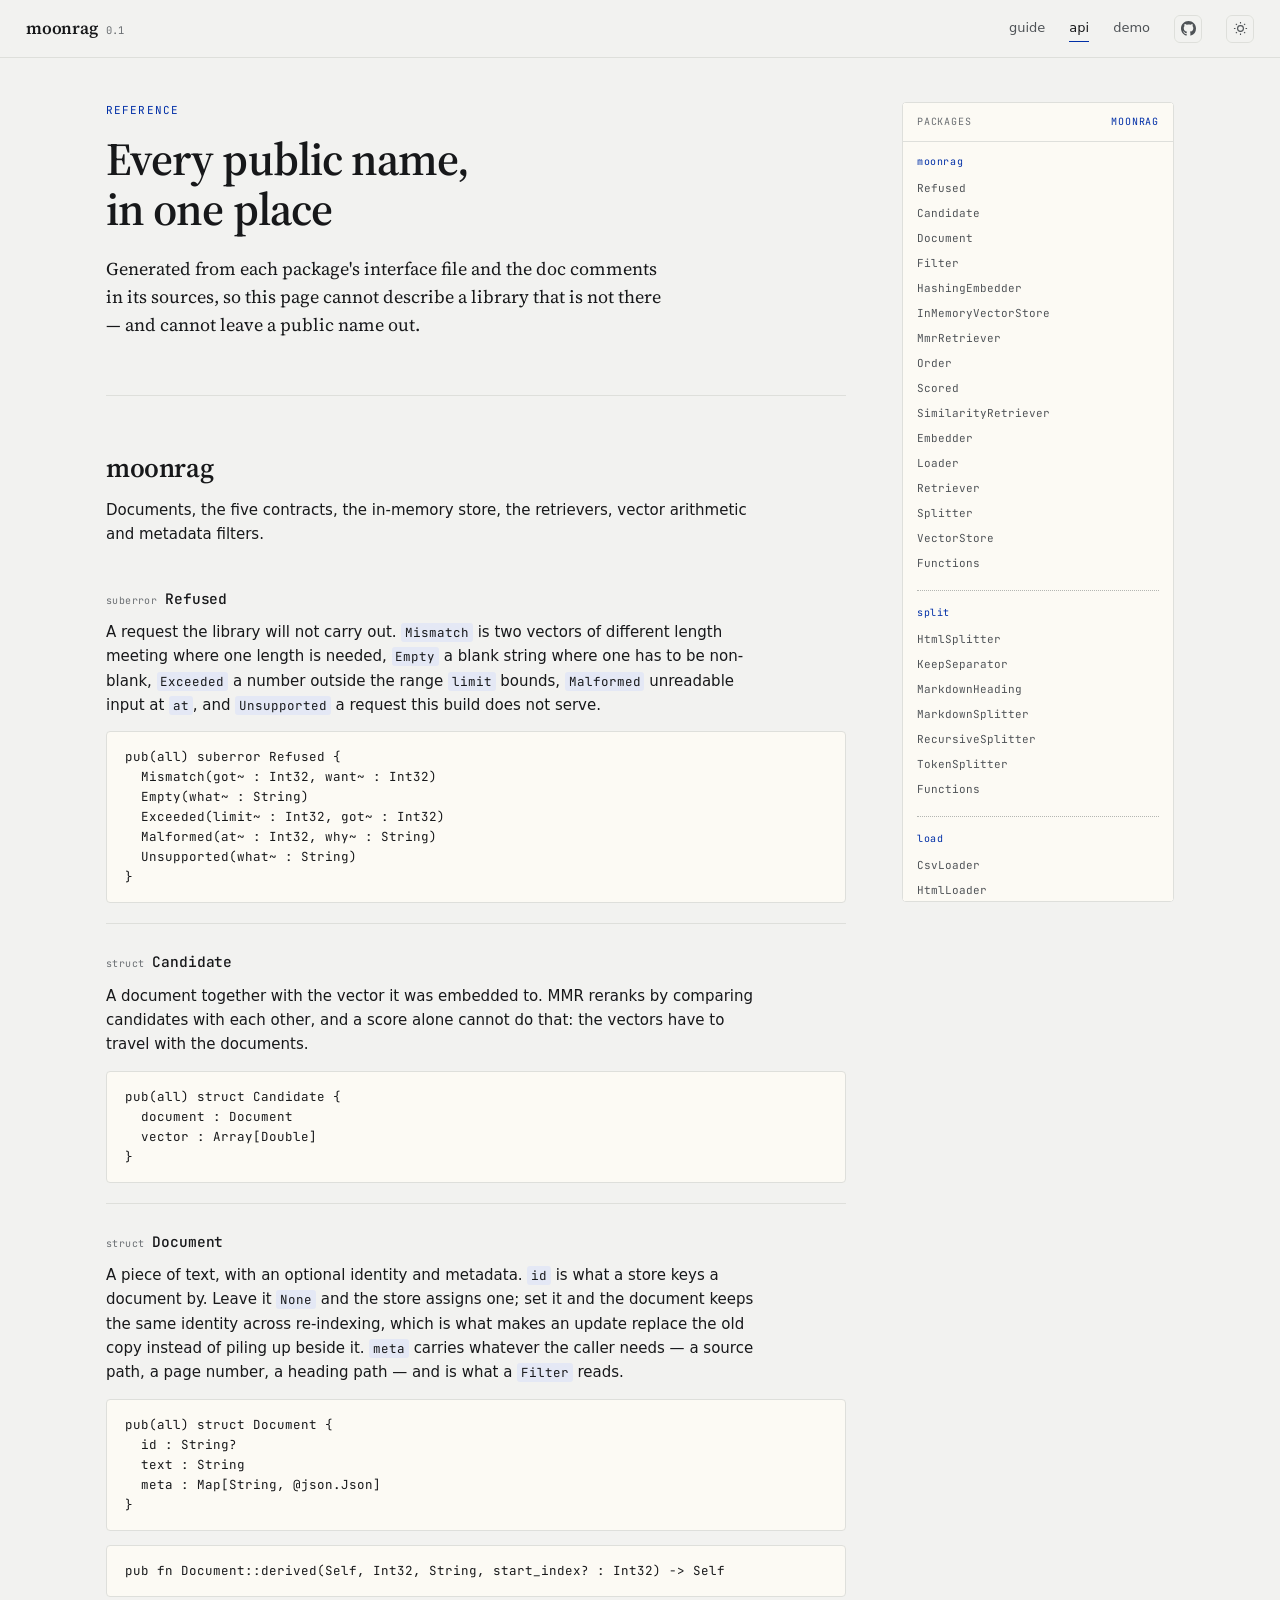
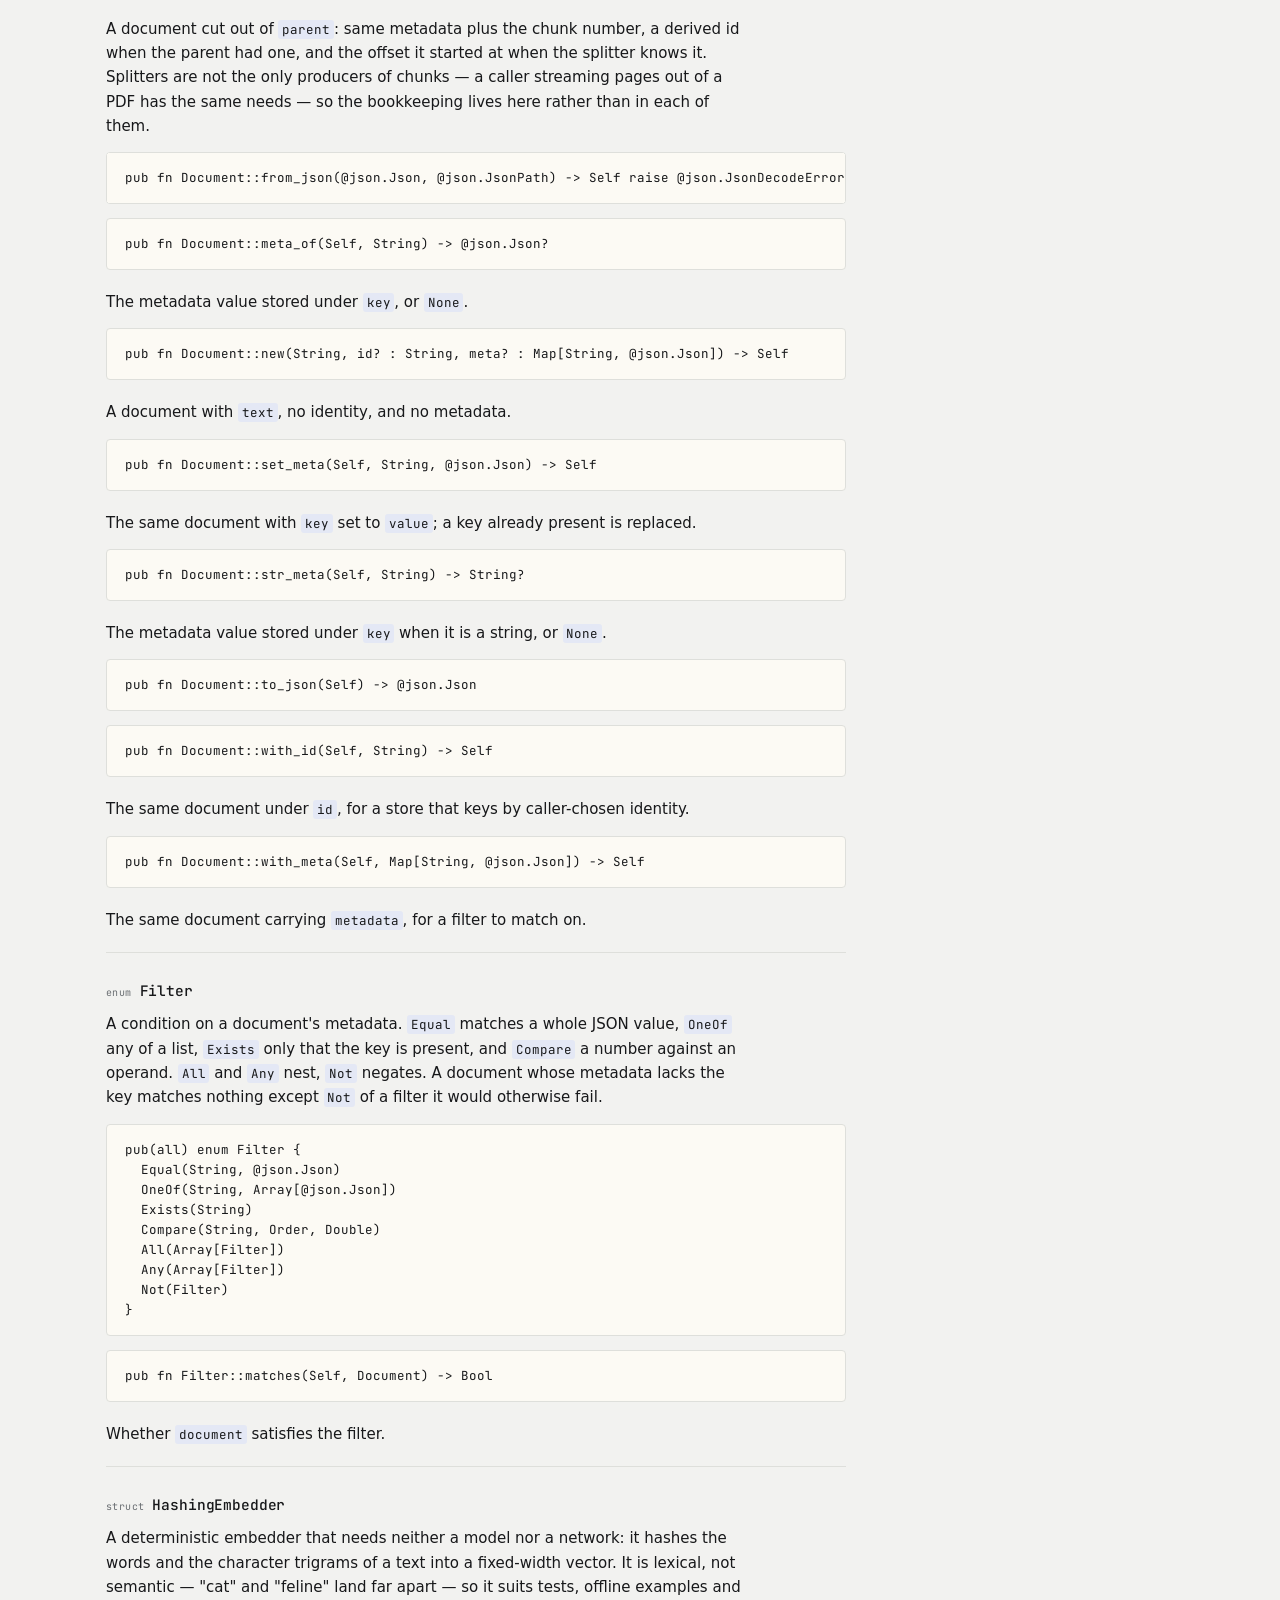
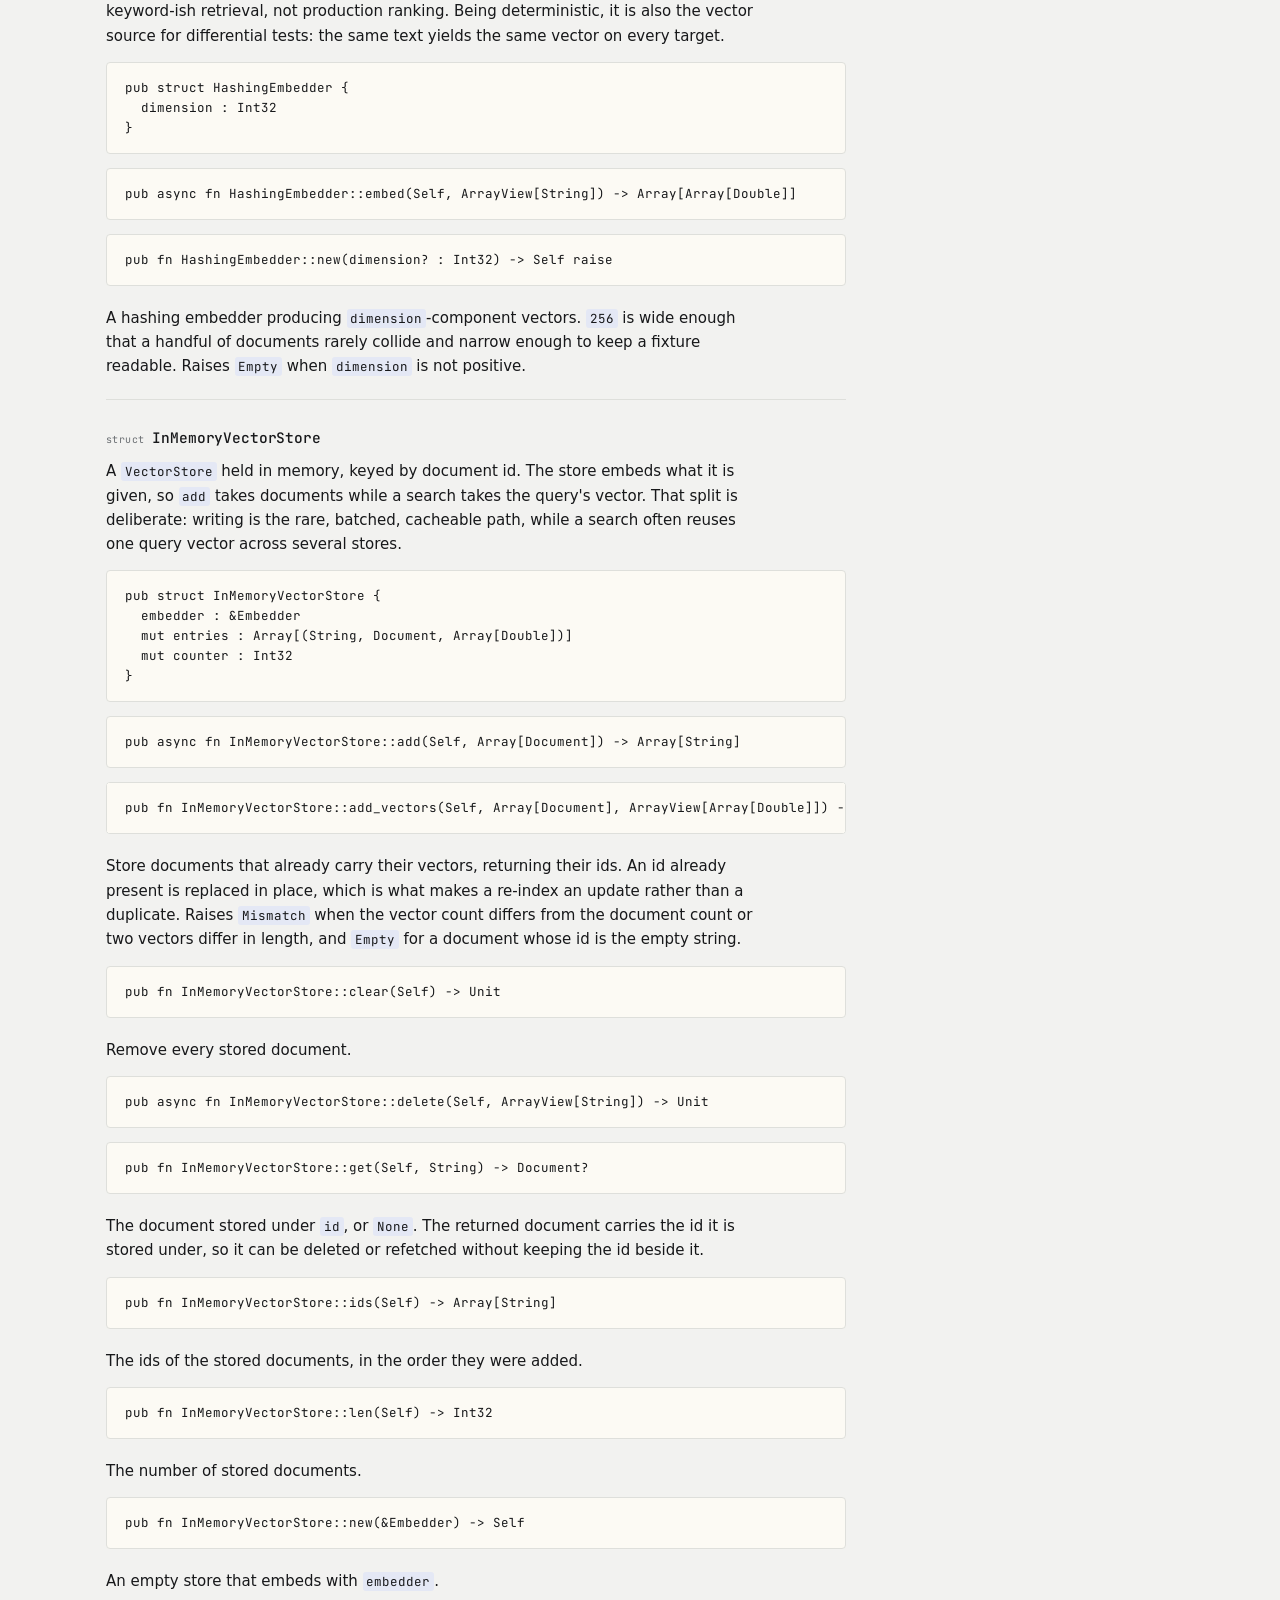
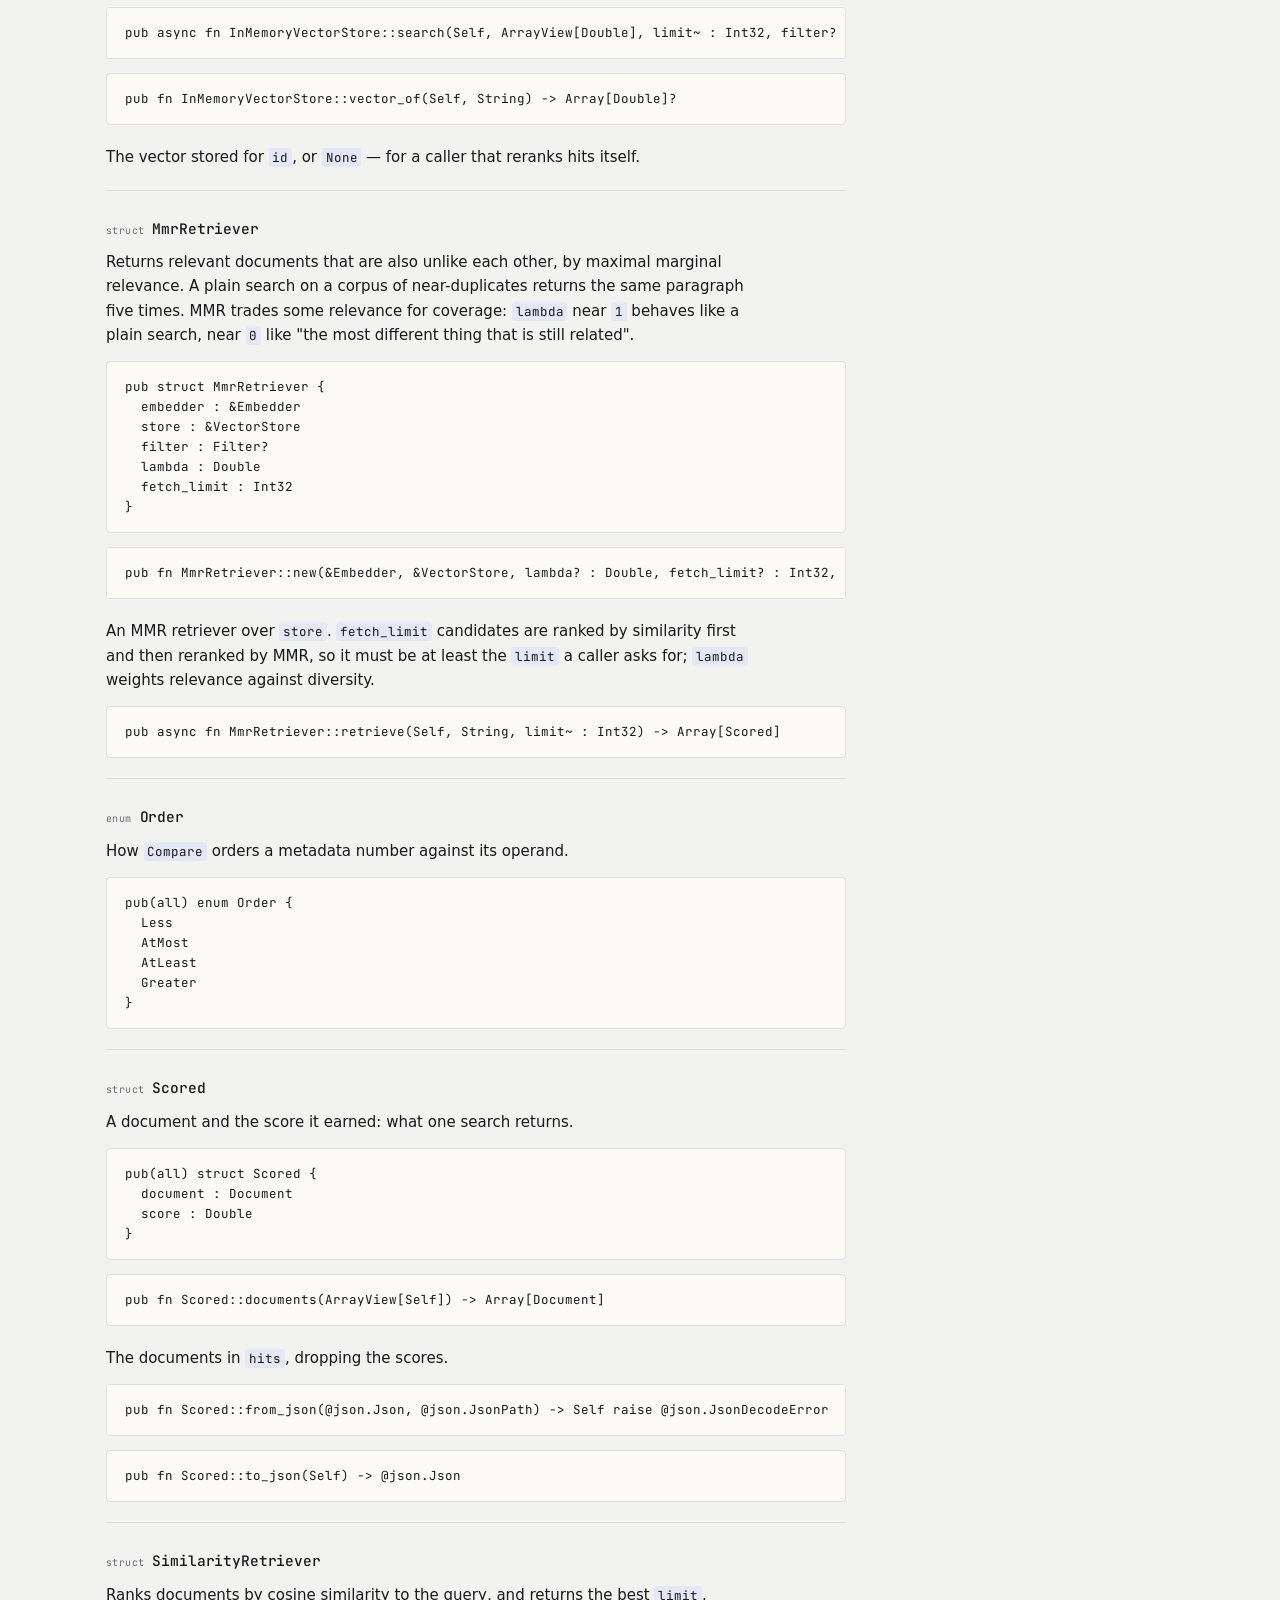
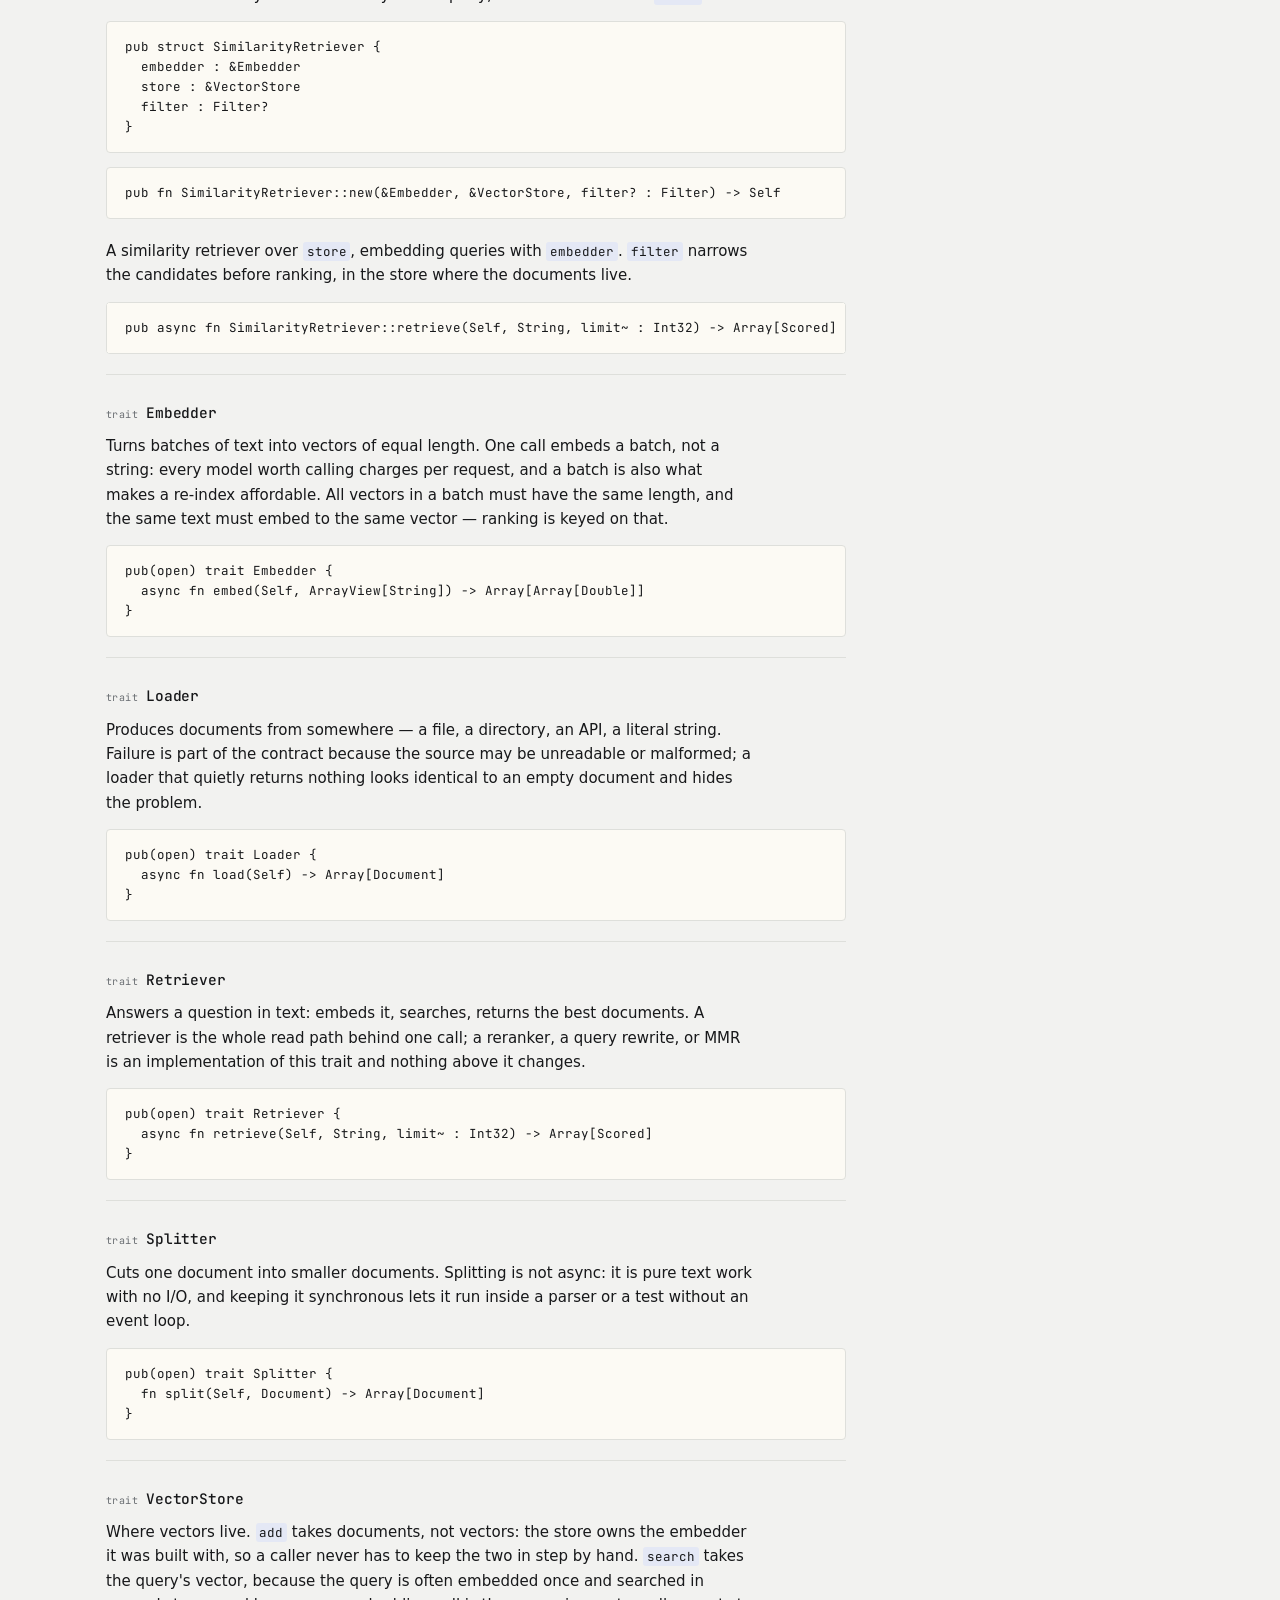
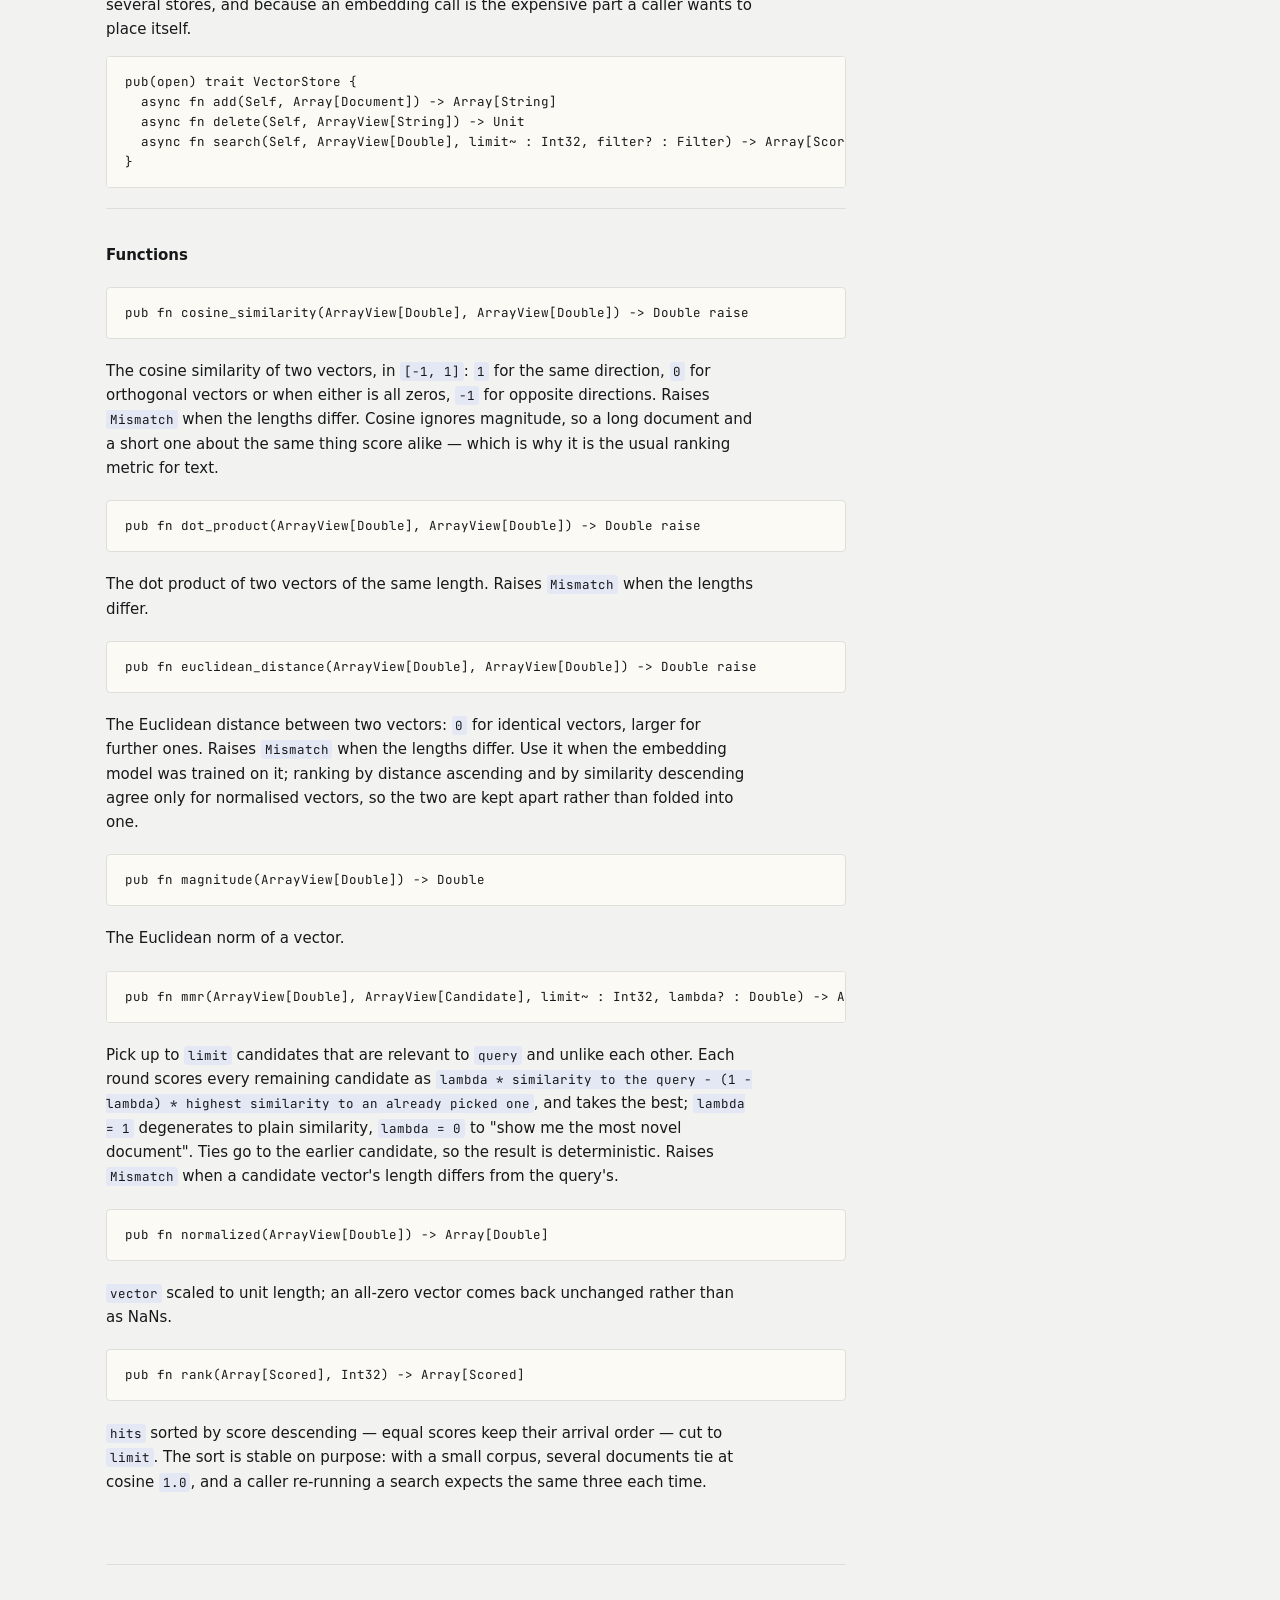
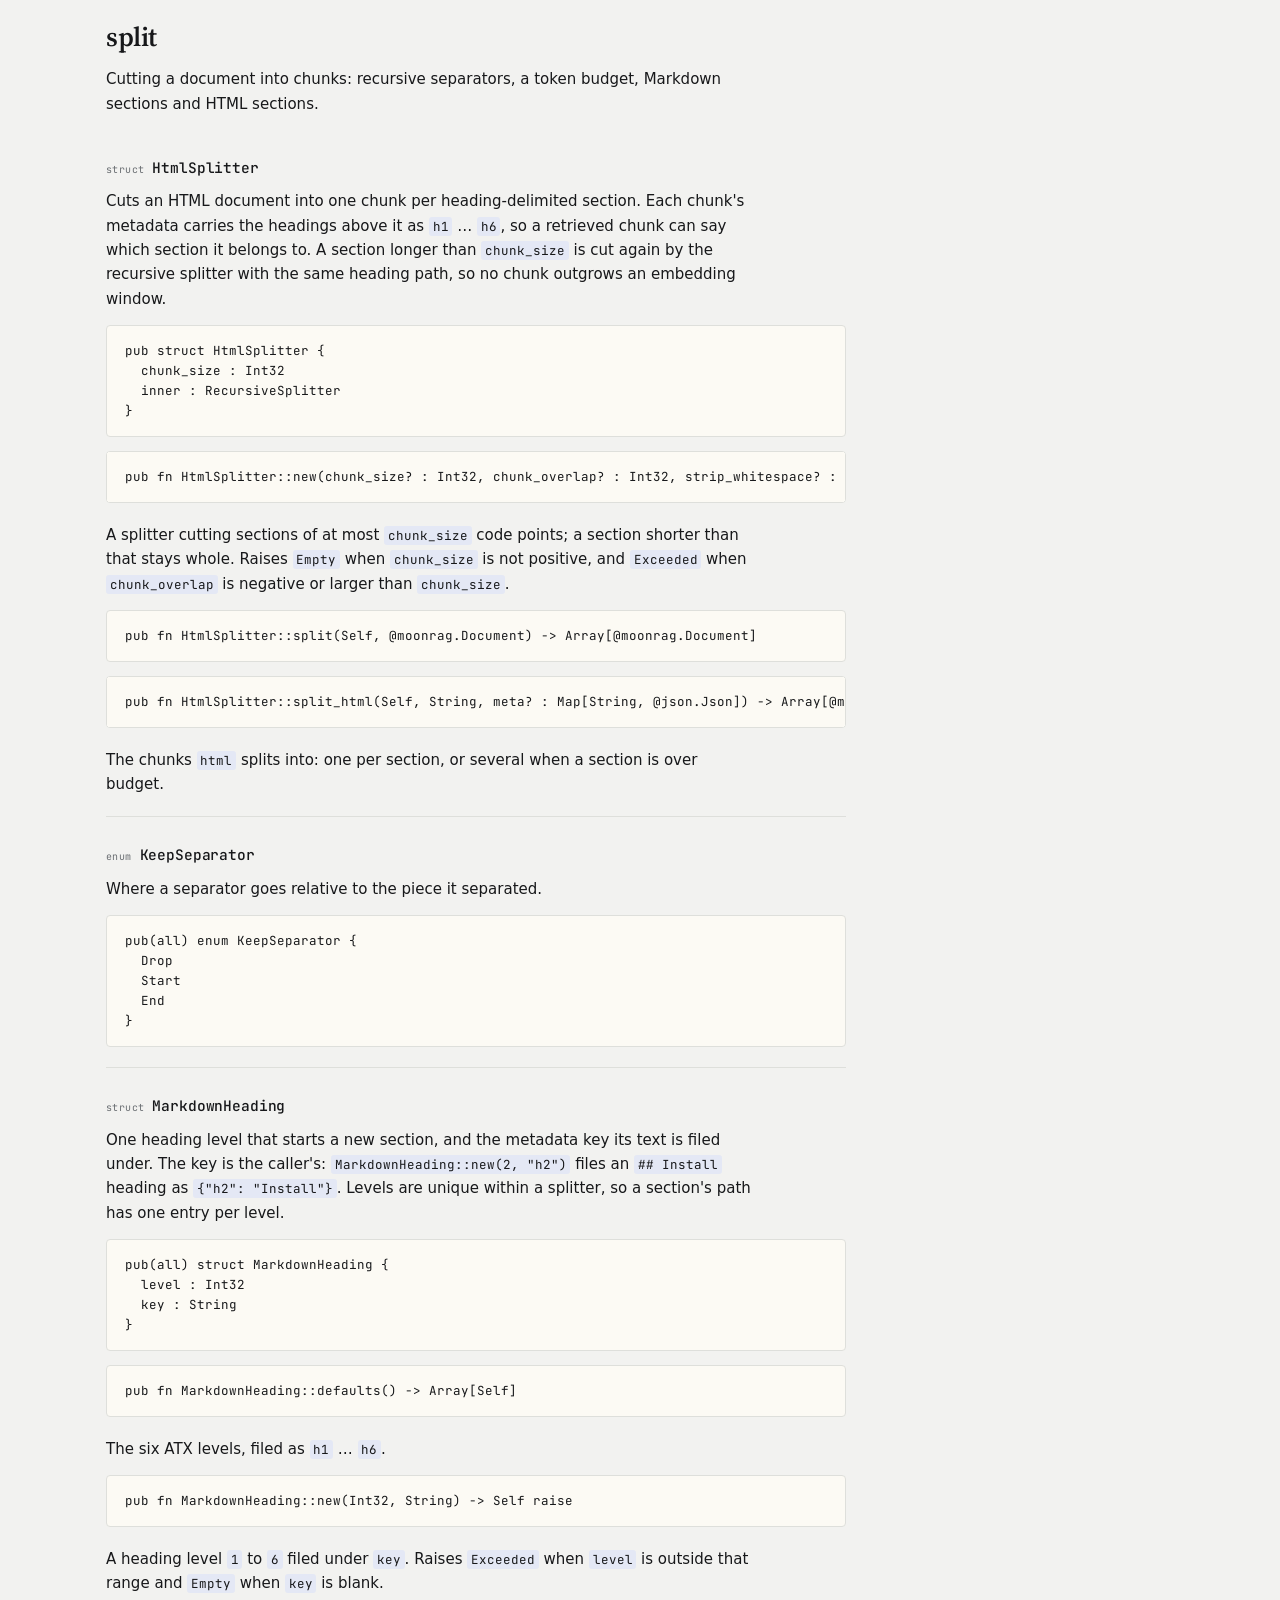
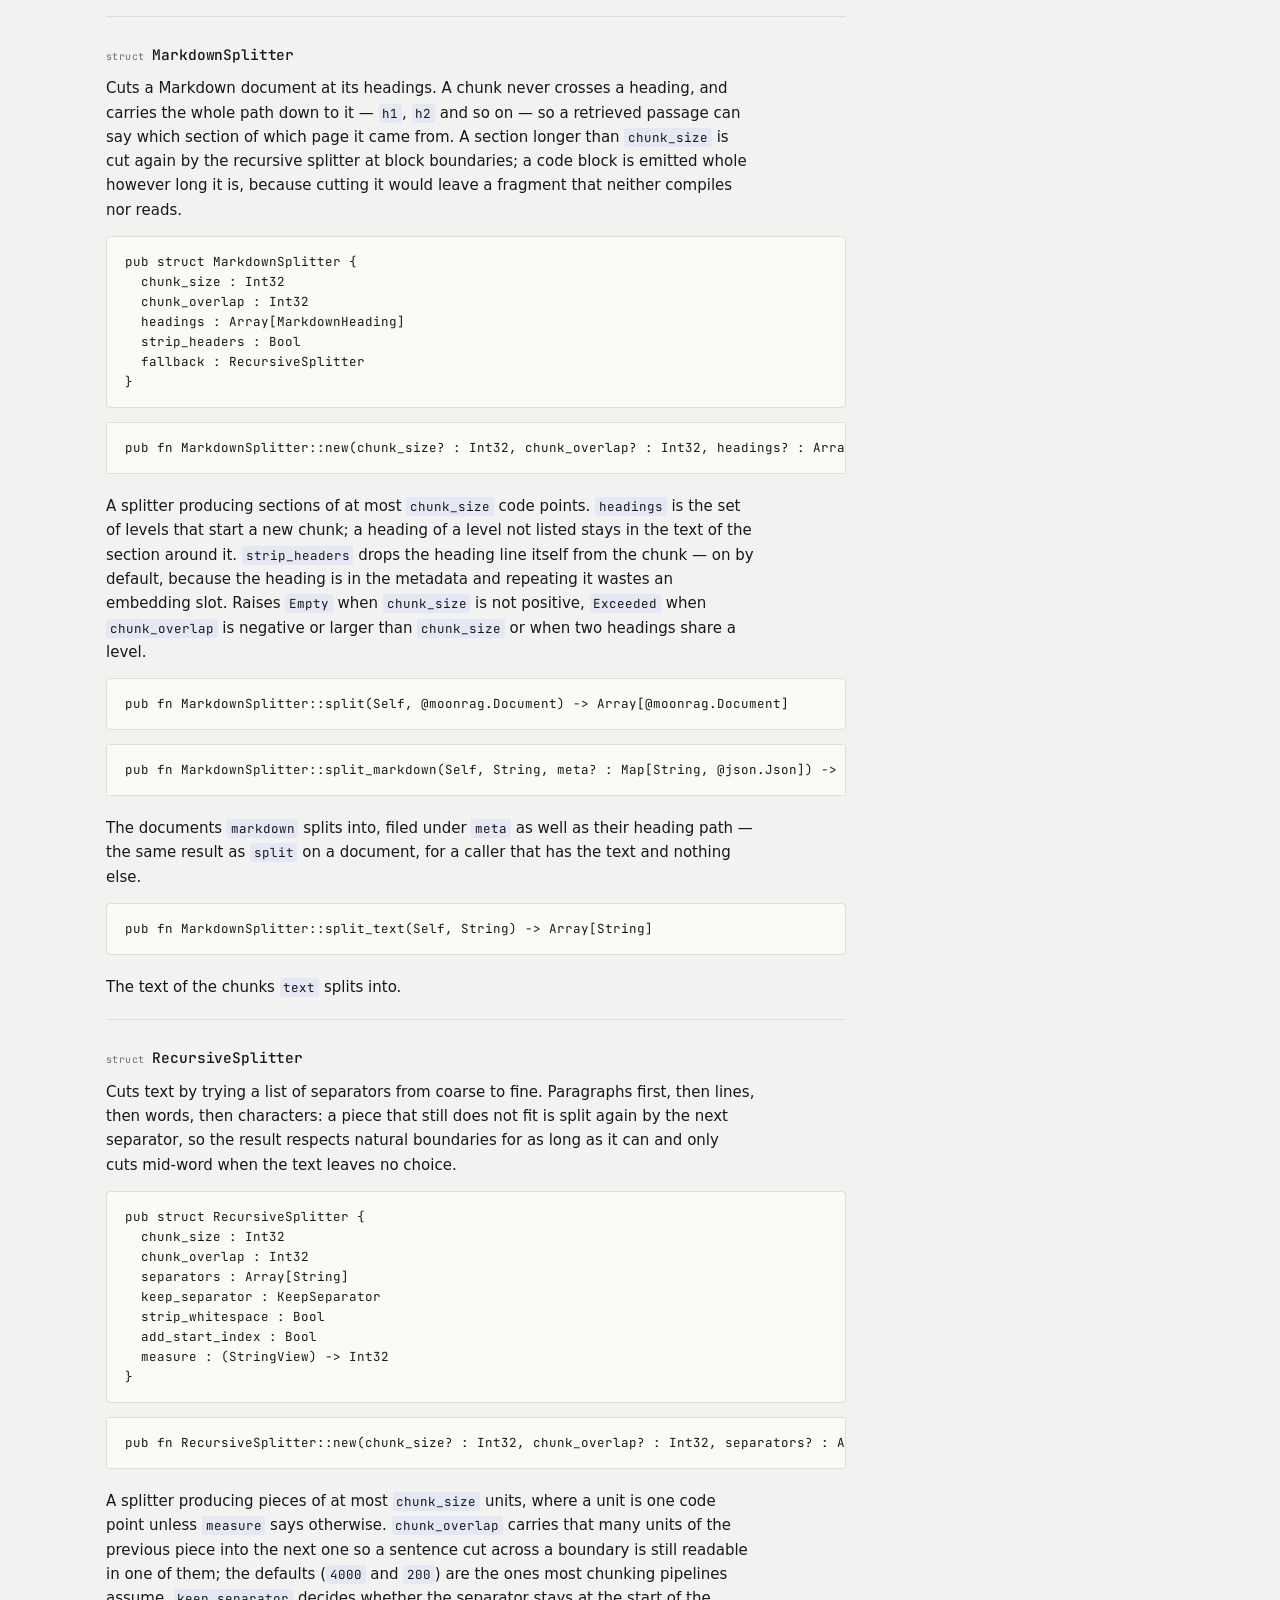
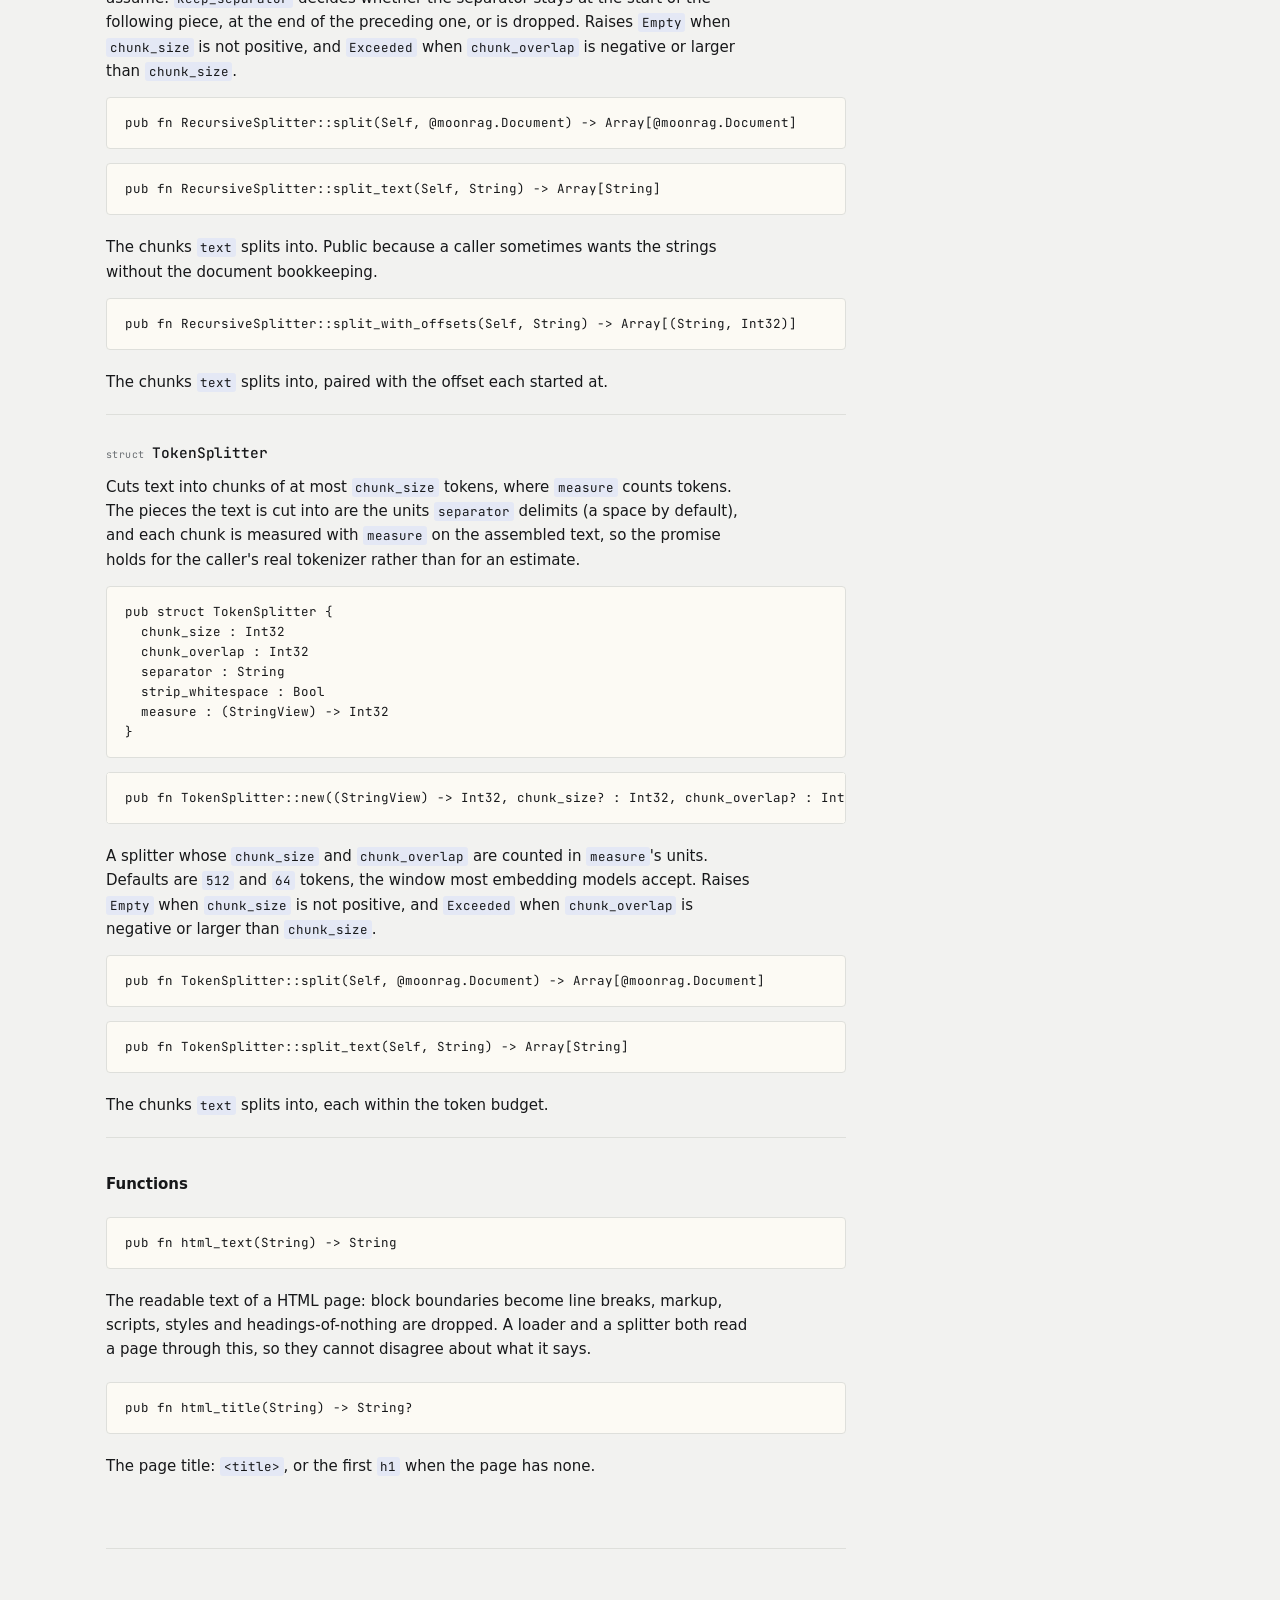
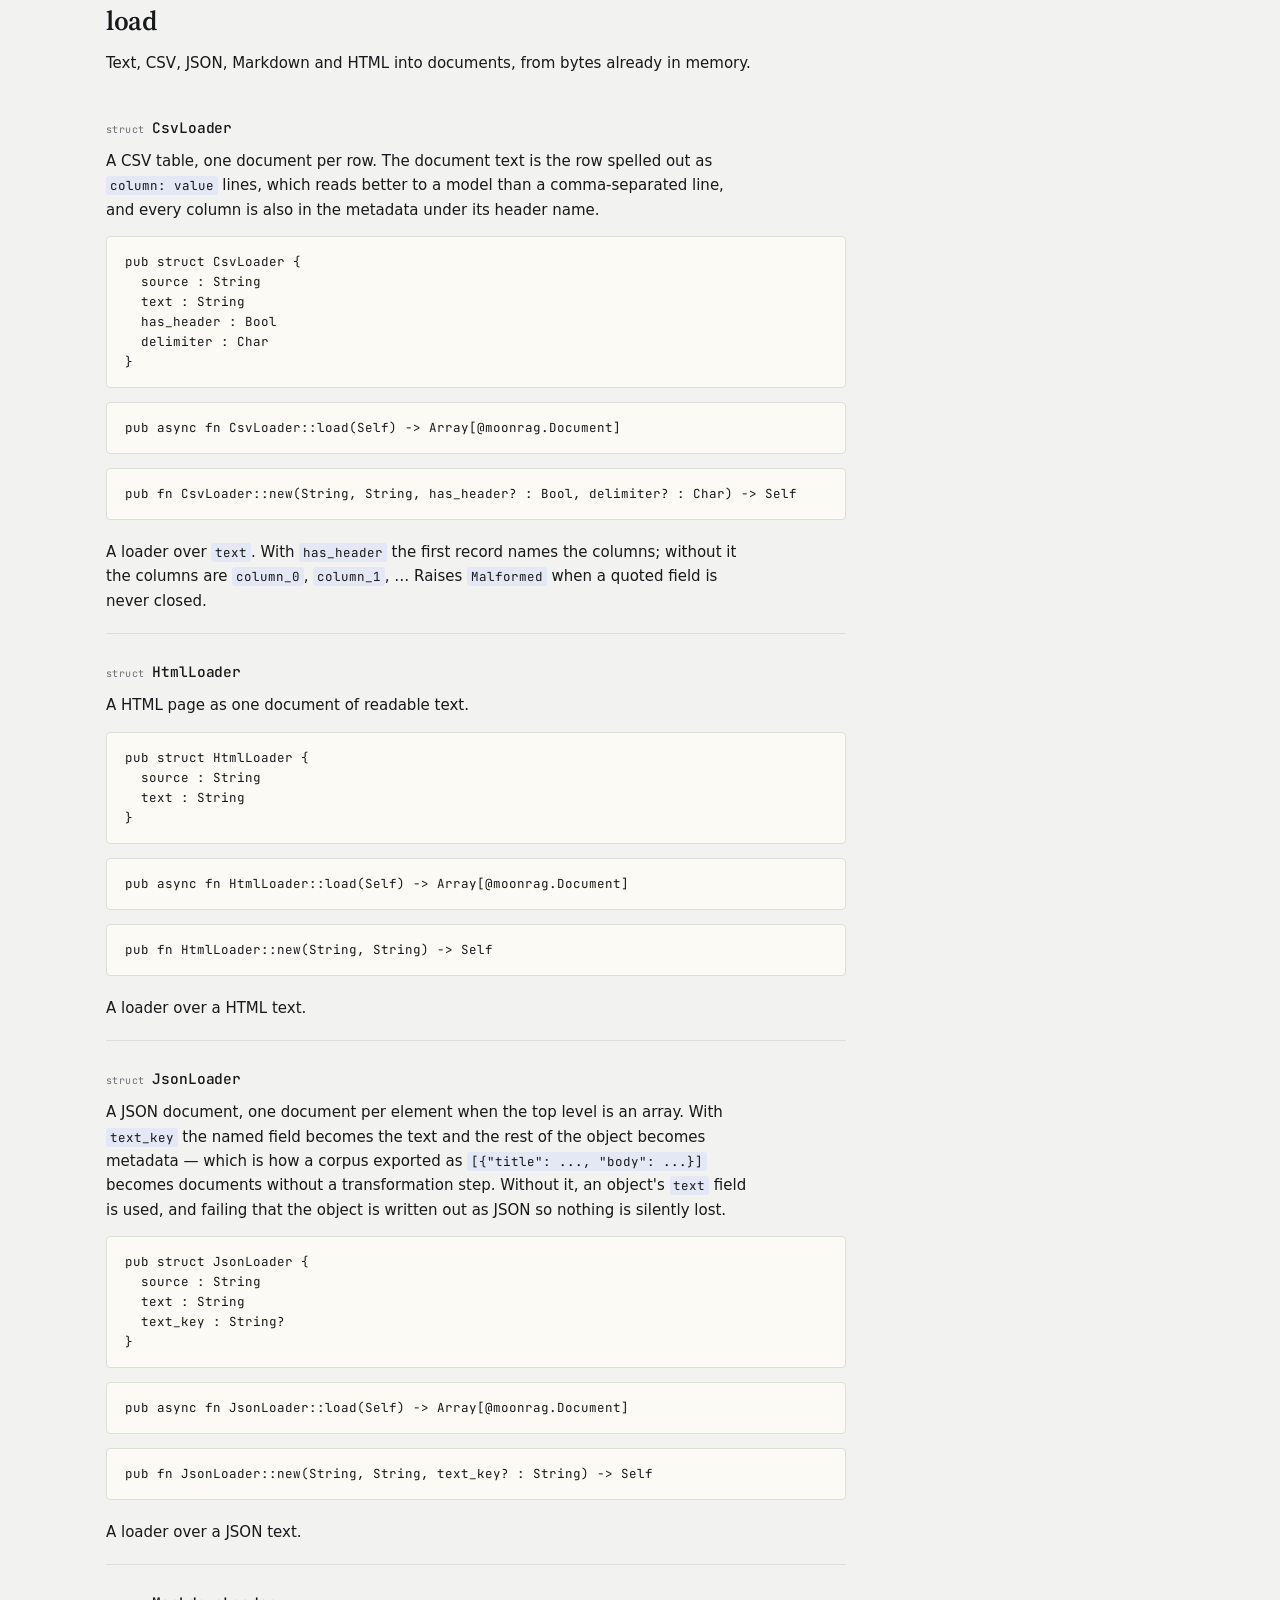
==== docs/api.html @ 172d5de1 "leo(chroma): add the Chroma vector store, its standard cases and CI. Signed-off-by: Leo Cheng (heke1" ====
<!doctype html>
<html lang="en" data-theme="light">
  <head>
    <meta charset="utf-8" />
    <meta name="viewport" content="width=device-width, initial-scale=1" />
    <title>moonrag — API reference</title>
    <meta
      name="description"
      content="Every public type, function, method and value of moonbitstack/moonrag, generated from the package interfaces and the doc comments in the sources."
    />
    <meta property="og:type" content="website" />
    <meta property="og:title" content="moonrag — API reference" />
    <meta property="og:description" content="Every public type, function, method and value of moonbitstack/moonrag, generated from the package interfaces and the doc comments in the sources." />
    <meta property="og:url" content="https://moonbitstack.github.io/moonrag/api.html" />
    <meta name="theme-color" content="#f2f2f0" media="(prefers-color-scheme: light)" />
    <meta name="theme-color" content="#0b1733" media="(prefers-color-scheme: dark)" />
    <link rel="icon" href="favicon.svg" type="image/svg+xml" />
    <link rel="canonical" href="https://moonbitstack.github.io/moonrag/api.html" />
    <link rel="preconnect" href="https://fonts.googleapis.com" />
    <link rel="preconnect" href="https://fonts.gstatic.com" crossorigin />
    <link
      href="https://fonts.googleapis.com/css2?family=Source+Serif+4:opsz,wght@8..60,400;8..60,600&family=JetBrains+Mono:wght@400;500&display=swap"
      rel="stylesheet"
    />
    <link rel="stylesheet" href="site.css" />
  </head>
  <body>
    <header>
      <a class="wordmark" href="./">moonrag <span>0.1</span></a>
      <nav>
        <a href="./guide.html">guide</a>
        <a href="./api.html" aria-current="page">api</a>
        <a href="./demo.html">demo</a>
        <a class="icon" href="https://github.com/moonbitstack/moonrag" aria-label="Source on GitHub">
          <svg viewBox="0 0 16 16" aria-hidden="true" fill="currentColor">
            <path
              d="M8 0C3.58 0 0 3.58 0 8c0 3.54 2.29 6.53 5.47 7.59.4.07.55-.17.55-.38 0-.19-.01-.82-.01-1.49-2.01.37-2.53-.49-2.69-.94-.09-.23-.48-.94-.82-1.13-.28-.15-.68-.52-.01-.53.63-.01 1.08.58 1.23.82.72 1.21 1.87.87 2.33.66.07-.52.28-.87.51-1.07-1.78-.2-3.64-.89-3.64-3.95 0-.87.31-1.59.82-2.15-.08-.2-.36-1.02.08-2.12 0 0 .67-.21 2.2.82a7.4 7.4 0 0 1 2-.27c.68 0 1.36.09 2 .27 1.53-1.04 2.2-.82 2.2-.82.44 1.1.16 1.92.08 2.12.51.56.82 1.27.82 2.15 0 3.07-1.87 3.75-3.65 3.95.29.25.54.73.54 1.48 0 1.07-.01 1.93-.01 2.2 0 .21.15.46.55.38A8.01 8.01 0 0 0 16 8c0-4.42-3.58-8-8-8Z"
            />
          </svg>
        </a>
        <button class="icon" data-theme-toggle aria-label="Switch theme" type="button">
          <svg class="sun" viewBox="0 0 16 16" aria-hidden="true" fill="none" stroke="currentColor" stroke-width="1.2">
            <circle cx="8" cy="8" r="3.1" />
            <path d="M8 1v1.6M8 13.4V15M1 8h1.6M13.4 8H15M3.05 3.05l1.13 1.13M11.82 11.82l1.13 1.13M12.95 3.05l-1.13 1.13M4.18 11.82l-1.13 1.13" />
          </svg>
          <svg class="moon" viewBox="0 0 16 16" aria-hidden="true" fill="none" stroke="currentColor" stroke-width="1.2">
            <path d="M13.5 9.6A6 6 0 0 1 6.4 2.5a6 6 0 1 0 7.1 7.1Z" />
          </svg>
        </button>
      </nav>
    </header>

    <div class="shell">
      <main>
        <div class="content">
          <section>
            <p class="eyebrow">reference</p>
            <h1>Every public name, in one place</h1>
            <p class="lead">
              Generated from each package's interface file and the doc comments in its sources, so
              this page cannot describe a library that is not there — and cannot leave a public name
              out.
            </p>
          </section>
          <section id="moonrag-top"><h2>moonrag</h2><p>Documents, the five contracts, the in-memory store, the retrievers, vector arithmetic and metadata filters.</p>
<article class="api" id="moonrag-refused"><h3><span class="kind">suberror</span>Refused</h3>
<p>A request the library will not carry out.  <code>Mismatch</code> is two vectors of different length meeting where one length is needed, <code>Empty</code> a blank string where one has to be non-blank, <code>Exceeded</code> a number outside the range <code>limit</code> bounds, <code>Malformed</code> unreadable input at <code>at</code>, and <code>Unsupported</code> a request this build does not serve.</p>
<pre class="sig scroll"><code>pub(all) suberror Refused {
  Mismatch(got~ : Int32, want~ : Int32)
  Empty(what~ : String)
  Exceeded(limit~ : Int32, got~ : Int32)
  Malformed(at~ : Int32, why~ : String)
  Unsupported(what~ : String)
}</code></pre>
</article>
<article class="api" id="moonrag-candidate"><h3><span class="kind">struct</span>Candidate</h3>
<p>A document together with the vector it was embedded to.  MMR reranks by comparing candidates with each other, and a score alone cannot do that: the vectors have to travel with the documents.</p>
<pre class="sig scroll"><code>pub(all) struct Candidate {
  document : Document
  vector : Array[Double]
}</code></pre>
</article>
<article class="api" id="moonrag-document"><h3><span class="kind">struct</span>Document</h3>
<p>A piece of text, with an optional identity and metadata.  <code>id</code> is what a store keys a document by. Leave it <code>None</code> and the store assigns one; set it and the document keeps the same identity across re-indexing, which is what makes an update replace the old copy instead of piling up beside it. <code>meta</code> carries whatever the caller needs — a source path, a page number, a heading path — and is what a <code>Filter</code> reads.</p>
<pre class="sig scroll"><code>pub(all) struct Document {
  id : String?
  text : String
  meta : Map[String, @json.Json]
}</code></pre>
<div class="member" id="moonrag-document-derived"><pre class="sig scroll"><code>pub fn Document::derived(Self, Int32, String, start_index? : Int32) -&gt; Self</code></pre><p>A document cut out of <code>parent</code>: same metadata plus the chunk number, a derived id when the parent had one, and the offset it started at when the splitter knows it.  Splitters are not the only producers of chunks — a caller streaming pages out of a PDF has the same needs — so the bookkeeping lives here rather than in each of them.</p></div>
<div class="member" id="moonrag-document-from_json"><pre class="sig scroll"><code>pub fn Document::from_json(@json.Json, @json.JsonPath) -&gt; Self raise @json.JsonDecodeError</code></pre></div>
<div class="member" id="moonrag-document-meta_of"><pre class="sig scroll"><code>pub fn Document::meta_of(Self, String) -&gt; @json.Json?</code></pre><p>The metadata value stored under <code>key</code>, or <code>None</code>.</p></div>
<div class="member" id="moonrag-document-new"><pre class="sig scroll"><code>pub fn Document::new(String, id? : String, meta? : Map[String, @json.Json]) -&gt; Self</code></pre><p>A document with <code>text</code>, no identity, and no metadata.</p></div>
<div class="member" id="moonrag-document-set_meta"><pre class="sig scroll"><code>pub fn Document::set_meta(Self, String, @json.Json) -&gt; Self</code></pre><p>The same document with <code>key</code> set to <code>value</code>; a key already present is replaced.</p></div>
<div class="member" id="moonrag-document-str_meta"><pre class="sig scroll"><code>pub fn Document::str_meta(Self, String) -&gt; String?</code></pre><p>The metadata value stored under <code>key</code> when it is a string, or <code>None</code>.</p></div>
<div class="member" id="moonrag-document-to_json"><pre class="sig scroll"><code>pub fn Document::to_json(Self) -&gt; @json.Json</code></pre></div>
<div class="member" id="moonrag-document-with_id"><pre class="sig scroll"><code>pub fn Document::with_id(Self, String) -&gt; Self</code></pre><p>The same document under <code>id</code>, for a store that keys by caller-chosen identity.</p></div>
<div class="member" id="moonrag-document-with_meta"><pre class="sig scroll"><code>pub fn Document::with_meta(Self, Map[String, @json.Json]) -&gt; Self</code></pre><p>The same document carrying <code>metadata</code>, for a filter to match on.</p></div>
</article>
<article class="api" id="moonrag-filter"><h3><span class="kind">enum</span>Filter</h3>
<p>A condition on a document&#x27;s metadata.  <code>Equal</code> matches a whole JSON value, <code>OneOf</code> any of a list, <code>Exists</code> only that the key is present, and <code>Compare</code> a number against an operand. <code>All</code> and <code>Any</code> nest, <code>Not</code> negates. A document whose metadata lacks the key matches nothing except <code>Not</code> of a filter it would otherwise fail.</p>
<pre class="sig scroll"><code>pub(all) enum Filter {
  Equal(String, @json.Json)
  OneOf(String, Array[@json.Json])
  Exists(String)
  Compare(String, Order, Double)
  All(Array[Filter])
  Any(Array[Filter])
  Not(Filter)
}</code></pre>
<div class="member" id="moonrag-filter-matches"><pre class="sig scroll"><code>pub fn Filter::matches(Self, Document) -&gt; Bool</code></pre><p>Whether <code>document</code> satisfies the filter.</p></div>
</article>
<article class="api" id="moonrag-hashingembedder"><h3><span class="kind">struct</span>HashingEmbedder</h3>
<p>A deterministic embedder that needs neither a model nor a network: it hashes the words and the character trigrams of a text into a fixed-width vector.  It is lexical, not semantic — &quot;cat&quot; and &quot;feline&quot; land far apart — so it suits tests, offline examples and keyword-ish retrieval, not production ranking. Being deterministic, it is also the vector source for differential tests: the same text yields the same vector on every target.</p>
<pre class="sig scroll"><code>pub struct HashingEmbedder {
  dimension : Int32
}</code></pre>
<div class="member" id="moonrag-hashingembedder-embed"><pre class="sig scroll"><code>pub async fn HashingEmbedder::embed(Self, ArrayView[String]) -&gt; Array[Array[Double]]</code></pre></div>
<div class="member" id="moonrag-hashingembedder-new"><pre class="sig scroll"><code>pub fn HashingEmbedder::new(dimension? : Int32) -&gt; Self raise</code></pre><p>A hashing embedder producing <code>dimension</code>-component vectors. <code>256</code> is wide enough that a handful of documents rarely collide and narrow enough to keep a fixture readable.  Raises <code>Empty</code> when <code>dimension</code> is not positive.</p></div>
</article>
<article class="api" id="moonrag-inmemoryvectorstore"><h3><span class="kind">struct</span>InMemoryVectorStore</h3>
<p>A <code>VectorStore</code> held in memory, keyed by document id.  The store embeds what it is given, so <code>add</code> takes documents while a search takes the query&#x27;s vector. That split is deliberate: writing is the rare, batched, cacheable path, while a search often reuses one query vector across several stores.</p>
<pre class="sig scroll"><code>pub struct InMemoryVectorStore {
  embedder : &amp;Embedder
  mut entries : Array[(String, Document, Array[Double])]
  mut counter : Int32
}</code></pre>
<div class="member" id="moonrag-inmemoryvectorstore-add"><pre class="sig scroll"><code>pub async fn InMemoryVectorStore::add(Self, Array[Document]) -&gt; Array[String]</code></pre></div>
<div class="member" id="moonrag-inmemoryvectorstore-add_vectors"><pre class="sig scroll"><code>pub fn InMemoryVectorStore::add_vectors(Self, Array[Document], ArrayView[Array[Double]]) -&gt; Array[String] raise</code></pre><p>Store documents that already carry their vectors, returning their ids. An id already present is replaced in place, which is what makes a re-index an update rather than a duplicate.  Raises <code>Mismatch</code> when the vector count differs from the document count or two vectors differ in length, and <code>Empty</code> for a document whose id is the empty string.</p></div>
<div class="member" id="moonrag-inmemoryvectorstore-clear"><pre class="sig scroll"><code>pub fn InMemoryVectorStore::clear(Self) -&gt; Unit</code></pre><p>Remove every stored document.</p></div>
<div class="member" id="moonrag-inmemoryvectorstore-delete"><pre class="sig scroll"><code>pub async fn InMemoryVectorStore::delete(Self, ArrayView[String]) -&gt; Unit</code></pre></div>
<div class="member" id="moonrag-inmemoryvectorstore-get"><pre class="sig scroll"><code>pub fn InMemoryVectorStore::get(Self, String) -&gt; Document?</code></pre><p>The document stored under <code>id</code>, or <code>None</code>. The returned document carries the id it is stored under, so it can be deleted or refetched without keeping the id beside it.</p></div>
<div class="member" id="moonrag-inmemoryvectorstore-ids"><pre class="sig scroll"><code>pub fn InMemoryVectorStore::ids(Self) -&gt; Array[String]</code></pre><p>The ids of the stored documents, in the order they were added.</p></div>
<div class="member" id="moonrag-inmemoryvectorstore-len"><pre class="sig scroll"><code>pub fn InMemoryVectorStore::len(Self) -&gt; Int32</code></pre><p>The number of stored documents.</p></div>
<div class="member" id="moonrag-inmemoryvectorstore-new"><pre class="sig scroll"><code>pub fn InMemoryVectorStore::new(&amp;Embedder) -&gt; Self</code></pre><p>An empty store that embeds with <code>embedder</code>.</p></div>
<div class="member" id="moonrag-inmemoryvectorstore-search"><pre class="sig scroll"><code>pub async fn InMemoryVectorStore::search(Self, ArrayView[Double], limit~ : Int32, filter? : Filter) -&gt; Array[Scored]</code></pre></div>
<div class="member" id="moonrag-inmemoryvectorstore-vector_of"><pre class="sig scroll"><code>pub fn InMemoryVectorStore::vector_of(Self, String) -&gt; Array[Double]?</code></pre><p>The vector stored for <code>id</code>, or <code>None</code> — for a caller that reranks hits itself.</p></div>
</article>
<article class="api" id="moonrag-mmrretriever"><h3><span class="kind">struct</span>MmrRetriever</h3>
<p>Returns relevant documents that are also unlike each other, by maximal marginal relevance.  A plain search on a corpus of near-duplicates returns the same paragraph five times. MMR trades some relevance for coverage: <code>lambda</code> near <code>1</code> behaves like a plain search, near <code>0</code> like &quot;the most different thing that is still related&quot;.</p>
<pre class="sig scroll"><code>pub struct MmrRetriever {
  embedder : &amp;Embedder
  store : &amp;VectorStore
  filter : Filter?
  lambda : Double
  fetch_limit : Int32
}</code></pre>
<div class="member" id="moonrag-mmrretriever-new"><pre class="sig scroll"><code>pub fn MmrRetriever::new(&amp;Embedder, &amp;VectorStore, lambda? : Double, fetch_limit? : Int32, filter? : Filter) -&gt; Self</code></pre><p>An MMR retriever over <code>store</code>. <code>fetch_limit</code> candidates are ranked by similarity first and then reranked by MMR, so it must be at least the <code>limit</code> a caller asks for; <code>lambda</code> weights relevance against diversity.</p></div>
<div class="member" id="moonrag-mmrretriever-retrieve"><pre class="sig scroll"><code>pub async fn MmrRetriever::retrieve(Self, String, limit~ : Int32) -&gt; Array[Scored]</code></pre></div>
</article>
<article class="api" id="moonrag-order"><h3><span class="kind">enum</span>Order</h3>
<p>How <code>Compare</code> orders a metadata number against its operand.</p>
<pre class="sig scroll"><code>pub(all) enum Order {
  Less
  AtMost
  AtLeast
  Greater
}</code></pre>
</article>
<article class="api" id="moonrag-scored"><h3><span class="kind">struct</span>Scored</h3>
<p>A document and the score it earned: what one search returns.</p>
<pre class="sig scroll"><code>pub(all) struct Scored {
  document : Document
  score : Double
}</code></pre>
<div class="member" id="moonrag-scored-documents"><pre class="sig scroll"><code>pub fn Scored::documents(ArrayView[Self]) -&gt; Array[Document]</code></pre><p>The documents in <code>hits</code>, dropping the scores.</p></div>
<div class="member" id="moonrag-scored-from_json"><pre class="sig scroll"><code>pub fn Scored::from_json(@json.Json, @json.JsonPath) -&gt; Self raise @json.JsonDecodeError</code></pre></div>
<div class="member" id="moonrag-scored-to_json"><pre class="sig scroll"><code>pub fn Scored::to_json(Self) -&gt; @json.Json</code></pre></div>
</article>
<article class="api" id="moonrag-similarityretriever"><h3><span class="kind">struct</span>SimilarityRetriever</h3>
<p>Ranks documents by cosine similarity to the query, and returns the best <code>limit</code>.</p>
<pre class="sig scroll"><code>pub struct SimilarityRetriever {
  embedder : &amp;Embedder
  store : &amp;VectorStore
  filter : Filter?
}</code></pre>
<div class="member" id="moonrag-similarityretriever-new"><pre class="sig scroll"><code>pub fn SimilarityRetriever::new(&amp;Embedder, &amp;VectorStore, filter? : Filter) -&gt; Self</code></pre><p>A similarity retriever over <code>store</code>, embedding queries with <code>embedder</code>. <code>filter</code> narrows the candidates before ranking, in the store where the documents live.</p></div>
<div class="member" id="moonrag-similarityretriever-retrieve"><pre class="sig scroll"><code>pub async fn SimilarityRetriever::retrieve(Self, String, limit~ : Int32) -&gt; Array[Scored]</code></pre></div>
</article>
<article class="api" id="moonrag-embedder"><h3><span class="kind">trait</span>Embedder</h3>
<p>Turns batches of text into vectors of equal length.  One call embeds a batch, not a string: every model worth calling charges per request, and a batch is also what makes a re-index affordable. All vectors in a batch must have the same length, and the same text must embed to the same vector — ranking is keyed on that.</p>
<pre class="sig scroll"><code>pub(open) trait Embedder {
  async fn embed(Self, ArrayView[String]) -&gt; Array[Array[Double]]
}</code></pre>
</article>
<article class="api" id="moonrag-loader"><h3><span class="kind">trait</span>Loader</h3>
<p>Produces documents from somewhere — a file, a directory, an API, a literal string.  Failure is part of the contract because the source may be unreadable or malformed; a loader that quietly returns nothing looks identical to an empty document and hides the problem.</p>
<pre class="sig scroll"><code>pub(open) trait Loader {
  async fn load(Self) -&gt; Array[Document]
}</code></pre>
</article>
<article class="api" id="moonrag-retriever"><h3><span class="kind">trait</span>Retriever</h3>
<p>Answers a question in text: embeds it, searches, returns the best documents.  A retriever is the whole read path behind one call; a reranker, a query rewrite, or MMR is an implementation of this trait and nothing above it changes.</p>
<pre class="sig scroll"><code>pub(open) trait Retriever {
  async fn retrieve(Self, String, limit~ : Int32) -&gt; Array[Scored]
}</code></pre>
</article>
<article class="api" id="moonrag-splitter"><h3><span class="kind">trait</span>Splitter</h3>
<p>Cuts one document into smaller documents.  Splitting is not async: it is pure text work with no I/O, and keeping it synchronous lets it run inside a parser or a test without an event loop.</p>
<pre class="sig scroll"><code>pub(open) trait Splitter {
  fn split(Self, Document) -&gt; Array[Document]
}</code></pre>
</article>
<article class="api" id="moonrag-vectorstore"><h3><span class="kind">trait</span>VectorStore</h3>
<p>Where vectors live.  <code>add</code> takes documents, not vectors: the store owns the embedder it was built with, so a caller never has to keep the two in step by hand. <code>search</code> takes the query&#x27;s vector, because the query is often embedded once and searched in several stores, and because an embedding call is the expensive part a caller wants to place itself.</p>
<pre class="sig scroll"><code>pub(open) trait VectorStore {
  async fn add(Self, Array[Document]) -&gt; Array[String]
  async fn delete(Self, ArrayView[String]) -&gt; Unit
  async fn search(Self, ArrayView[Double], limit~ : Int32, filter? : Filter) -&gt; Array[Scored]
}</code></pre>
</article>
<h3 id="moonrag-fns">Functions</h3>
<div class="member" id="moonrag-cosine_similarity"><pre class="sig scroll"><code>pub fn cosine_similarity(ArrayView[Double], ArrayView[Double]) -&gt; Double raise</code></pre><p>The cosine similarity of two vectors, in <code>[-1, 1]</code>: <code>1</code> for the same direction, <code>0</code> for orthogonal vectors or when either is all zeros, <code>-1</code> for opposite directions.  Raises <code>Mismatch</code> when the lengths differ. Cosine ignores magnitude, so a long document and a short one about the same thing score alike — which is why it is the usual ranking metric for text.</p></div>
<div class="member" id="moonrag-dot_product"><pre class="sig scroll"><code>pub fn dot_product(ArrayView[Double], ArrayView[Double]) -&gt; Double raise</code></pre><p>The dot product of two vectors of the same length.  Raises <code>Mismatch</code> when the lengths differ.</p></div>
<div class="member" id="moonrag-euclidean_distance"><pre class="sig scroll"><code>pub fn euclidean_distance(ArrayView[Double], ArrayView[Double]) -&gt; Double raise</code></pre><p>The Euclidean distance between two vectors: <code>0</code> for identical vectors, larger for further ones.  Raises <code>Mismatch</code> when the lengths differ. Use it when the embedding model was trained on it; ranking by distance ascending and by similarity descending agree only for normalised vectors, so the two are kept apart rather than folded into one.</p></div>
<div class="member" id="moonrag-magnitude"><pre class="sig scroll"><code>pub fn magnitude(ArrayView[Double]) -&gt; Double</code></pre><p>The Euclidean norm of a vector.</p></div>
<div class="member" id="moonrag-mmr"><pre class="sig scroll"><code>pub fn mmr(ArrayView[Double], ArrayView[Candidate], limit~ : Int32, lambda? : Double) -&gt; Array[Scored] raise</code></pre><p>Pick up to <code>limit</code> candidates that are relevant to <code>query</code> and unlike each other.  Each round scores every remaining candidate as <code>lambda * similarity to the query - (1 - lambda) * highest similarity to an already picked one</code>, and takes the best; <code>lambda = 1</code> degenerates to plain similarity, <code>lambda = 0</code> to &quot;show me the most novel document&quot;. Ties go to the earlier candidate, so the result is deterministic.  Raises <code>Mismatch</code> when a candidate vector&#x27;s length differs from the query&#x27;s.</p></div>
<div class="member" id="moonrag-normalized"><pre class="sig scroll"><code>pub fn normalized(ArrayView[Double]) -&gt; Array[Double]</code></pre><p><code>vector</code> scaled to unit length; an all-zero vector comes back unchanged rather than as NaNs.</p></div>
<div class="member" id="moonrag-rank"><pre class="sig scroll"><code>pub fn rank(Array[Scored], Int32) -&gt; Array[Scored]</code></pre><p><code>hits</code> sorted by score descending — equal scores keep their arrival order — cut to <code>limit</code>.  The sort is stable on purpose: with a small corpus, several documents tie at cosine <code>1.0</code>, and a caller re-running a search expects the same three each time.</p></div>
</section>
<section id="split-top"><h2>split</h2><p>Cutting a document into chunks: recursive separators, a token budget, Markdown sections and HTML sections.</p>
<article class="api" id="split-htmlsplitter"><h3><span class="kind">struct</span>HtmlSplitter</h3>
<p>Cuts an HTML document into one chunk per heading-delimited section.  Each chunk&#x27;s metadata carries the headings above it as <code>h1</code> … <code>h6</code>, so a retrieved chunk can say which section it belongs to. A section longer than <code>chunk_size</code> is cut again by the recursive splitter with the same heading path, so no chunk outgrows an embedding window.</p>
<pre class="sig scroll"><code>pub struct HtmlSplitter {
  chunk_size : Int32
  inner : RecursiveSplitter
}</code></pre>
<div class="member" id="split-htmlsplitter-new"><pre class="sig scroll"><code>pub fn HtmlSplitter::new(chunk_size? : Int32, chunk_overlap? : Int32, strip_whitespace? : Bool) -&gt; Self raise</code></pre><p>A splitter cutting sections of at most <code>chunk_size</code> code points; a section shorter than that stays whole. Raises <code>Empty</code> when <code>chunk_size</code> is not positive, and <code>Exceeded</code> when <code>chunk_overlap</code> is negative or larger than <code>chunk_size</code>.</p></div>
<div class="member" id="split-htmlsplitter-split"><pre class="sig scroll"><code>pub fn HtmlSplitter::split(Self, @moonrag.Document) -&gt; Array[@moonrag.Document]</code></pre></div>
<div class="member" id="split-htmlsplitter-split_html"><pre class="sig scroll"><code>pub fn HtmlSplitter::split_html(Self, String, meta? : Map[String, @json.Json]) -&gt; Array[@moonrag.Document]</code></pre><p>The chunks <code>html</code> splits into: one per section, or several when a section is over budget.</p></div>
</article>
<article class="api" id="split-keepseparator"><h3><span class="kind">enum</span>KeepSeparator</h3>
<p>Where a separator goes relative to the piece it separated.</p>
<pre class="sig scroll"><code>pub(all) enum KeepSeparator {
  Drop
  Start
  End
}</code></pre>
</article>
<article class="api" id="split-markdownheading"><h3><span class="kind">struct</span>MarkdownHeading</h3>
<p>One heading level that starts a new section, and the metadata key its text is filed under.  The key is the caller&#x27;s: <code>MarkdownHeading::new(2, &quot;h2&quot;)</code> files an <code>## Install</code> heading as <code>{&quot;h2&quot;: &quot;Install&quot;}</code>. Levels are unique within a splitter, so a section&#x27;s path has one entry per level.</p>
<pre class="sig scroll"><code>pub(all) struct MarkdownHeading {
  level : Int32
  key : String
}</code></pre>
<div class="member" id="split-markdownheading-defaults"><pre class="sig scroll"><code>pub fn MarkdownHeading::defaults() -&gt; Array[Self]</code></pre><p>The six ATX levels, filed as <code>h1</code> … <code>h6</code>.</p></div>
<div class="member" id="split-markdownheading-new"><pre class="sig scroll"><code>pub fn MarkdownHeading::new(Int32, String) -&gt; Self raise</code></pre><p>A heading level <code>1</code> to <code>6</code> filed under <code>key</code>.  Raises <code>Exceeded</code> when <code>level</code> is outside that range and <code>Empty</code> when <code>key</code> is blank.</p></div>
</article>
<article class="api" id="split-markdownsplitter"><h3><span class="kind">struct</span>MarkdownSplitter</h3>
<p>Cuts a Markdown document at its headings.  A chunk never crosses a heading, and carries the whole path down to it — <code>h1</code>, <code>h2</code> and so on — so a retrieved passage can say which section of which page it came from. A section longer than <code>chunk_size</code> is cut again by the recursive splitter at block boundaries; a code block is emitted whole however long it is, because cutting it would leave a fragment that neither compiles nor reads.</p>
<pre class="sig scroll"><code>pub struct MarkdownSplitter {
  chunk_size : Int32
  chunk_overlap : Int32
  headings : Array[MarkdownHeading]
  strip_headers : Bool
  fallback : RecursiveSplitter
}</code></pre>
<div class="member" id="split-markdownsplitter-new"><pre class="sig scroll"><code>pub fn MarkdownSplitter::new(chunk_size? : Int32, chunk_overlap? : Int32, headings? : Array[MarkdownHeading], strip_headers? : Bool) -&gt; Self raise</code></pre><p>A splitter producing sections of at most <code>chunk_size</code> code points.  <code>headings</code> is the set of levels that start a new chunk; a heading of a level not listed stays in the text of the section around it. <code>strip_headers</code> drops the heading line itself from the chunk — on by default, because the heading is in the metadata and repeating it wastes an embedding slot.  Raises <code>Empty</code> when <code>chunk_size</code> is not positive, <code>Exceeded</code> when <code>chunk_overlap</code> is negative or larger than <code>chunk_size</code> or when two headings share a level.</p></div>
<div class="member" id="split-markdownsplitter-split"><pre class="sig scroll"><code>pub fn MarkdownSplitter::split(Self, @moonrag.Document) -&gt; Array[@moonrag.Document]</code></pre></div>
<div class="member" id="split-markdownsplitter-split_markdown"><pre class="sig scroll"><code>pub fn MarkdownSplitter::split_markdown(Self, String, meta? : Map[String, @json.Json]) -&gt; Array[@moonrag.Document]</code></pre><p>The documents <code>markdown</code> splits into, filed under <code>meta</code> as well as their heading path — the same result as <code>split</code> on a document, for a caller that has the text and nothing else.</p></div>
<div class="member" id="split-markdownsplitter-split_text"><pre class="sig scroll"><code>pub fn MarkdownSplitter::split_text(Self, String) -&gt; Array[String]</code></pre><p>The text of the chunks <code>text</code> splits into.</p></div>
</article>
<article class="api" id="split-recursivesplitter"><h3><span class="kind">struct</span>RecursiveSplitter</h3>
<p>Cuts text by trying a list of separators from coarse to fine.  Paragraphs first, then lines, then words, then characters: a piece that still does not fit is split again by the next separator, so the result respects natural boundaries for as long as it can and only cuts mid-word when the text leaves no choice.</p>
<pre class="sig scroll"><code>pub struct RecursiveSplitter {
  chunk_size : Int32
  chunk_overlap : Int32
  separators : Array[String]
  keep_separator : KeepSeparator
  strip_whitespace : Bool
  add_start_index : Bool
  measure : (StringView) -&gt; Int32
}</code></pre>
<div class="member" id="split-recursivesplitter-new"><pre class="sig scroll"><code>pub fn RecursiveSplitter::new(chunk_size? : Int32, chunk_overlap? : Int32, separators? : Array[String], keep_separator? : KeepSeparator, strip_whitespace? : Bool, add_start_index? : Bool, measure? : (StringView) -&gt; Int32) -&gt; Self raise</code></pre><p>A splitter producing pieces of at most <code>chunk_size</code> units, where a unit is one code point unless <code>measure</code> says otherwise.  <code>chunk_overlap</code> carries that many units of the previous piece into the next one so a sentence cut across a boundary is still readable in one of them; the defaults (<code>4000</code> and <code>200</code>) are the ones most chunking pipelines assume. <code>keep_separator</code> decides whether the separator stays at the start of the following piece, at the end of the preceding one, or is dropped.  Raises <code>Empty</code> when <code>chunk_size</code> is not positive, and <code>Exceeded</code> when <code>chunk_overlap</code> is negative or larger than <code>chunk_size</code>.</p></div>
<div class="member" id="split-recursivesplitter-split"><pre class="sig scroll"><code>pub fn RecursiveSplitter::split(Self, @moonrag.Document) -&gt; Array[@moonrag.Document]</code></pre></div>
<div class="member" id="split-recursivesplitter-split_text"><pre class="sig scroll"><code>pub fn RecursiveSplitter::split_text(Self, String) -&gt; Array[String]</code></pre><p>The chunks <code>text</code> splits into. Public because a caller sometimes wants the strings without the document bookkeeping.</p></div>
<div class="member" id="split-recursivesplitter-split_with_offsets"><pre class="sig scroll"><code>pub fn RecursiveSplitter::split_with_offsets(Self, String) -&gt; Array[(String, Int32)]</code></pre><p>The chunks <code>text</code> splits into, paired with the offset each started at.</p></div>
</article>
<article class="api" id="split-tokensplitter"><h3><span class="kind">struct</span>TokenSplitter</h3>
<p>Cuts text into chunks of at most <code>chunk_size</code> tokens, where <code>measure</code> counts tokens.  The pieces the text is cut into are the units <code>separator</code> delimits (a space by default), and each chunk is measured with <code>measure</code> on the assembled text, so the promise holds for the caller&#x27;s real tokenizer rather than for an estimate.</p>
<pre class="sig scroll"><code>pub struct TokenSplitter {
  chunk_size : Int32
  chunk_overlap : Int32
  separator : String
  strip_whitespace : Bool
  measure : (StringView) -&gt; Int32
}</code></pre>
<div class="member" id="split-tokensplitter-new"><pre class="sig scroll"><code>pub fn TokenSplitter::new((StringView) -&gt; Int32, chunk_size? : Int32, chunk_overlap? : Int32, separator? : String, strip_whitespace? : Bool) -&gt; Self raise</code></pre><p>A splitter whose <code>chunk_size</code> and <code>chunk_overlap</code> are counted in <code>measure</code>&#x27;s units.  Defaults are <code>512</code> and <code>64</code> tokens, the window most embedding models accept. Raises <code>Empty</code> when <code>chunk_size</code> is not positive, and <code>Exceeded</code> when <code>chunk_overlap</code> is negative or larger than <code>chunk_size</code>.</p></div>
<div class="member" id="split-tokensplitter-split"><pre class="sig scroll"><code>pub fn TokenSplitter::split(Self, @moonrag.Document) -&gt; Array[@moonrag.Document]</code></pre></div>
<div class="member" id="split-tokensplitter-split_text"><pre class="sig scroll"><code>pub fn TokenSplitter::split_text(Self, String) -&gt; Array[String]</code></pre><p>The chunks <code>text</code> splits into, each within the token budget.</p></div>
</article>
<h3 id="split-fns">Functions</h3>
<div class="member" id="split-html_text"><pre class="sig scroll"><code>pub fn html_text(String) -&gt; String</code></pre><p>The readable text of a HTML page: block boundaries become line breaks, markup, scripts, styles and headings-of-nothing are dropped. A loader and a splitter both read a page through this, so they cannot disagree about what it says.</p></div>
<div class="member" id="split-html_title"><pre class="sig scroll"><code>pub fn html_title(String) -&gt; String?</code></pre><p>The page title: <code>&lt;title&gt;</code>, or the first <code>h1</code> when the page has none.</p></div>
</section>
<section id="load-top"><h2>load</h2><p>Text, CSV, JSON, Markdown and HTML into documents, from bytes already in memory.</p>
<article class="api" id="load-csvloader"><h3><span class="kind">struct</span>CsvLoader</h3>
<p>A CSV table, one document per row.  The document text is the row spelled out as <code>column: value</code> lines, which reads better to a model than a comma-separated line, and every column is also in the metadata under its header name.</p>
<pre class="sig scroll"><code>pub struct CsvLoader {
  source : String
  text : String
  has_header : Bool
  delimiter : Char
}</code></pre>
<div class="member" id="load-csvloader-load"><pre class="sig scroll"><code>pub async fn CsvLoader::load(Self) -&gt; Array[@moonrag.Document]</code></pre></div>
<div class="member" id="load-csvloader-new"><pre class="sig scroll"><code>pub fn CsvLoader::new(String, String, has_header? : Bool, delimiter? : Char) -&gt; Self</code></pre><p>A loader over <code>text</code>. With <code>has_header</code> the first record names the columns; without it the columns are <code>column_0</code>, <code>column_1</code>, … Raises <code>Malformed</code> when a quoted field is never closed.</p></div>
</article>
<article class="api" id="load-htmlloader"><h3><span class="kind">struct</span>HtmlLoader</h3>
<p>A HTML page as one document of readable text.</p>
<pre class="sig scroll"><code>pub struct HtmlLoader {
  source : String
  text : String
}</code></pre>
<div class="member" id="load-htmlloader-load"><pre class="sig scroll"><code>pub async fn HtmlLoader::load(Self) -&gt; Array[@moonrag.Document]</code></pre></div>
<div class="member" id="load-htmlloader-new"><pre class="sig scroll"><code>pub fn HtmlLoader::new(String, String) -&gt; Self</code></pre><p>A loader over a HTML text.</p></div>
</article>
<article class="api" id="load-jsonloader"><h3><span class="kind">struct</span>JsonLoader</h3>
<p>A JSON document, one document per element when the top level is an array.  With <code>text_key</code> the named field becomes the text and the rest of the object becomes metadata — which is how a corpus exported as <code>[{&quot;title&quot;: ..., &quot;body&quot;: ...}]</code> becomes documents without a transformation step. Without it, an object&#x27;s <code>text</code> field is used, and failing that the object is written out as JSON so nothing is silently lost.</p>
<pre class="sig scroll"><code>pub struct JsonLoader {
  source : String
  text : String
  text_key : String?
}</code></pre>
<div class="member" id="load-jsonloader-load"><pre class="sig scroll"><code>pub async fn JsonLoader::load(Self) -&gt; Array[@moonrag.Document]</code></pre></div>
<div class="member" id="load-jsonloader-new"><pre class="sig scroll"><code>pub fn JsonLoader::new(String, String, text_key? : String) -&gt; Self</code></pre><p>A loader over a JSON text.</p></div>
</article>
<article class="api" id="load-markdownloader"><h3><span class="kind">struct</span>MarkdownLoader</h3>
<p>A Markdown file as one document, with its first heading as the <code>title</code> metadata.</p>
<pre class="sig scroll"><code>pub struct MarkdownLoader {
  source : String
  text : String
}</code></pre>
<div class="member" id="load-markdownloader-load"><pre class="sig scroll"><code>pub async fn MarkdownLoader::load(Self) -&gt; Array[@moonrag.Document]</code></pre></div>
<div class="member" id="load-markdownloader-new"><pre class="sig scroll"><code>pub fn MarkdownLoader::new(String, String) -&gt; Self</code></pre><p>A loader over a Markdown text.</p></div>
</article>
<article class="api" id="load-textloader"><h3><span class="kind">struct</span>TextLoader</h3>
<p>A whole text as a single document, with <code>source</code> recorded in its metadata.  Use it for a note, a log line, a field already read from somewhere else: anything whose text is the document rather than a container for documents.</p>
<pre class="sig scroll"><code>pub struct TextLoader {
  source : String
  text : String
}</code></pre>
<div class="member" id="load-textloader-load"><pre class="sig scroll"><code>pub async fn TextLoader::load(Self) -&gt; Array[@moonrag.Document]</code></pre></div>
<div class="member" id="load-textloader-new"><pre class="sig scroll"><code>pub fn TextLoader::new(String, String) -&gt; Self</code></pre><p>A loader over <code>text</code>, labelling the document with <code>source</code>.</p></div>
</article>
</section>
<section id="file-top"><h2>load/file</h2><p>The same loaders reading from disk. Native only: a filesystem is not something every target has.</p>
<h3 id="file-fns">Functions</h3>
<div class="member" id="file-csv"><pre class="sig scroll"><code>pub async fn csv(String, has_header? : Bool) -&gt; Array[@moonrag.Document]</code></pre><p>The CSV file at <code>path</code>, one document per row.</p></div>
<div class="member" id="file-html"><pre class="sig scroll"><code>pub async fn html(String) -&gt; Array[@moonrag.Document]</code></pre><p>The HTML file at <code>path</code>, as readable text.</p></div>
<div class="member" id="file-json"><pre class="sig scroll"><code>pub async fn json(String, text_key? : String) -&gt; Array[@moonrag.Document]</code></pre><p>The JSON file at <code>path</code>, one document per element when it holds an array.</p></div>
<div class="member" id="file-markdown"><pre class="sig scroll"><code>pub async fn markdown(String) -&gt; Array[@moonrag.Document]</code></pre><p>The Markdown file at <code>path</code>, titled by its first heading.</p></div>
<div class="member" id="file-read"><pre class="sig scroll"><code>pub async fn read(String) -&gt; String</code></pre><p>The whole file at <code>path</code> as text.  Raises whatever the filesystem raises for a missing or unreadable file, and refuses text that is not valid UTF-8 rather than substituting replacement characters — a corpus with a silently mangled encoding is worse than one that fails to load.</p></div>
<div class="member" id="file-text"><pre class="sig scroll"><code>pub async fn text(String) -&gt; Array[@moonrag.Document]</code></pre><p>The file at <code>path</code> as one document.</p></div>
</section>
<section id="index-top"><h2>index</h2><p>Incremental indexing: a content hash per id, so a second run over an unchanged corpus embeds nothing.</p>
<article class="api" id="index-cleanup"><h3><span class="kind">enum</span>Cleanup</h3>
<p>What to do about documents that were indexed before and are absent from this run.</p>
<pre class="sig scroll"><code>pub(all) enum Cleanup {
  Incremental
  Full
  None
}</code></pre>
<dl class="fields"><dt><code>Incremental</code></dt><dd><p>Delete the ones whose source appears in this run and whose id does not — the file was rewritten.</p></dd><dt><code>Full</code></dt><dd><p>Delete every one whose id does not appear, whoever its source.</p></dd><dt><code>None</code></dt><dd><p>Delete nothing: the run only adds and updates.</p></dd></dl>
</article>
<article class="api" id="index-indexer"><h3><span class="kind">struct</span>Indexer</h3>
<p>Keeps a store and a record of what it holds in step.  <code>index</code> is the only operation: hand it the documents a source produces now, and it adds the new ones, replaces the changed ones, leaves the unchanged ones alone, and — depending on <code>cleanup</code> — removes the ones that disappeared.</p>
<pre class="sig scroll"><code>pub struct Indexer {
  store : &amp;@moonrag.VectorStore
  source_key : String
  mut records : Array[(String, Bytes, String?)]
}</code></pre>
<div class="member" id="index-indexer-ids"><pre class="sig scroll"><code>pub fn Indexer::ids(Self) -&gt; Array[String]</code></pre><p>The ids the indexer holds, in the order they were first indexed.</p></div>
<div class="member" id="index-indexer-index"><pre class="sig scroll"><code>pub async fn Indexer::index(Self, Array[@moonrag.Document], cleanup? : Cleanup) -&gt; Stats</code></pre><p>Bring the store in line with <code>documents</code>, returning what changed.  A document whose id is already indexed with the same content is skipped, so the expensive part — embedding — does not happen twice. A document with the same id and different content replaces the stored one; there is never a second copy of one id.</p></div>
<div class="member" id="index-indexer-len"><pre class="sig scroll"><code>pub fn Indexer::len(Self) -&gt; Int32</code></pre><p>The number of documents this indexer has recorded.</p></div>
<div class="member" id="index-indexer-new"><pre class="sig scroll"><code>pub fn Indexer::new(&amp;@moonrag.VectorStore, source_key? : String) -&gt; Self</code></pre><p>An indexer over <code>store</code>. <code>source_key</code> names the metadata key that identifies where a document came from; the default is <code>source</code>, the key every loader writes.</p></div>
</article>
<article class="api" id="index-stats"><h3><span class="kind">struct</span>Stats</h3>
<p>What one <code>index</code> call did.</p>
<pre class="sig scroll"><code>pub(all) struct Stats {
  mut added : Int32
  mut updated : Int32
  mut skipped : Int32
  mut deleted : Int32
}</code></pre>
</article>
</section>
<section id="sql-top"><h2>sql</h2><p>The same store over a table, for any driver implementing moondb&#x27;s AsyncDriver. PostgreSQL with pgvector ranks in the statement; SQLite ranks in this process.</p>
<article class="api" id="sql-blockingdriver"><h3><span class="kind">struct</span>BlockingDriver</h3>
<p>An <code>AsyncDriver</code> over a driver that blocks.  SQLite reads a local file: there is nothing to wait for, so wrapping it in an async contract costs one trait implementation and no threads. A network backend should implement <code>AsyncDriver</code> itself, where the wait is real.</p>
<pre class="sig scroll"><code>pub struct BlockingDriver[T] {
  inner : T
}</code></pre>
<div class="member" id="sql-blockingdriver-begin"><pre class="sig scroll"><code>pub async fn[T : @moondb.Driver] BlockingDriver::begin(Self[T]) -&gt; Unit raise @moondb.DbError</code></pre></div>
<div class="member" id="sql-blockingdriver-capabilities"><pre class="sig scroll"><code>pub fn[T : @moondb.Driver] BlockingDriver::capabilities(Self[T]) -&gt; @moondb.Capabilities</code></pre></div>
<div class="member" id="sql-blockingdriver-close"><pre class="sig scroll"><code>pub async fn[T : @moondb.Driver] BlockingDriver::close(Self[T]) -&gt; Unit</code></pre></div>
<div class="member" id="sql-blockingdriver-commit"><pre class="sig scroll"><code>pub async fn[T : @moondb.Driver] BlockingDriver::commit(Self[T]) -&gt; Unit raise @moondb.DbError</code></pre></div>
<div class="member" id="sql-blockingdriver-dialect"><pre class="sig scroll"><code>pub fn[T : @moondb.Driver] BlockingDriver::dialect(Self[T]) -&gt; @moondb.Dialect</code></pre></div>
<div class="member" id="sql-blockingdriver-execute"><pre class="sig scroll"><code>pub async fn[T : @moondb.Driver] BlockingDriver::execute(Self[T], String, Array[@moondb.Value]) -&gt; @moondb.ExecResult raise @moondb.DbError</code></pre></div>
<div class="member" id="sql-blockingdriver-inner"><pre class="sig scroll"><code>pub fn[T] BlockingDriver::inner(Self[T]) -&gt; T</code></pre><p>The driver this adapter wraps.</p></div>
<div class="member" id="sql-blockingdriver-new"><pre class="sig scroll"><code>pub fn[T] BlockingDriver::new(T) -&gt; Self[T]</code></pre><p><code>driver</code>, presented as an asynchronous driver.</p></div>
<div class="member" id="sql-blockingdriver-ping"><pre class="sig scroll"><code>pub async fn[T : @moondb.Driver] BlockingDriver::ping(Self[T]) -&gt; Bool</code></pre></div>
<div class="member" id="sql-blockingdriver-prepare"><pre class="sig scroll"><code>pub async fn[T : @moondb.Driver] BlockingDriver::prepare(Self[T], String) -&gt; &amp;@moondb.AsyncStmt raise @moondb.DbError</code></pre></div>
<div class="member" id="sql-blockingdriver-query"><pre class="sig scroll"><code>pub async fn[T : @moondb.Driver] BlockingDriver::query(Self[T], String, Array[@moondb.Value]) -&gt; Array[@moondb.Row] raise @moondb.DbError</code></pre></div>
<div class="member" id="sql-blockingdriver-query_stream"><pre class="sig scroll"><code>pub async fn[T : @moondb.Driver] BlockingDriver::query_stream(Self[T], String, Array[@moondb.Value]) -&gt; &amp;@moondb.AsyncCursor raise @moondb.DbError</code></pre></div>
<div class="member" id="sql-blockingdriver-rollback"><pre class="sig scroll"><code>pub async fn[T : @moondb.Driver] BlockingDriver::rollback(Self[T]) -&gt; Unit raise @moondb.DbError</code></pre></div>
</article>
<article class="api" id="sql-sqlvectorstore"><h3><span class="kind">struct</span>SqlVectorStore</h3>
<p>A <code>VectorStore</code> held in a SQL table, over any driver implementing <code>moondb</code>&#x27;s <code>AsyncDriver</code>.  <code>dimension</code> is the width of the vectors this store holds, fixed when it is constructed because the column has to be declared with it. <code>table</code> is the name to keep rows in; it must be a plain identifier, since it is written into the statement rather than bound as a value.  Raises <code>Empty</code> when <code>dimension</code> is not positive and <code>Malformed</code> when <code>table</code> is not an identifier.</p>
<pre class="sig scroll"><code>pub struct SqlVectorStore[T] {
  driver : T
  embedder : &amp;@moonrag.Embedder
  dimension : Int32
  table : String
  mut counter : Int32
}</code></pre>
<div class="member" id="sql-sqlvectorstore-add"><pre class="sig scroll"><code>pub async fn[T : @moondb.AsyncDriver] SqlVectorStore::add(Self[T], Array[@moonrag.Document]) -&gt; Array[String]</code></pre></div>
<div class="member" id="sql-sqlvectorstore-clear"><pre class="sig scroll"><code>pub async fn[T : @moondb.AsyncDriver] SqlVectorStore::clear(Self[T]) -&gt; Unit</code></pre><p>Remove every stored document, keeping the table.</p></div>
<div class="member" id="sql-sqlvectorstore-create"><pre class="sig scroll"><code>pub async fn[T : @moondb.AsyncDriver] SqlVectorStore::create(Self[T]) -&gt; Unit</code></pre><p>Create the table this store needs, and on PostgreSQL the extension and the index. Safe to call on every start: every statement is <code>IF NOT EXISTS</code>.  MySQL 9 ships the <code>VECTOR</code> type with the server, so there is no extension to install and no vector index to build; its Community build has no <code>DISTANCE</code>, so the cosine score is computed here from the stored vectors rather than asked of the server. Its identifiers are written with backticks (see <code>quote_ident</code>), so no session <code>sql_mode</code> change is needed.</p></div>
<div class="member" id="sql-sqlvectorstore-delete"><pre class="sig scroll"><code>pub async fn[T : @moondb.AsyncDriver] SqlVectorStore::delete(Self[T], ArrayView[String]) -&gt; Unit</code></pre></div>
<div class="member" id="sql-sqlvectorstore-get"><pre class="sig scroll"><code>pub async fn[T : @moondb.AsyncDriver] SqlVectorStore::get(Self[T], String) -&gt; @moonrag.Document?</code></pre><p>The document stored under <code>id</code>, or <code>None</code>.</p></div>
<div class="member" id="sql-sqlvectorstore-len"><pre class="sig scroll"><code>pub async fn[T : @moondb.AsyncDriver] SqlVectorStore::len(Self[T]) -&gt; Int64</code></pre><p>The number of stored documents.</p></div>
<div class="member" id="sql-sqlvectorstore-new"><pre class="sig scroll"><code>pub fn[T] SqlVectorStore::new(T, &amp;@moonrag.Embedder, dimension~ : Int32, table? : String) -&gt; Self[T] raise</code></pre></div>
<div class="member" id="sql-sqlvectorstore-search"><pre class="sig scroll"><code>pub async fn[T : @moondb.AsyncDriver] SqlVectorStore::search(Self[T], ArrayView[Double], limit~ : Int32, filter? : @moonrag.Filter) -&gt; Array[@moonrag.Scored]</code></pre></div>
</article>
</section>
<section id="qdrant-top"><h2>qdrant</h2><p>A VectorStore held in a Qdrant collection over its REST API. Native only: it opens sockets.</p>
<article class="api" id="qdrant-qdrantstore"><h3><span class="kind">struct</span>QdrantStore</h3>

<pre class="sig scroll"><code>pub struct QdrantStore {
  base : String
  collection : String
  embedder : &amp;@moonrag.Embedder
  dimension : Int32
  mut counter : Int32
}</code></pre>
<div class="member" id="qdrant-qdrantstore-add"><pre class="sig scroll"><code>pub async fn QdrantStore::add(Self, Array[@moonrag.Document]) -&gt; Array[String]</code></pre></div>
<div class="member" id="qdrant-qdrantstore-clear"><pre class="sig scroll"><code>pub async fn QdrantStore::clear(Self) -&gt; Unit</code></pre><p>Remove every stored point by recreating the collection empty.</p></div>
<div class="member" id="qdrant-qdrantstore-create"><pre class="sig scroll"><code>pub async fn QdrantStore::create(Self) -&gt; Unit</code></pre><p>Create the collection this store needs. Safe to call on every start: an existing collection of the same shape is left as it is.</p></div>
<div class="member" id="qdrant-qdrantstore-delete"><pre class="sig scroll"><code>pub async fn QdrantStore::delete(Self, ArrayView[String]) -&gt; Unit</code></pre></div>
<div class="member" id="qdrant-qdrantstore-len"><pre class="sig scroll"><code>pub async fn QdrantStore::len(Self) -&gt; Int64</code></pre><p>The number of stored points.</p></div>
<div class="member" id="qdrant-qdrantstore-new"><pre class="sig scroll"><code>pub fn QdrantStore::new(String, &amp;@moonrag.Embedder, dimension~ : Int32, collection? : String) -&gt; Self raise</code></pre><p>A store over the Qdrant server at <code>base</code> (for example <code>http://127.0.0.1:6333</code>).</p></div>
<div class="member" id="qdrant-qdrantstore-search"><pre class="sig scroll"><code>pub async fn QdrantStore::search(Self, ArrayView[Double], limit~ : Int32, filter? : @moonrag.Filter) -&gt; Array[@moonrag.Scored]</code></pre></div>
</article>
</section>
<section id="chroma-top"><h2>chroma</h2><p>A VectorStore held in a Chroma collection over its v2 REST API. Native only: it opens sockets.</p>
<article class="api" id="chroma-chromastore"><h3><span class="kind">struct</span>ChromaStore</h3>

<pre class="sig scroll"><code>pub struct ChromaStore {
  base : String
  tenant : String
  database : String
  collection : String
  embedder : &amp;@moonrag.Embedder
  dimension : Int32
  mut id : String
  mut counter : Int32
}</code></pre>
<div class="member" id="chroma-chromastore-add"><pre class="sig scroll"><code>pub async fn ChromaStore::add(Self, Array[@moonrag.Document]) -&gt; Array[String]</code></pre></div>
<div class="member" id="chroma-chromastore-clear"><pre class="sig scroll"><code>pub async fn ChromaStore::clear(Self) -&gt; Unit</code></pre><p>Remove every stored document, leaving the collection.</p></div>
<div class="member" id="chroma-chromastore-create"><pre class="sig scroll"><code>pub async fn ChromaStore::create(Self) -&gt; Unit</code></pre><p>Create the collection (or reuse one of the same name) and remember the id Chroma assigns it.</p></div>
<div class="member" id="chroma-chromastore-delete"><pre class="sig scroll"><code>pub async fn ChromaStore::delete(Self, ArrayView[String]) -&gt; Unit</code></pre></div>
<div class="member" id="chroma-chromastore-len"><pre class="sig scroll"><code>pub async fn ChromaStore::len(Self) -&gt; Int64</code></pre><p>The number of stored documents.</p></div>
<div class="member" id="chroma-chromastore-new"><pre class="sig scroll"><code>pub fn ChromaStore::new(String, &amp;@moonrag.Embedder, dimension~ : Int32, collection? : String, tenant? : String, database? : String) -&gt; Self raise</code></pre><p>A store over the Chroma server at <code>base</code> (for example <code>http://127.0.0.1:8000</code>), in the default tenant and database unless named.</p></div>
<div class="member" id="chroma-chromastore-search"><pre class="sig scroll"><code>pub async fn ChromaStore::search(Self, ArrayView[Double], limit~ : Int32, filter? : @moonrag.Filter) -&gt; Array[@moonrag.Scored]</code></pre></div>
</article>
</section>
        </div>

        <aside class="rail scroll" aria-label="Packages">
          <div class="rail-head">
            <span>packages</span>
            <b data-rail-section>reference</b>
          </div>
          <div class="rail-body">
            <div class="toc">
              <div class="group"><b>moonrag</b>
<a href="#moonrag-refused">Refused</a>
<a href="#moonrag-candidate">Candidate</a>
<a href="#moonrag-document">Document</a>
<a href="#moonrag-filter">Filter</a>
<a href="#moonrag-hashingembedder">HashingEmbedder</a>
<a href="#moonrag-inmemoryvectorstore">InMemoryVectorStore</a>
<a href="#moonrag-mmrretriever">MmrRetriever</a>
<a href="#moonrag-order">Order</a>
<a href="#moonrag-scored">Scored</a>
<a href="#moonrag-similarityretriever">SimilarityRetriever</a>
<a href="#moonrag-embedder">Embedder</a>
<a href="#moonrag-loader">Loader</a>
<a href="#moonrag-retriever">Retriever</a>
<a href="#moonrag-splitter">Splitter</a>
<a href="#moonrag-vectorstore">VectorStore</a>
<a href="#moonrag-fns">Functions</a>
</div>
<div class="group"><b>split</b>
<a href="#split-htmlsplitter">HtmlSplitter</a>
<a href="#split-keepseparator">KeepSeparator</a>
<a href="#split-markdownheading">MarkdownHeading</a>
<a href="#split-markdownsplitter">MarkdownSplitter</a>
<a href="#split-recursivesplitter">RecursiveSplitter</a>
<a href="#split-tokensplitter">TokenSplitter</a>
<a href="#split-fns">Functions</a>
</div>
<div class="group"><b>load</b>
<a href="#load-csvloader">CsvLoader</a>
<a href="#load-htmlloader">HtmlLoader</a>
<a href="#load-jsonloader">JsonLoader</a>
<a href="#load-markdownloader">MarkdownLoader</a>
<a href="#load-textloader">TextLoader</a>
</div>
<div class="group"><b>load/file</b>
<a href="#file-fns">Functions</a>
</div>
<div class="group"><b>index</b>
<a href="#index-cleanup">Cleanup</a>
<a href="#index-indexer">Indexer</a>
<a href="#index-stats">Stats</a>
</div>
<div class="group"><b>sql</b>
<a href="#sql-blockingdriver">BlockingDriver</a>
<a href="#sql-sqlvectorstore">SqlVectorStore</a>
</div>
<div class="group"><b>qdrant</b>
<a href="#qdrant-qdrantstore">QdrantStore</a>
</div>
<div class="group"><b>chroma</b>
<a href="#chroma-chromastore">ChromaStore</a>
</div>
            </div>
            <p class="rail-note">
              Signatures are the compiler's own. A method listed inside a type is reached through that
              type; a function listed under a package is reached through the package.
            </p>
          </div>
        </aside>
      </main>

      <footer>
        <span>Apache-2.0</span>
        <a href="https://github.com/moonbitstack/moonrag">source</a>
        <a href="https://mooncakes.io/docs/moonbitstack/moonrag">mooncakes</a>
        <span class="spacer">generated by scripts/gen_api.py</span>
      </footer>
    </div>

    <script type="module" src="site.js"></script>
  </body>
</html>
---- docs/site.css ----
/* moonrag — a proof sheet cut from metal and pigment. By day: white gold, platinum and silver, with
   International Klein Blue for the marks an editor would make in the margin. By night: lapis lazuli
   and indigo, the same ultramarine lit from the other side. Hairlines instead of cards, tabular
   numerals instead of badges, crop marks instead of shadows. Nothing here is derived from a
   gradient. */

:root {
  /* Three metals, three jobs: platinum is the sheet, white gold the plate laid on it, silver the
     well a control is recessed into. The ink is graphite, so the blue is the only pigment. */
  --paper: #f2f2f0;
  --surface: #fcfaf4;
  --well: #e9e9e7;
  --ink: #17181a;
  --muted: #4f5357;
  --faint: #6a6e72;
  --rule: #dedfdb;
  --rule-strong: #b4b6b2;
  --accent: #002fa7;
  --accent-soft: #e4e8f5;
  --on-accent: #fcfaf4;
  --serif: "Source Serif 4", Georgia, "Times New Roman", serif;
  --mono: "JetBrains Mono", ui-monospace, "SFMono-Regular", Menlo, monospace;
  --sans: system-ui, -apple-system, "Segoe UI", Roboto, sans-serif;
  --rail: 272px;
  --gap: 56px;
  /* one step, used everywhere: 6 · 10 · 14 · 20 · 26 · 34 · 44 · 56 */
  --s1: 6px;
  --s2: 10px;
  --s3: 14px;
  --s4: 20px;
  --s5: 26px;
  --s6: 34px;
  --s7: 44px;
  --s8: 56px;
  color-scheme: light;
}

[data-theme="dark"] {
  /* Lapis is the ground and indigo the plate lifted off it; the accent is the same ultramarine as
     the day's, lit rather than laid on paper, so the blue survives the change of light. */
  --paper: #0b1733;
  --surface: #191d44;
  --well: #08122a;
  --ink: #e8ebf5;
  --muted: #a2a9c4;
  --faint: #828bad;
  --rule: #232a52;
  --rule-strong: #333b6b;
  --accent: #9fb8f0;
  --accent-soft: #1b2350;
  --on-accent: #0a1128;
  color-scheme: dark;
}

*,
*::before,
*::after {
  box-sizing: border-box;
}

html {
  scroll-behavior: smooth;
}

html,
button,
input,
textarea,
select {
  font-variant-ligatures: no-contextual;
}

body {
  margin: 0;
  background: var(--paper);
  color: var(--ink);
  font-family: var(--sans);
  font-size: 15px;
  line-height: 1.62;
  -webkit-font-smoothing: antialiased;
}

a {
  color: inherit;
  text-decoration: none;
  border-bottom: 1px solid var(--rule-strong);
}

a:hover {
  border-bottom-color: var(--accent);
  color: var(--accent);
}

code,
pre,
kbd {
  font-family: var(--mono);
  font-size: 12.5px;
}

p code,
li code,
td code,
dd code {
  background: var(--accent-soft);
  padding: 0.08em 0.3em;
  border-radius: 3px;
  overflow-wrap: anywhere;
}

/* ---------- scrollbars, site and in-page ------------------------------------------------ */

@supports selector(::-webkit-scrollbar) {
  html::-webkit-scrollbar {
    width: 10px;
    height: 10px;
  }
  html::-webkit-scrollbar-track {
    background: transparent;
  }
  html::-webkit-scrollbar-thumb {
    border-radius: 99px;
    border: 3px solid transparent;
    background-clip: content-box;
    background-color: color-mix(in srgb, var(--ink) 24%, transparent);
  }
  html.at-top::-webkit-scrollbar-thumb {
    background: transparent;
  }
  .scroll::-webkit-scrollbar,
  pre::-webkit-scrollbar,
  textarea::-webkit-scrollbar,
  table.grid::-webkit-scrollbar,
  .shell-cmd::-webkit-scrollbar {
    width: 8px;
    height: 8px;
  }
  .scroll::-webkit-scrollbar-track,
  pre::-webkit-scrollbar-track,
  textarea::-webkit-scrollbar-track,
  table.grid::-webkit-scrollbar-track,
  .shell-cmd::-webkit-scrollbar-track {
    background: transparent;
  }
  .scroll::-webkit-scrollbar-thumb,
  pre::-webkit-scrollbar-thumb,
  textarea::-webkit-scrollbar-thumb,
  table.grid::-webkit-scrollbar-thumb,
  .shell-cmd::-webkit-scrollbar-thumb {
    border-radius: 99px;
    border: 2px solid transparent;
    background-clip: content-box;
    background-color: color-mix(in srgb, var(--ink) 12%, transparent);
  }
  .scroll:hover::-webkit-scrollbar-thumb,
  pre:hover::-webkit-scrollbar-thumb,
  textarea:hover::-webkit-scrollbar-thumb,
  table.grid:hover::-webkit-scrollbar-thumb,
  .shell-cmd:hover::-webkit-scrollbar-thumb {
    background-color: color-mix(in srgb, var(--ink) 26%, transparent);
  }
}

@supports not selector(::-webkit-scrollbar) {
  html {
    scrollbar-width: thin;
    scrollbar-color: color-mix(in srgb, var(--ink) 26%, transparent) transparent;
  }
  html.at-top {
    scrollbar-color: transparent transparent;
  }
  .scroll,
  pre,
  textarea,
  table.grid,
  .shell-cmd {
    scrollbar-width: thin;
    scrollbar-color: color-mix(in srgb, var(--ink) 14%, transparent) transparent;
  }
  .scroll:hover,
  pre:hover,
  textarea:hover,
  table.grid:hover,
  .shell-cmd:hover {
    scrollbar-color: color-mix(in srgb, var(--ink) 30%, transparent) transparent;
  }
}

/* ---------- header --------------------------------------------------------------------- */

header {
  position: sticky;
  top: 0;
  z-index: 20;
  display: flex;
  align-items: center;
  gap: 26px;
  height: 58px;
  padding: 0 26px;
  background: color-mix(in srgb, var(--paper) 92%, transparent);
  backdrop-filter: saturate(140%) blur(6px);
  border-bottom: 1px solid var(--rule);
}

.wordmark {
  display: flex;
  align-items: baseline;
  gap: 8px;
  font-family: var(--serif);
  font-size: 17px;
  font-weight: 600;
  border: 0;
  letter-spacing: -0.01em;
}

.wordmark span {
  font-family: var(--mono);
  font-size: 10.5px;
  font-weight: 400;
  color: var(--faint);
  letter-spacing: 0;
}

header nav {
  display: flex;
  align-items: center;
  gap: 24px;
  margin-left: auto;
  font-size: 13px;
  color: var(--muted);
}

header nav a {
  border: 0;
  padding: 2px 0;
  border-bottom: 1px solid transparent;
}

header nav a[aria-current="page"] {
  color: var(--ink);
  border-bottom-color: var(--accent);
}

.icon {
  display: inline-flex;
  align-items: center;
  justify-content: center;
  width: 28px;
  height: 28px;
  border: 1px solid var(--rule);
  border-radius: 6px;
  color: var(--muted);
  background: transparent;
  padding: 0;
  cursor: pointer;
  line-height: 0;
}

.icon:hover {
  color: var(--accent);
  border-color: var(--accent);
}

.icon svg {
  width: 15px;
  height: 15px;
  display: block;
}

[data-theme="light"] .moon,
[data-theme="dark"] .sun {
  display: none;
}

/* ---------- shell --------------------------------------------------------------------- */

.shell {
  max-width: 1120px;
  margin: 0 auto;
  padding: 0 26px;
}

main {
  display: grid;
  grid-template-columns: minmax(0, 1fr) var(--rail);
  gap: var(--gap);
  padding: var(--s7) 0 88px;
  align-items: start;
}

main.wide {
  grid-template-columns: minmax(0, 1fr);
  max-width: 900px;
  /* One column, so the grid gap would land between sections and double their seam. */
  gap: 0;
}

section {
  padding: var(--s8) 0 var(--s8);
  border-top: 1px solid var(--rule);
  scroll-margin-top: 78px;
}

section:first-child {
  border-top: 0;
  padding-top: 0;
}

section:last-child {
  padding-bottom: 0;
}

/* The seam between two sections is the rule and the padding on either side of it, so no child is
   allowed to add a margin of its own at the top or the bottom. */
section > :first-child {
  margin-top: 0;
}

section > :last-child {
  margin-bottom: 0;
}

/* ---------- typography ---------------------------------------------------------------- */

.eyebrow {
  font-family: var(--mono);
  font-size: 11px;
  letter-spacing: 0.1em;
  color: var(--accent);
  text-transform: uppercase;
  margin: 0 0 var(--s3);
}

h1 {
  font-family: var(--serif);
  font-weight: 600;
  font-size: clamp(32px, 4.4vw, 46px);
  line-height: 1.1;
  letter-spacing: -0.02em;
  margin: 0 0 var(--s4);
  max-width: 16ch;
}

h2 {
  font-family: var(--serif);
  font-weight: 600;
  font-size: 27px;
  line-height: 1.2;
  letter-spacing: -0.015em;
  margin: 0 0 var(--s3);
}

h3 {
  font-family: var(--sans);
  font-weight: 600;
  font-size: 15px;
  margin: var(--s6) 0 var(--s3);
}

.section-label {
  display: flex;
  align-items: baseline;
  gap: 12px;
  font-family: var(--mono);
  font-size: 11px;
  color: var(--faint);
  margin-bottom: var(--s3);
}

.section-label b {
  color: var(--accent);
  font-weight: 400;
}

.lead {
  font-family: var(--serif);
  font-size: 18px;
  line-height: 1.55;
  color: var(--ink);
  margin: 0 0 var(--s5);
  max-width: 62ch;
}

p,
ul,
ol {
  max-width: 68ch;
}

p {
  margin: 0 0 var(--s3);
  color: var(--ink);
}

.muted {
  color: var(--muted);
}

small {
  font-size: 12.5px;
  color: var(--muted);
}

ul {
  margin: 0 0 16px;
  padding-left: 18px;
}

li {
  margin-bottom: var(--s1);
}

li::marker {
  color: var(--faint);
}

.actions {
  display: flex;
  flex-wrap: wrap;
  gap: var(--s2);
  margin: var(--s5) 0 0;
}

.button {
  display: inline-flex;
  align-items: center;
  gap: 8px;
  padding: 10px 18px;
  border: 1px solid var(--rule-strong);
  border-radius: 6px;
  font-size: 13.5px;
  color: var(--ink);
  background: var(--surface);
}

.button:hover {
  border-color: var(--accent);
  color: var(--accent);
}

.button.primary {
  background: var(--accent);
  border-color: var(--accent);
  color: var(--on-accent);
}

.button.primary:hover {
  background: color-mix(in srgb, var(--accent) 88%, var(--ink));
  border-color: color-mix(in srgb, var(--accent) 88%, var(--ink));
  color: var(--on-accent);
}

[data-theme="dark"] .button.primary:hover {
  background: color-mix(in srgb, var(--accent) 88%, #ffffff);
  border-color: color-mix(in srgb, var(--accent) 88%, #ffffff);
}

/* ---------- figures ------------------------------------------------------------------- */

.figure {
  position: relative;
  margin: var(--s5) 0 0;
  border: 1px solid var(--rule);
  background: var(--surface);
  border-radius: 4px;
}

.figure::before,
.figure::after {
  content: "";
  position: absolute;
  width: 9px;
  height: 9px;
  border-color: var(--accent);
  border-style: solid;
  pointer-events: none;
}

.figure::before {
  top: -1px;
  left: -1px;
  border-width: 1px 0 0 1px;
}

.figure::after {
  bottom: -1px;
  right: -1px;
  border-width: 0 1px 1px 0;
}

.figure-head {
  display: flex;
  flex-wrap: wrap;
  align-items: center;
  gap: var(--s3);
  padding: var(--s2) 16px;
  border-bottom: 1px solid var(--rule);
  font-family: var(--mono);
  font-size: 10.5px;
  color: var(--faint);
}

.figure-head .spacer {
  margin-left: auto;
}

.figure-body {
  padding: 18px 16px 16px;
}

.caption {
  font-family: var(--mono);
  font-size: 11px;
  line-height: 1.6;
  color: var(--faint);
  margin: var(--s2) 0 0;
  max-width: 68ch;
}

/* A code block, a table, a list of fields and a row of buttons carry no bottom margin: the gap is
   the follower's. A caption is the exception — it belongs to what it sits under. */
pre + *,
table.grid + *,
dl.fields + *,
.shell-cmd + *,
.actions + * {
  margin-top: var(--s4);
}

pre + .caption,
table.grid + .caption,
.figure + .caption {
  margin-top: var(--s2);
}

/* ---------- controls ------------------------------------------------------------------ */

.segmented {
  display: inline-flex;
  border: 1px solid var(--rule);
  border-radius: 5px;
  overflow: hidden;
}

.segmented button {
  appearance: none;
  border: 0;
  border-right: 1px solid var(--rule);
  background: transparent;
  color: var(--muted);
  font-family: var(--mono);
  font-size: 11px;
  padding: 5px 10px 6px;
  cursor: pointer;
}

.segmented button:last-child {
  border-right: 0;
}

.segmented button[aria-pressed="true"] {
  background: color-mix(in srgb, var(--accent) 15%, transparent);
  color: var(--accent);
}

.figure-body > .segmented {
  margin: 0 0 var(--s3);
}

.control {
  display: grid;
  grid-template-columns: 84px minmax(0, 1fr) 56px;
  align-items: center;
  gap: var(--s3);
  font-family: var(--mono);
  font-size: 11px;
  color: var(--muted);
  margin: 0 0 var(--s2);
}

.control:last-of-type {
  margin-bottom: var(--s3);
}

.control output {
  text-align: right;
  color: var(--ink);
  font-variant-numeric: tabular-nums;
}

/* A range is a rule with a needle on it: a two-pixel track in the rule colour, a three-pixel
   accent bar for the handle. No pill, no shadow — the same language as the crop marks. */
input[type="range"] {
  width: 100%;
  height: 18px;
  margin: 0;
  appearance: none;
  -webkit-appearance: none;
  background: transparent;
  cursor: ew-resize;
}

input[type="range"]::-webkit-slider-runnable-track {
  height: 2px;
  background: var(--rule-strong);
  border-radius: 0;
}

input[type="range"]::-webkit-slider-thumb {
  -webkit-appearance: none;
  width: 3px;
  height: 14px;
  margin-top: -6px;
  border: 0;
  border-radius: 0;
  background: var(--accent);
}

input[type="range"]::-moz-range-track {
  height: 2px;
  background: var(--rule-strong);
  border-radius: 0;
}

input[type="range"]::-moz-range-thumb {
  width: 3px;
  height: 14px;
  border: 0;
  border-radius: 0;
  background: var(--accent);
}

input[type="range"]:hover::-webkit-slider-thumb {
  background: color-mix(in srgb, var(--accent) 82%, var(--ink));
}

textarea {
  display: block;
  width: 100%;
  min-height: 150px;
  margin: 0 0 var(--s3);
  resize: none;
  padding: 12px 14px;
  border: 1px solid var(--rule);
  border-radius: 4px;
  background: var(--well);
  color: var(--ink);
  font-family: var(--mono);
  font-size: 12px;
  line-height: 1.6;
}

textarea:focus,
input:focus-visible,
button:focus-visible,
a:focus-visible {
  outline: 1px solid var(--accent);
  outline-offset: 2px;
}

/* ---------- chunk strip --------------------------------------------------------------- */

.strip {
  margin-top: var(--s3);
}

.chunk {
  position: relative;
  display: grid;
  grid-template-columns: 26px minmax(0, 1fr);
  gap: var(--s2);
  padding: 9px 10px 9px 0;
  border-top: 1px dashed var(--rule-strong);
}

.chunk:first-child {
  border-top: 0;
}

.chunk-no {
  font-family: var(--mono);
  font-size: 10px;
  color: var(--accent);
  text-align: right;
  padding-top: 2px;
  font-variant-numeric: tabular-nums;
}

.chunk-text {
  font-family: var(--mono);
  font-size: 11.5px;
  line-height: 1.55;
  color: var(--ink);
  white-space: pre-wrap;
  overflow-wrap: anywhere;
  margin: 0;
}

.chunk-path {
  display: inline-block;
  font-family: var(--mono);
  font-size: 10px;
  color: var(--faint);
  margin-top: 5px;
}

.chunk-tag {
  font-family: var(--mono);
  font-size: 9.5px;
  letter-spacing: 0.04em;
  color: var(--accent);
  border: 1px solid var(--accent);
  border-radius: 3px;
  padding: 0 4px;
  margin-left: 6px;
  vertical-align: 1px;
}

/* ---------- hits ---------------------------------------------------------------------- */

.hits {
  width: 100%;
  border-collapse: collapse;
  font-size: 12.5px;
}

.hits th {
  font-family: var(--mono);
  font-size: 10px;
  font-weight: 400;
  color: var(--faint);
  text-align: left;
  padding: 0 0 var(--s2);
  border-bottom: 1px solid var(--rule);
}

.hits td {
  padding: 9px 0;
  border-bottom: 1px solid var(--rule);
  vertical-align: baseline;
}

.hits tr:last-child td {
  border-bottom: 0;
}

.hits .score {
  font-family: var(--mono);
  font-size: 11.5px;
  text-align: right;
  font-variant-numeric: tabular-nums;
  color: var(--muted);
  width: 52px;
}

.hits .rank-no {
  font-family: var(--mono);
  font-size: 10px;
  color: var(--faint);
  width: 18px;
  font-variant-numeric: tabular-nums;
}

.hits .source {
  display: block;
  font-family: var(--mono);
  font-size: 10px;
  color: var(--faint);
  margin-top: 3px;
}

.hits tr.top .score {
  color: var(--accent);
}

.hits tr.top .rank-no {
  color: var(--accent);
}

/* ---------- metrics ------------------------------------------------------------------- */

.metrics {
  display: grid;
  grid-template-columns: repeat(4, minmax(0, 1fr));
  gap: 1px;
  margin: var(--s6) 0 0;
  border: 1px solid var(--rule);
  background: var(--rule);
}

.metric {
  background: var(--paper);
  padding: 16px 18px 18px;
}

.metric b {
  display: block;
  font-family: var(--mono);
  font-size: 25px;
  font-weight: 400;
  letter-spacing: -0.02em;
  font-variant-numeric: tabular-nums;
  color: var(--ink);
  line-height: 1.2;
}

.metric span {
  display: block;
  font-size: 11.5px;
  color: var(--muted);
  margin-top: 3px;
  line-height: 1.45;
}

/* ---------- tables -------------------------------------------------------------------- */

table.grid {
  width: 100%;
  border-collapse: collapse;
  font-size: 13px;
  margin: var(--s4) 0 0;
}

table.grid th,
table.grid td {
  text-align: left;
  padding: 11px 18px 12px 0;
  border-bottom: 1px solid var(--rule);
  vertical-align: top;
  line-height: 1.5;
}

table.grid th {
  font-family: var(--mono);
  font-size: 10px;
  font-weight: 400;
  color: var(--faint);
  letter-spacing: 0.06em;
  padding-bottom: var(--s2);
  border-bottom-color: var(--rule-strong);
}

table.grid td,
table.grid th,
.hits td {
  overflow-wrap: anywhere;
}

table.grid td:first-child {
  font-family: var(--mono);
  font-size: 11.5px;
  color: var(--accent);
  white-space: nowrap;
}

/* ---------- code ---------------------------------------------------------------------- */

pre {
  margin: var(--s4) 0 0;
  padding: 15px 18px;
  background: var(--surface);
  border: 1px solid var(--rule);
  border-radius: 4px;
  overflow: auto;
  line-height: 1.6;
  color: var(--ink);
}

pre code {
  white-space: pre;
  overflow-wrap: normal;
}

.shell-cmd {
  display: flex;
  align-items: center;
  gap: var(--s2);
  margin: var(--s4) 0 0;
  padding: 12px 16px;
  border: 1px solid var(--rule);
  border-radius: 4px;
  background: var(--surface);
  font-family: var(--mono);
  font-size: 12px;
  overflow-x: auto;
}

.shell-cmd::before {
  content: "$";
  color: var(--accent);
}

/* ---------- rail ---------------------------------------------------------------------- */

.rail {
  position: sticky;
  top: 76px;
  border: 1px solid var(--rule);
  background: var(--surface);
  border-radius: 4px;
  max-height: calc(100vh - 100px);
  overflow: auto;
}

.rail-head {
  display: flex;
  align-items: center;
  justify-content: space-between;
  gap: var(--s2);
  padding: 11px 14px;
  border-bottom: 1px solid var(--rule);
  font-family: var(--mono);
  font-size: 10px;
  letter-spacing: 0.08em;
  color: var(--faint);
  text-transform: uppercase;
}

.rail-head b {
  color: var(--accent);
  font-weight: 400;
}

.rail-body {
  padding: 12px 14px 16px;
}

.rail-block {
  font-family: var(--mono);
  font-size: 10px;
  color: var(--faint);
  margin: 16px 0 var(--s1);
  letter-spacing: 0.04em;
}

.rail-block:first-child {
  margin-top: 2px;
}

.rail-row {
  display: grid;
  grid-template-columns: 16px minmax(0, 1fr) 42px;
  gap: var(--s1);
  align-items: baseline;
  padding: 5px 0;
  border-bottom: 1px dotted var(--rule);
  font-family: var(--mono);
  font-size: 10.5px;
}

.rail-row:last-child {
  border-bottom: 0;
}

.rail-row .n {
  color: var(--accent);
  font-variant-numeric: tabular-nums;
}

.rail-row .t {
  color: var(--muted);
  overflow: hidden;
  text-overflow: ellipsis;
  white-space: nowrap;
}

.rail-row .v {
  text-align: right;
  color: var(--ink);
  font-variant-numeric: tabular-nums;
}

.rail-note {
  margin: 16px 0 0;
  font-size: 10.5px;
  line-height: 1.55;
  color: var(--faint);
}

/* ---------- guide + api --------------------------------------------------------------- */

.toc {
  font-family: var(--mono);
  font-size: 11px;
  line-height: 1.55;
}

.toc a {
  display: block;
  border: 0;
  color: var(--muted);
  padding: 4px 0;
}

.toc a:hover {
  color: var(--accent);
}

.toc a[aria-current] {
  color: var(--accent);
}

.toc .group + .group {
  margin-top: var(--s3);
  padding-top: var(--s3);
  border-top: 1px dotted var(--rule-strong);
}

.toc .group b {
  display: block;
  font-family: var(--mono);
  font-size: 10px;
  font-weight: 400;
  letter-spacing: 0.06em;
  color: var(--accent);
  margin-bottom: var(--s1);
}

.step {
  display: flex;
  gap: var(--s3);
  align-items: baseline;
  margin: 0 0 var(--s3);
}

.step b {
  font-family: var(--mono);
  font-size: 11px;
  font-weight: 400;
  color: var(--accent);
}

.step h2 {
  margin: 0;
  font-family: var(--serif);
  font-size: 19px;
  font-weight: 600;
  line-height: 1.55;
  letter-spacing: -0.01em;
}

.note {
  border-left: 2px solid var(--accent);
  border-radius: 0 4px 4px 0;
  background: var(--accent-soft);
  padding: 12px 16px;
  margin: var(--s4) 0;
  font-size: 13.5px;
}

.note p:last-child {
  margin-bottom: 0;
}

article.api {
  padding: var(--s5) 0 6px;
  border-bottom: 1px solid var(--rule);
  scroll-margin-top: 78px;
}

article.api:last-child {
  border-bottom: 0;
}

article.api h3 {
  margin: 0 0 var(--s2);
  font-family: var(--mono);
  font-size: 14.5px;
  font-weight: 500;
  letter-spacing: -0.01em;
}

article.api h3 .kind {
  font-size: 10px;
  color: var(--faint);
  font-weight: 400;
  margin-right: 8px;
  letter-spacing: 0.04em;
}

article.api pre {
  margin: var(--s3) 0;
  font-size: 11.5px;
}

.member {
  margin: var(--s3) 0 0;
}

dl.fields {
  margin: var(--s4) 0 0;
  font-size: 13px;
}

dl.fields dt {
  font-family: var(--mono);
  font-size: 11.5px;
  color: var(--accent);
  margin-top: var(--s3);
  letter-spacing: 0.02em;
}

/* Each key and its description are one row, and a dotted seam separates the rows — the same seam
   the chunk list uses. */
dl.fields dd {
  margin: 3px 0 0 0;
  padding-bottom: var(--s3);
  border-bottom: 1px dotted var(--rule);
  color: var(--muted);
}

dl.fields dd:last-of-type {
  padding-bottom: 0;
  border-bottom: 0;
}

/* ---------- back to the top ------------------------------------------------------------- */

.totop {
  position: fixed;
  right: 24px;
  bottom: 24px;
  z-index: 25;
  display: inline-flex;
  align-items: center;
  gap: 5px;
  padding: 7px 13px;
  border: 1px solid var(--rule-strong);
  border-radius: 4px;
  background: color-mix(in srgb, var(--surface) 92%, transparent);
  backdrop-filter: saturate(140%) blur(6px);
  font-family: var(--mono);
  font-size: 11px;
  letter-spacing: 0.06em;
  line-height: 1.2;
  color: var(--muted);
  cursor: pointer;
  opacity: 0;
  visibility: hidden;
  transform: translateY(6px);
  transition:
    opacity 160ms ease,
    transform 160ms ease,
    color 120ms ease,
    border-color 120ms ease;
}

.totop span {
  color: var(--accent);
  font-size: 12px;
  line-height: 1;
}

.totop.is-visible {
  opacity: 1;
  visibility: visible;
  transform: none;
}

.totop:hover {
  color: var(--accent);
  border-color: var(--accent);
}

footer {
  border-top: 1px solid var(--rule);
  padding: 30px 0 48px;
  font-family: var(--mono);
  font-size: 11px;
  color: var(--faint);
  display: flex;
  flex-wrap: wrap;
  gap: var(--s2) 22px;
}

footer .spacer {
  margin-left: auto;
}

/* ---------- narrow -------------------------------------------------------------------- */

@media (width <= 900px) {
  main {
    grid-template-columns: minmax(0, 1fr);
    padding-top: var(--s6);
  }
  section {
    padding: var(--s7) 0;
  }
  section:first-child {
    padding-top: 0;
  }
  .rail {
    position: static;
    order: 2;
    max-height: none;
  }
  h1 {
    max-width: none;
  }
  .metrics {
    grid-template-columns: repeat(2, minmax(0, 1fr));
  }
}

@media (width <= 620px) {
  header {
    gap: var(--s3);
    padding: 0 18px;
  }
  header nav {
    gap: 14px;
    font-size: 12px;
  }
  header nav a.hide-sm {
    display: none;
  }
  .wordmark span {
    display: none;
  }
  .shell {
    padding: 0 18px;
  }
  .control {
    grid-template-columns: 64px minmax(0, 1fr) 48px;
    gap: 8px;
  }
  .lead {
    font-size: 17px;
  }
  .figure-body {
    padding: 16px 14px 14px;
  }
  .totop {
    right: 14px;
    bottom: 14px;
  }
  .metrics {
    grid-template-columns: repeat(2, minmax(0, 1fr));
  }
  table.grid {
    display: block;
    overflow-x: auto;
    white-space: nowrap;
  }
  pre {
    font-size: 11.5px;
  }
}

@media (prefers-reduced-motion: reduce) {
  html {
    scroll-behavior: auto;
  }
  * {
    transition: none !important;
  }
}
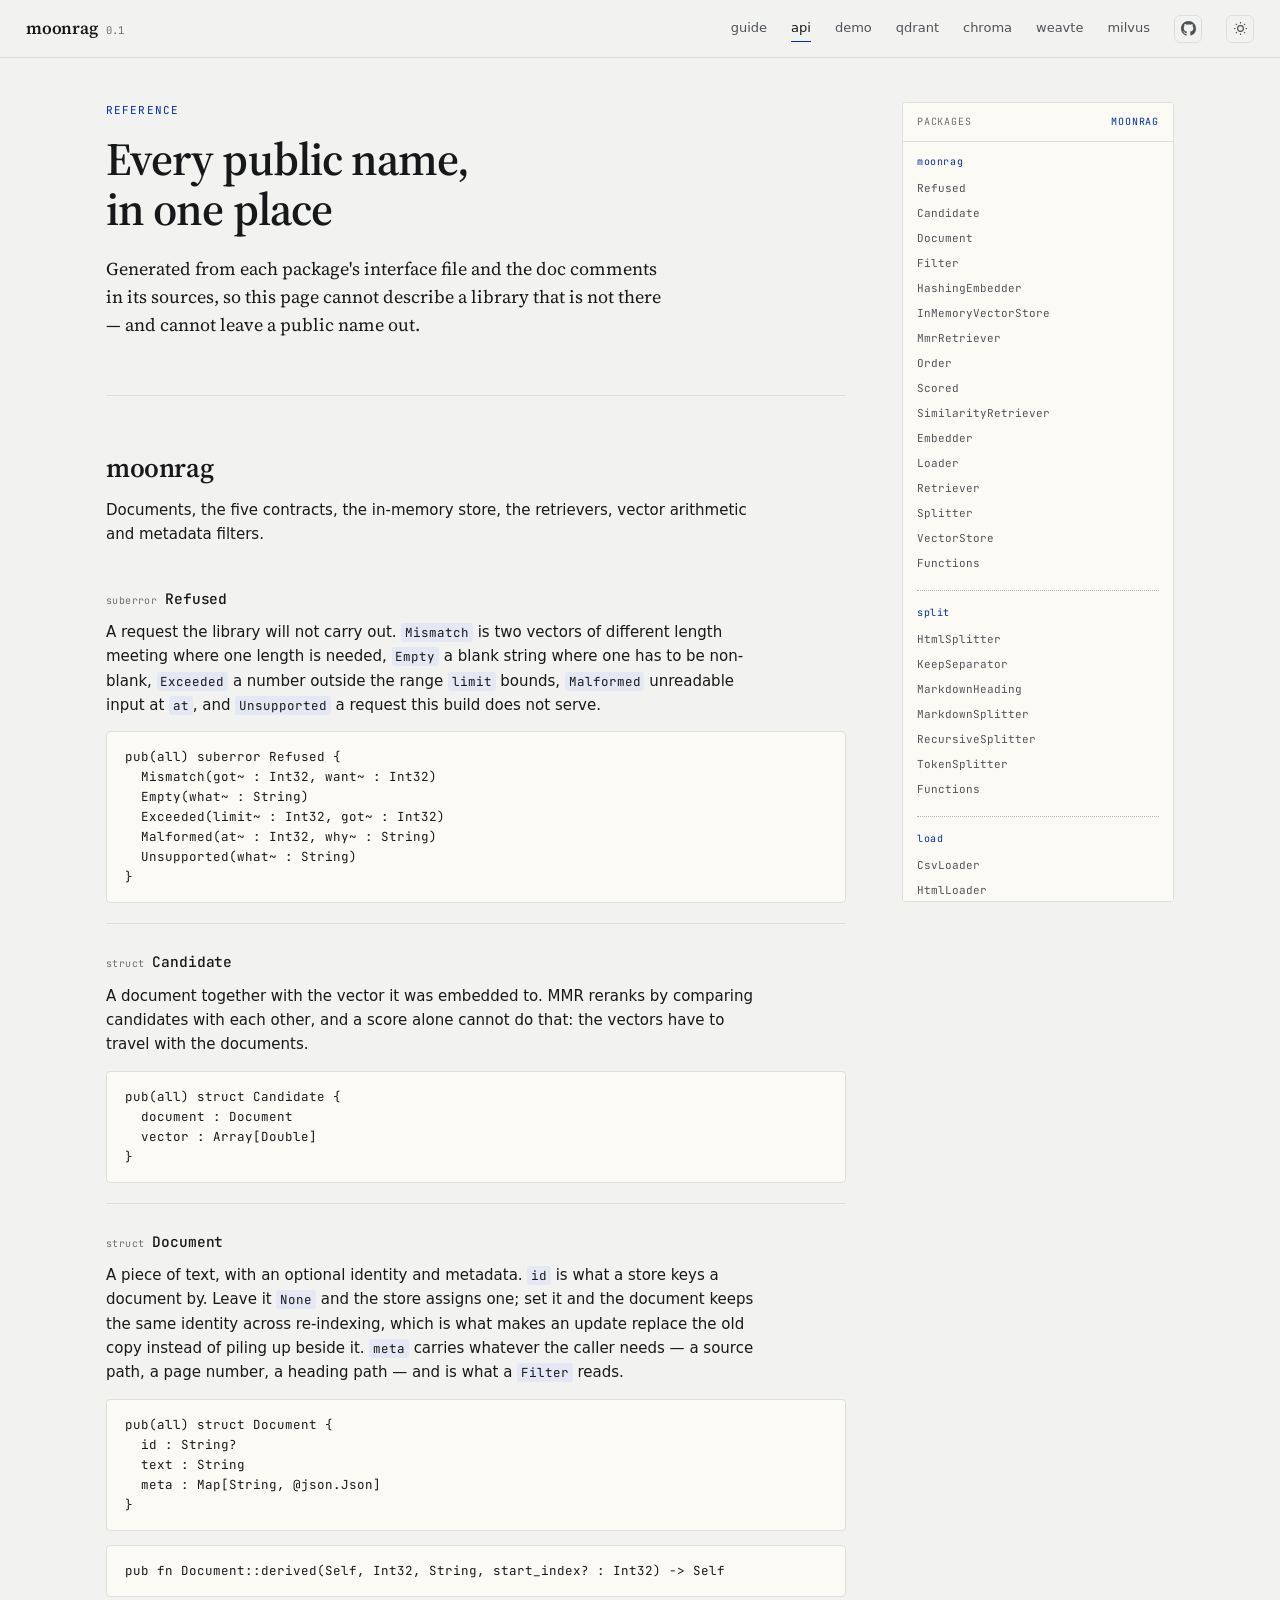
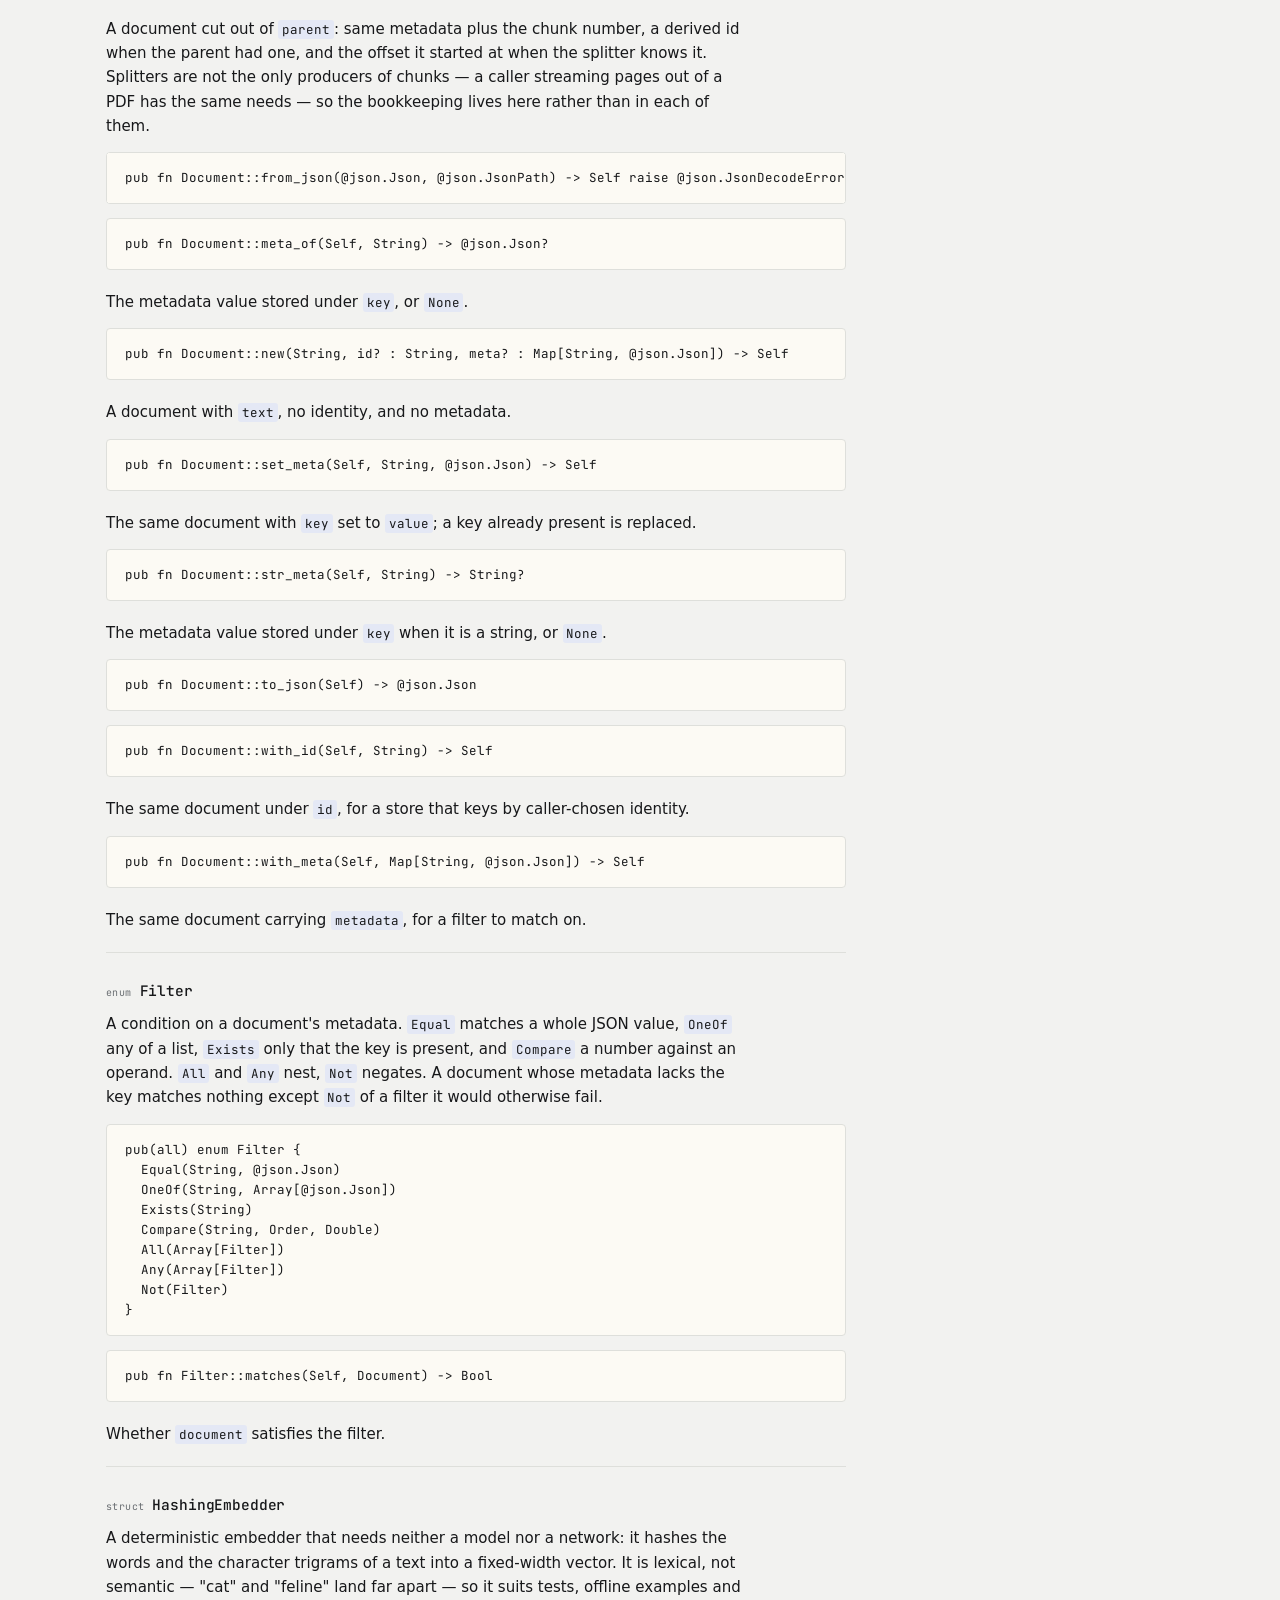
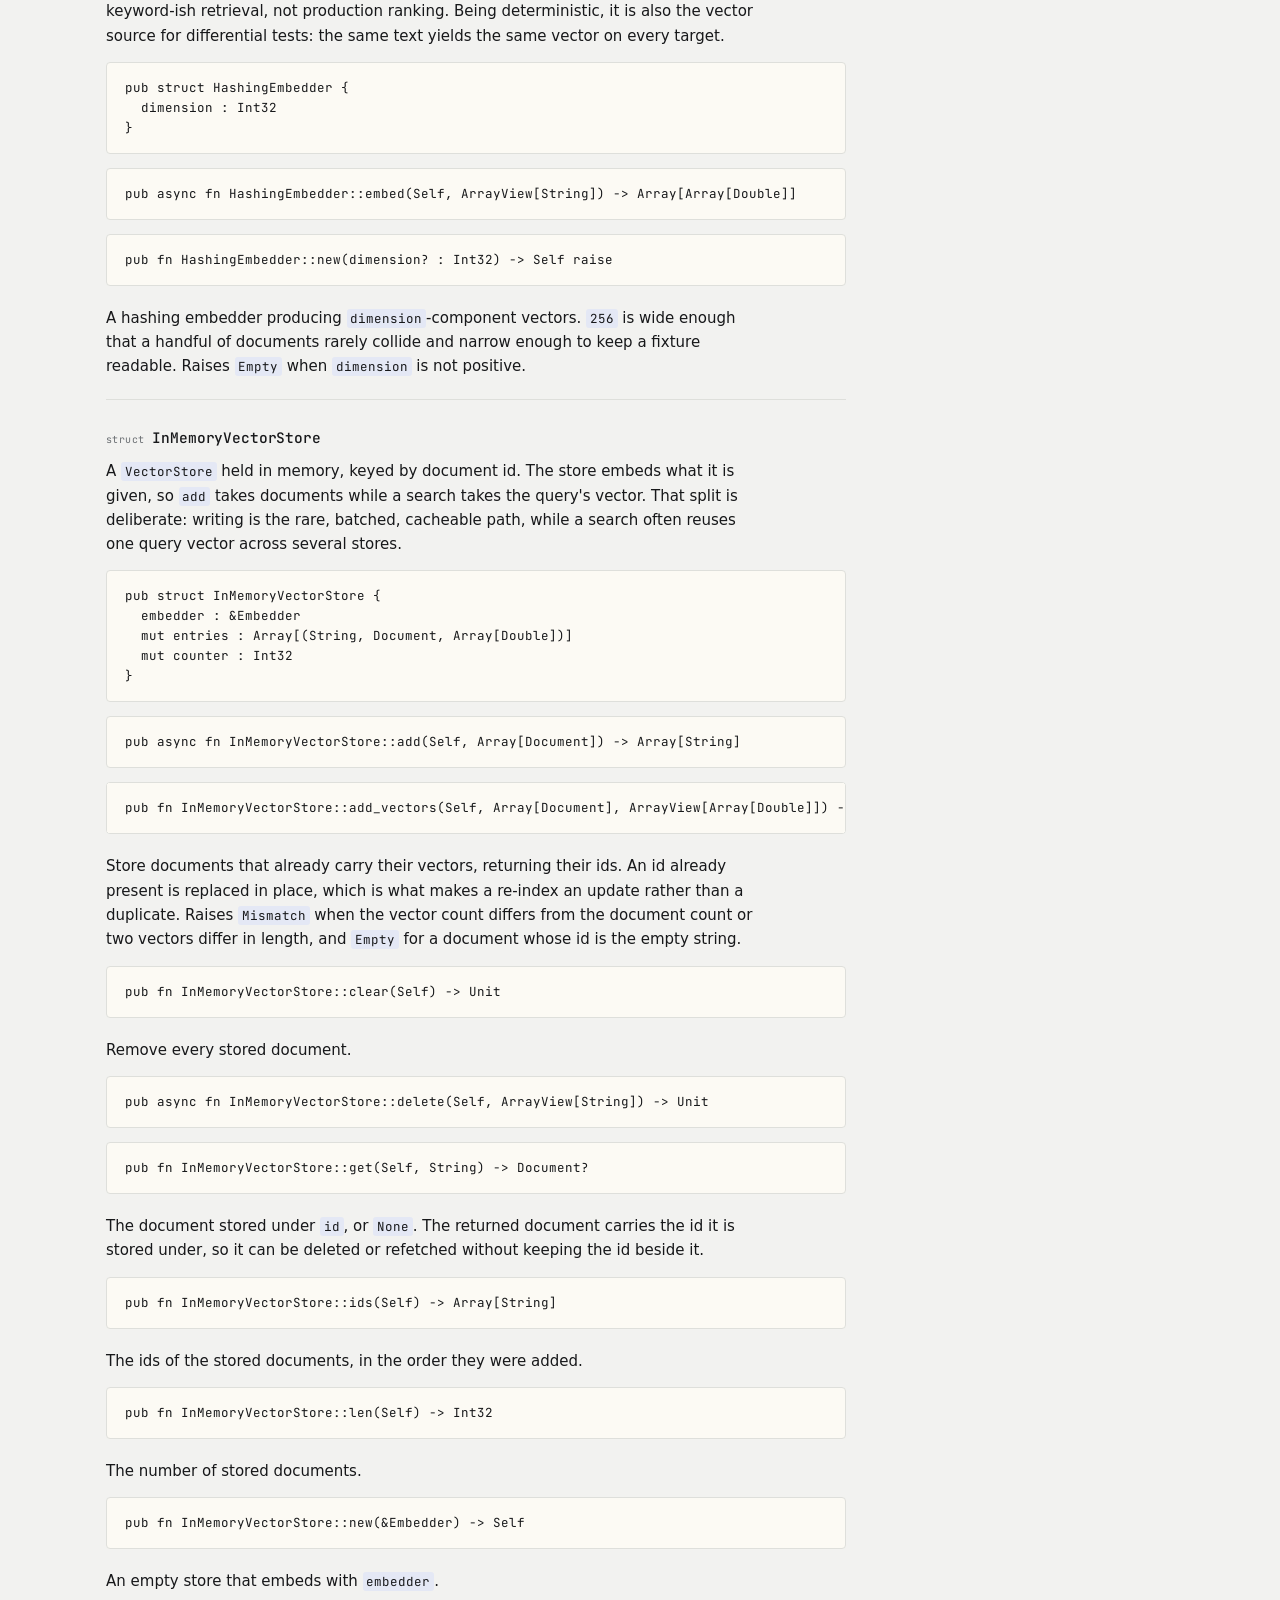
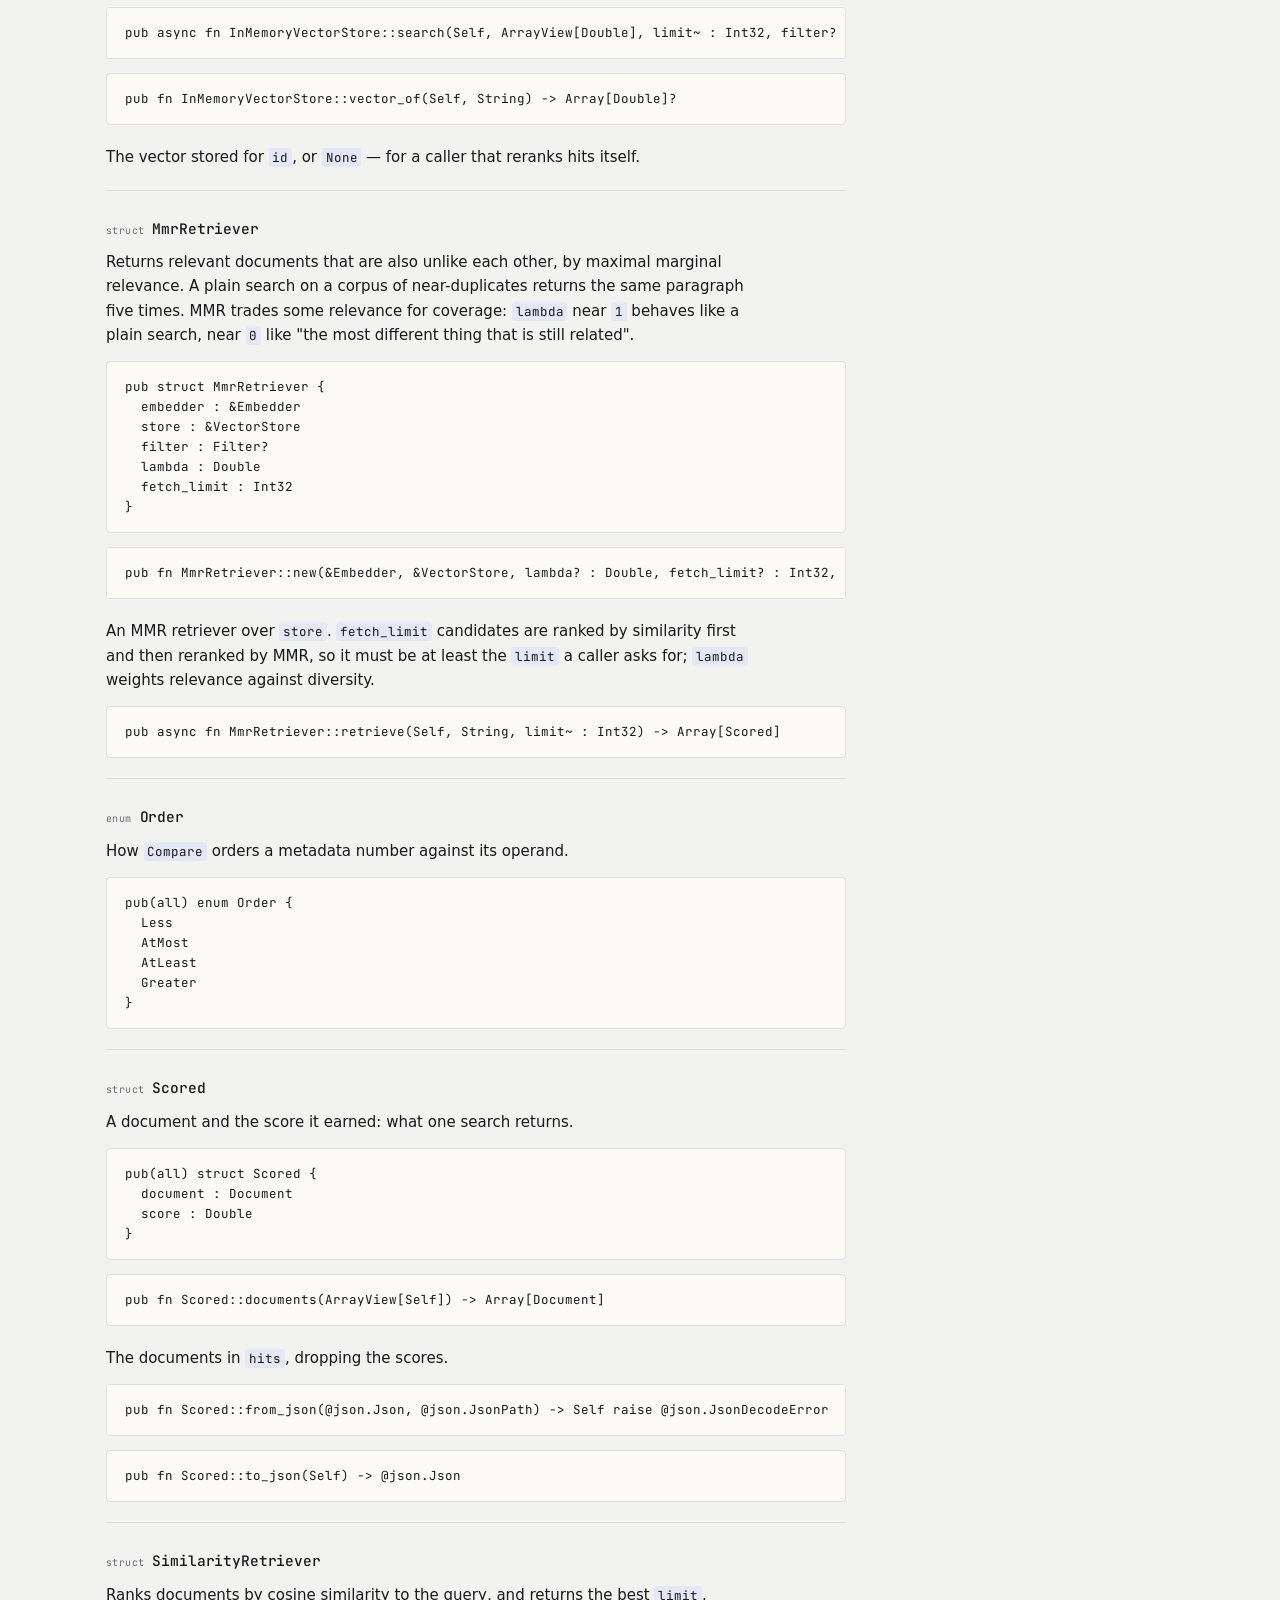
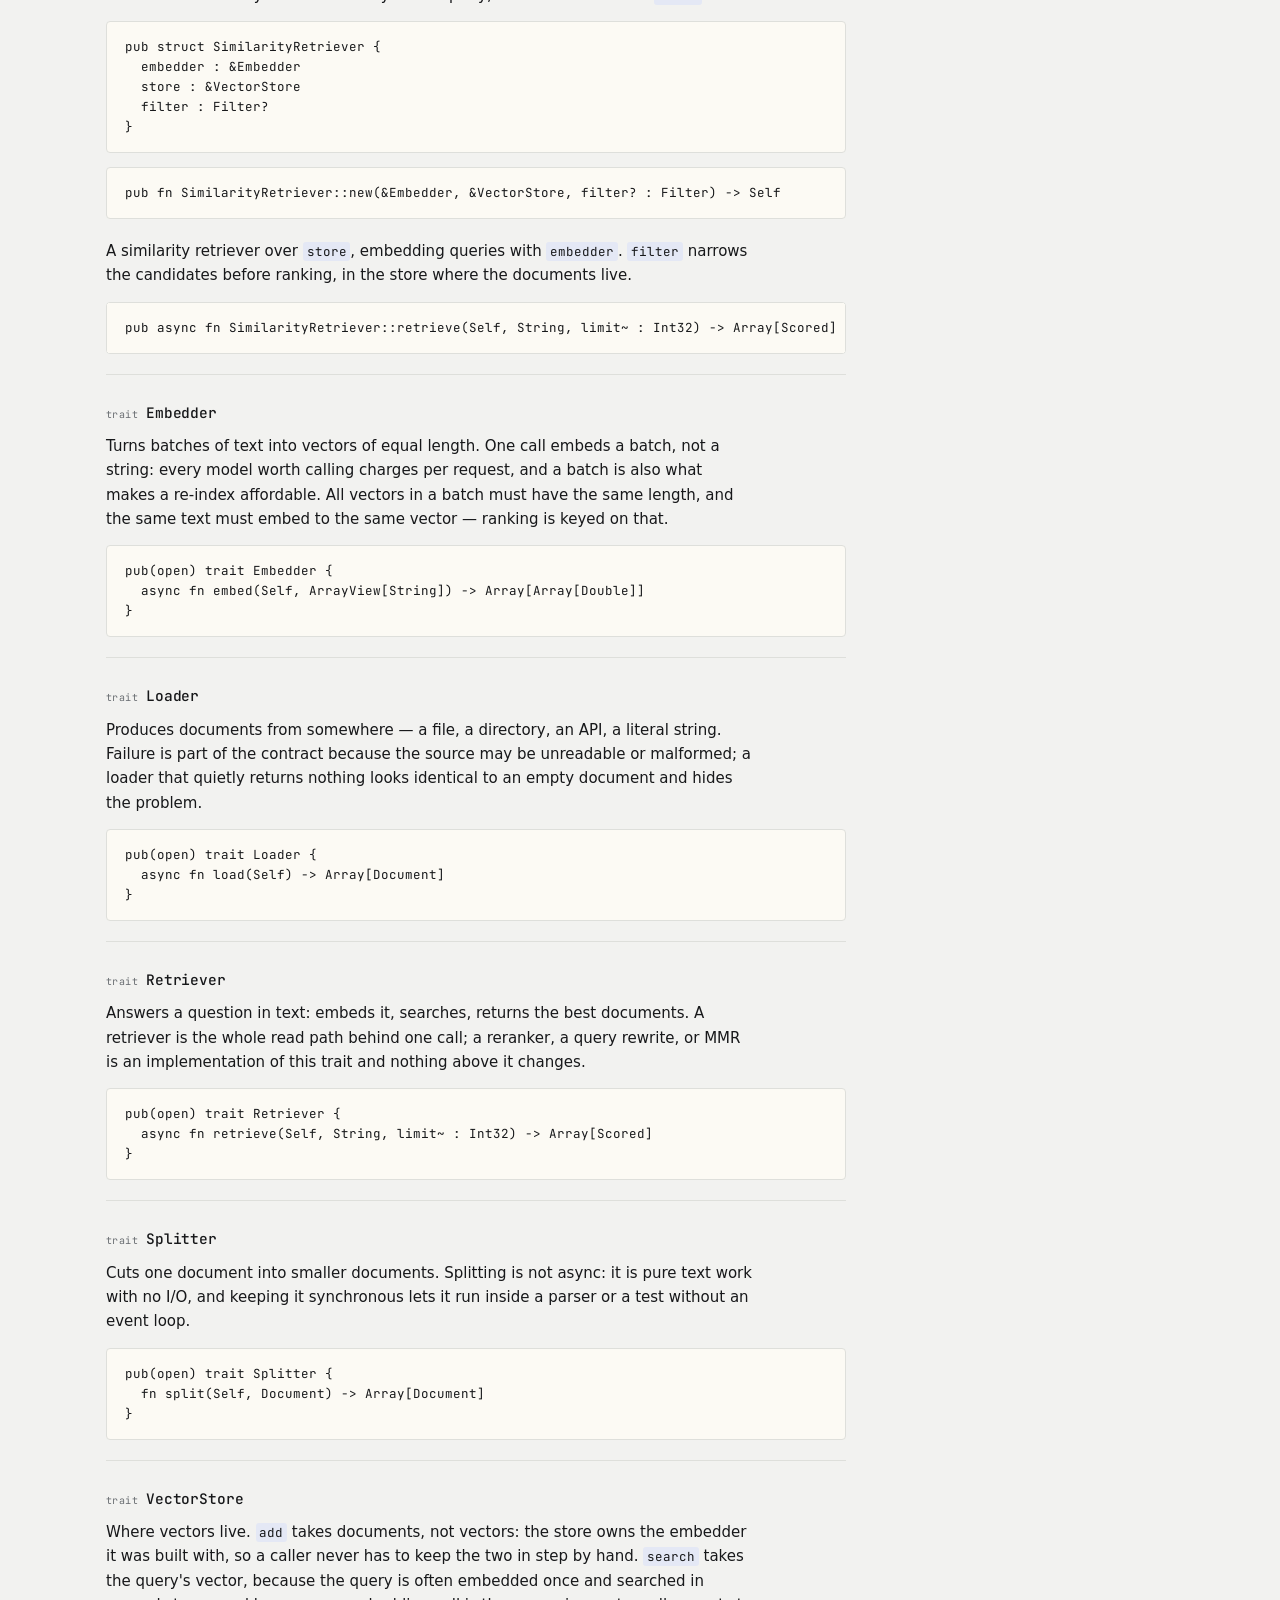
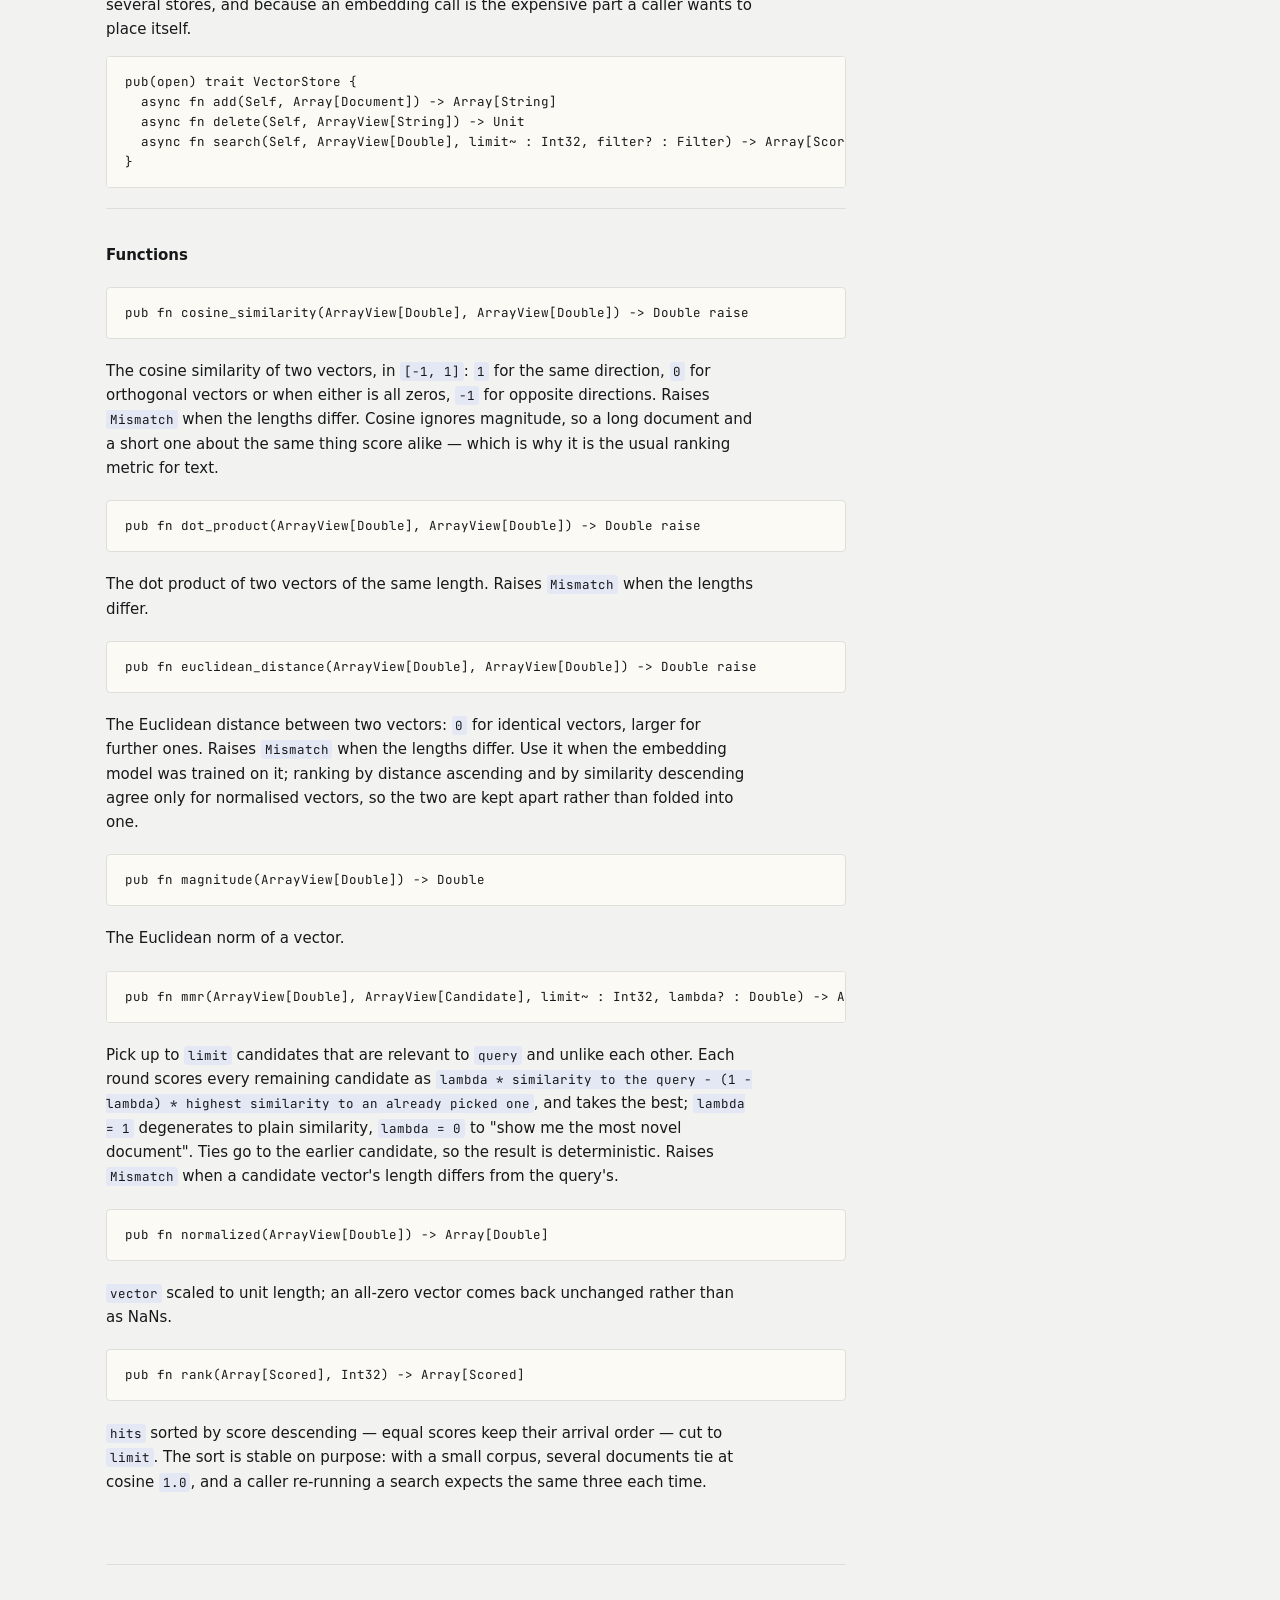
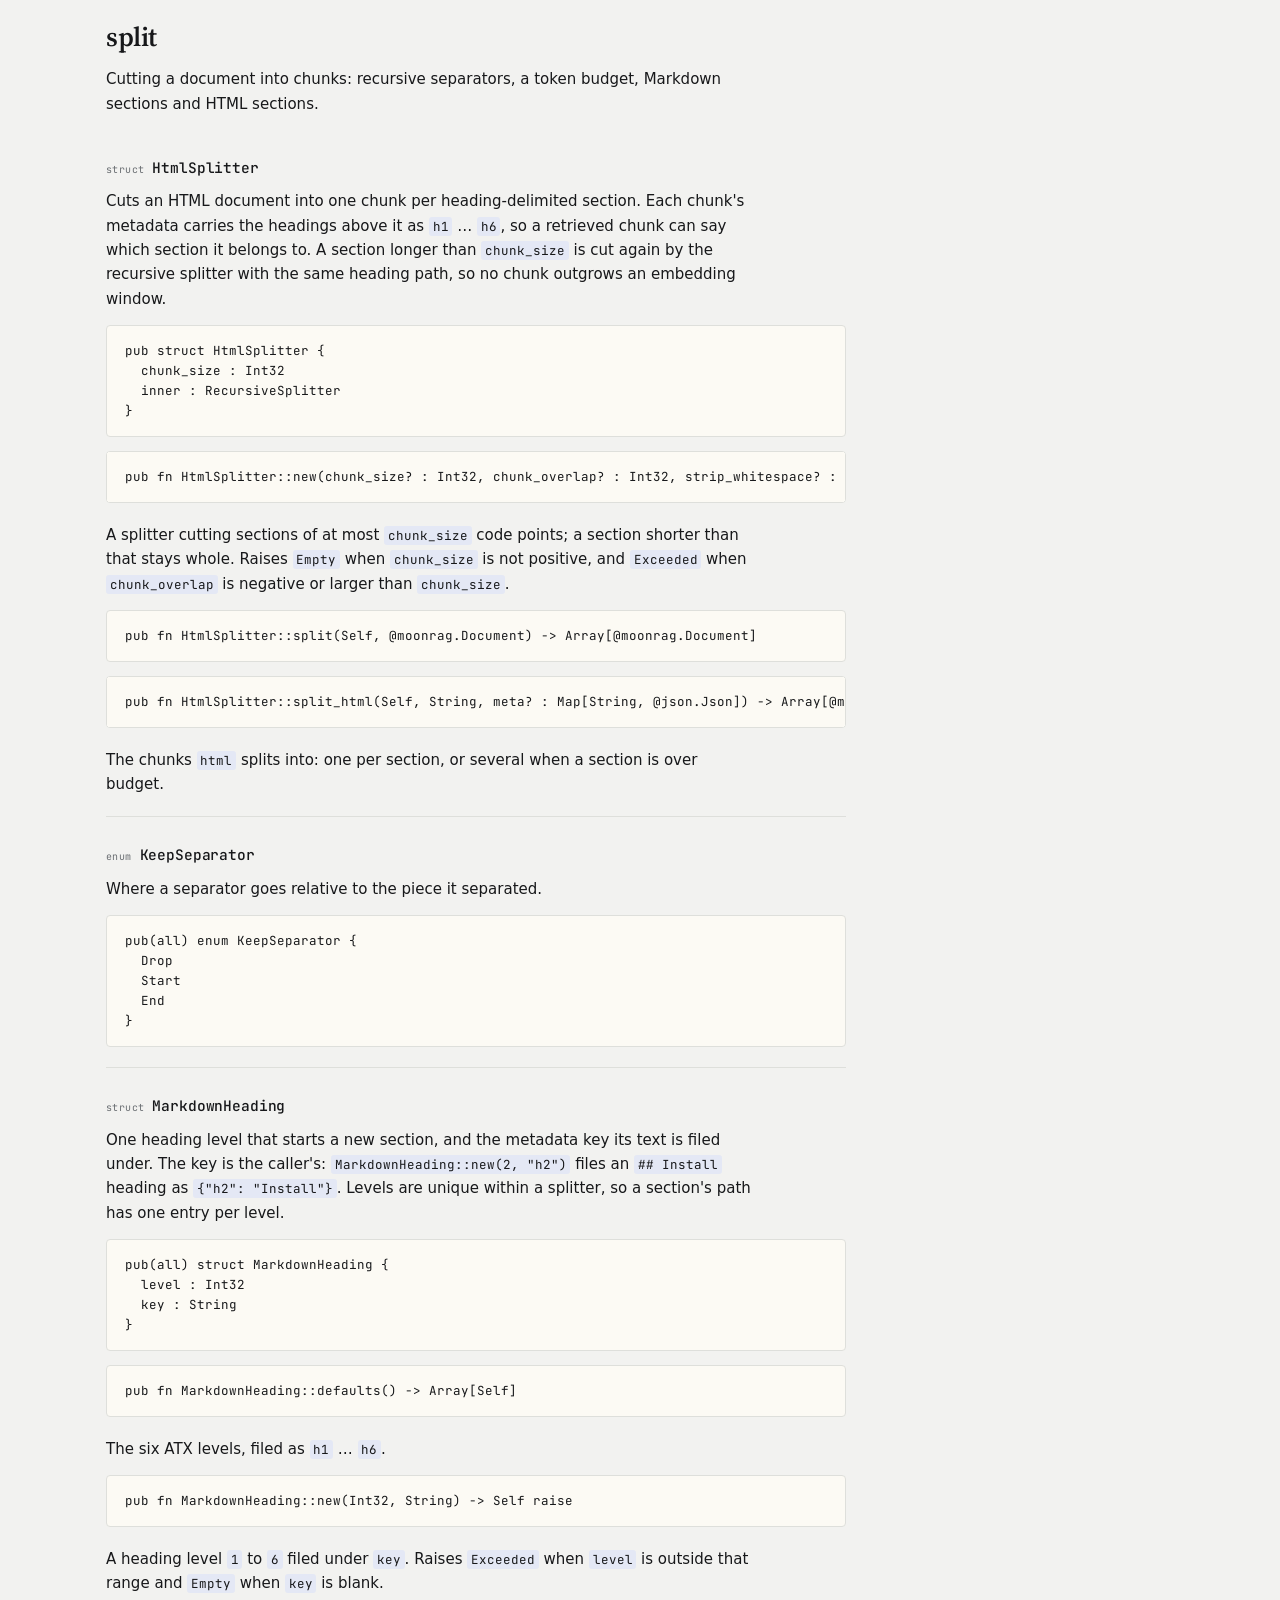
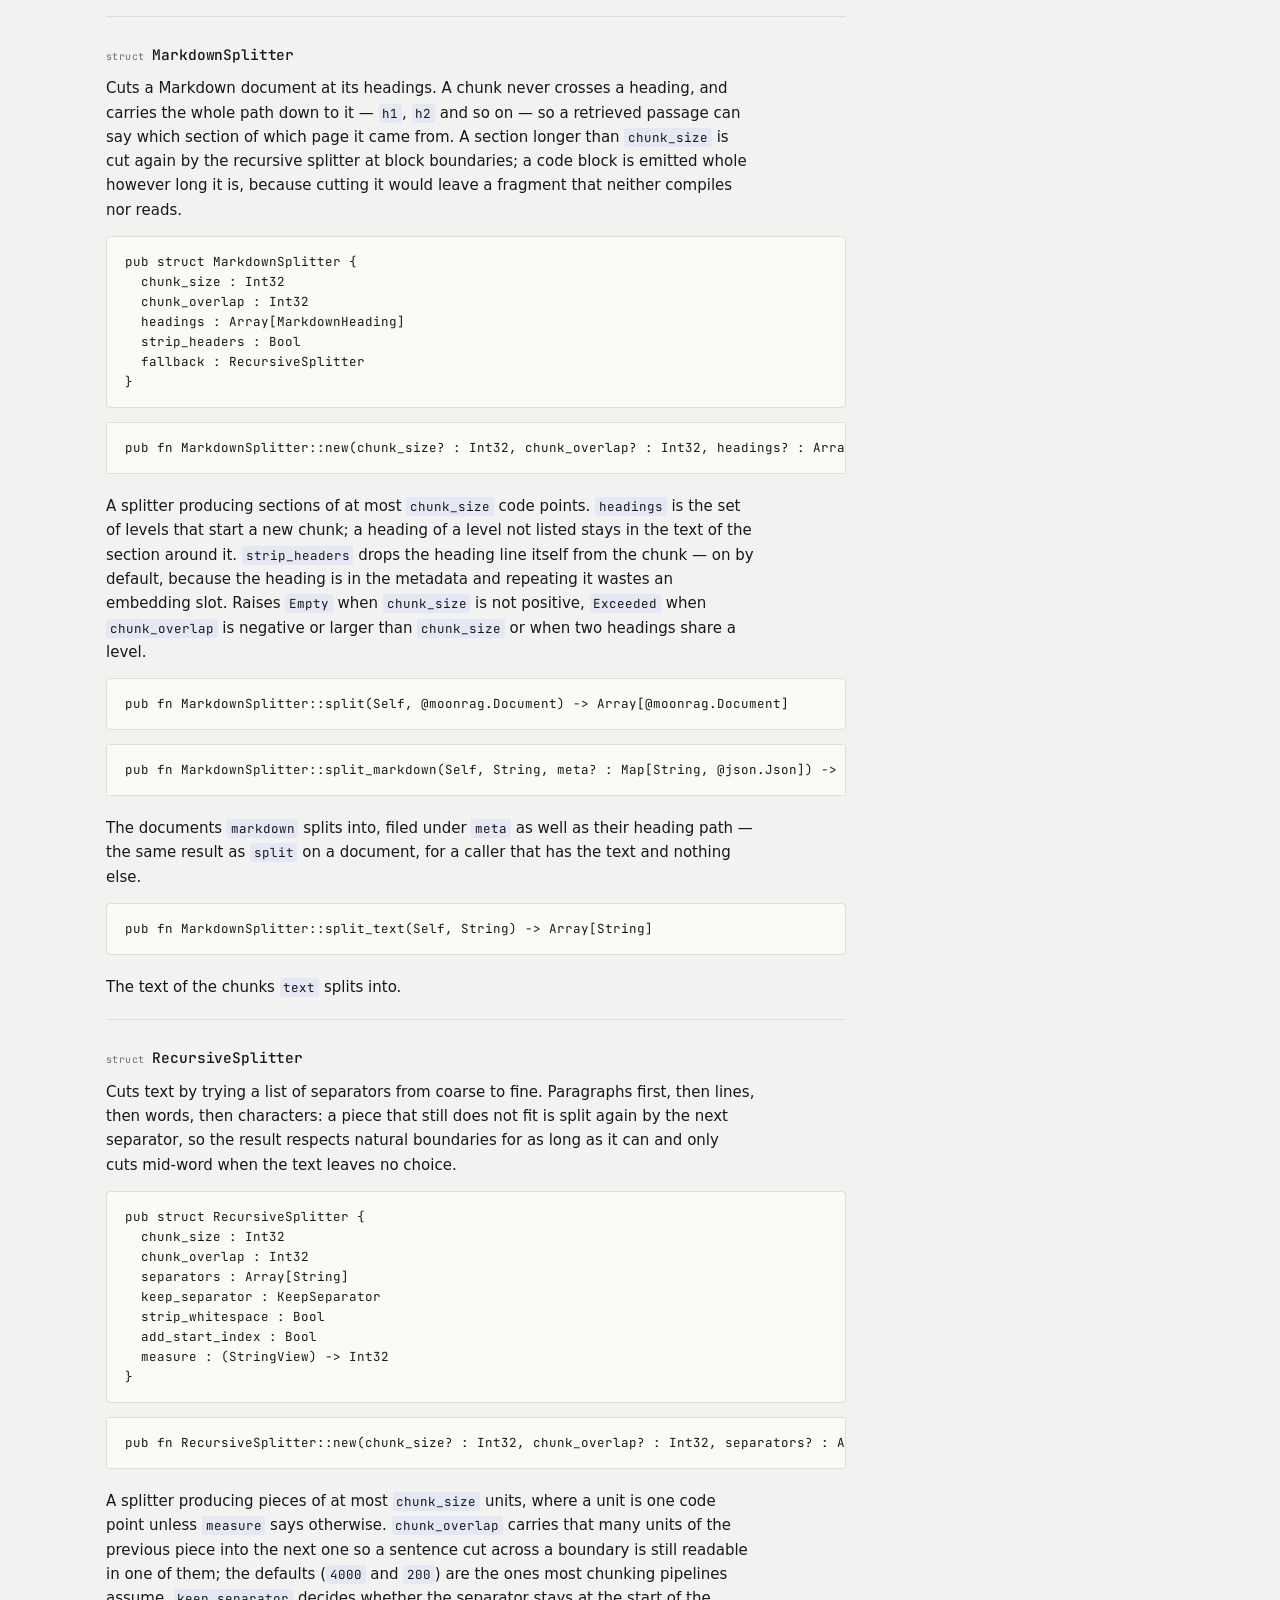
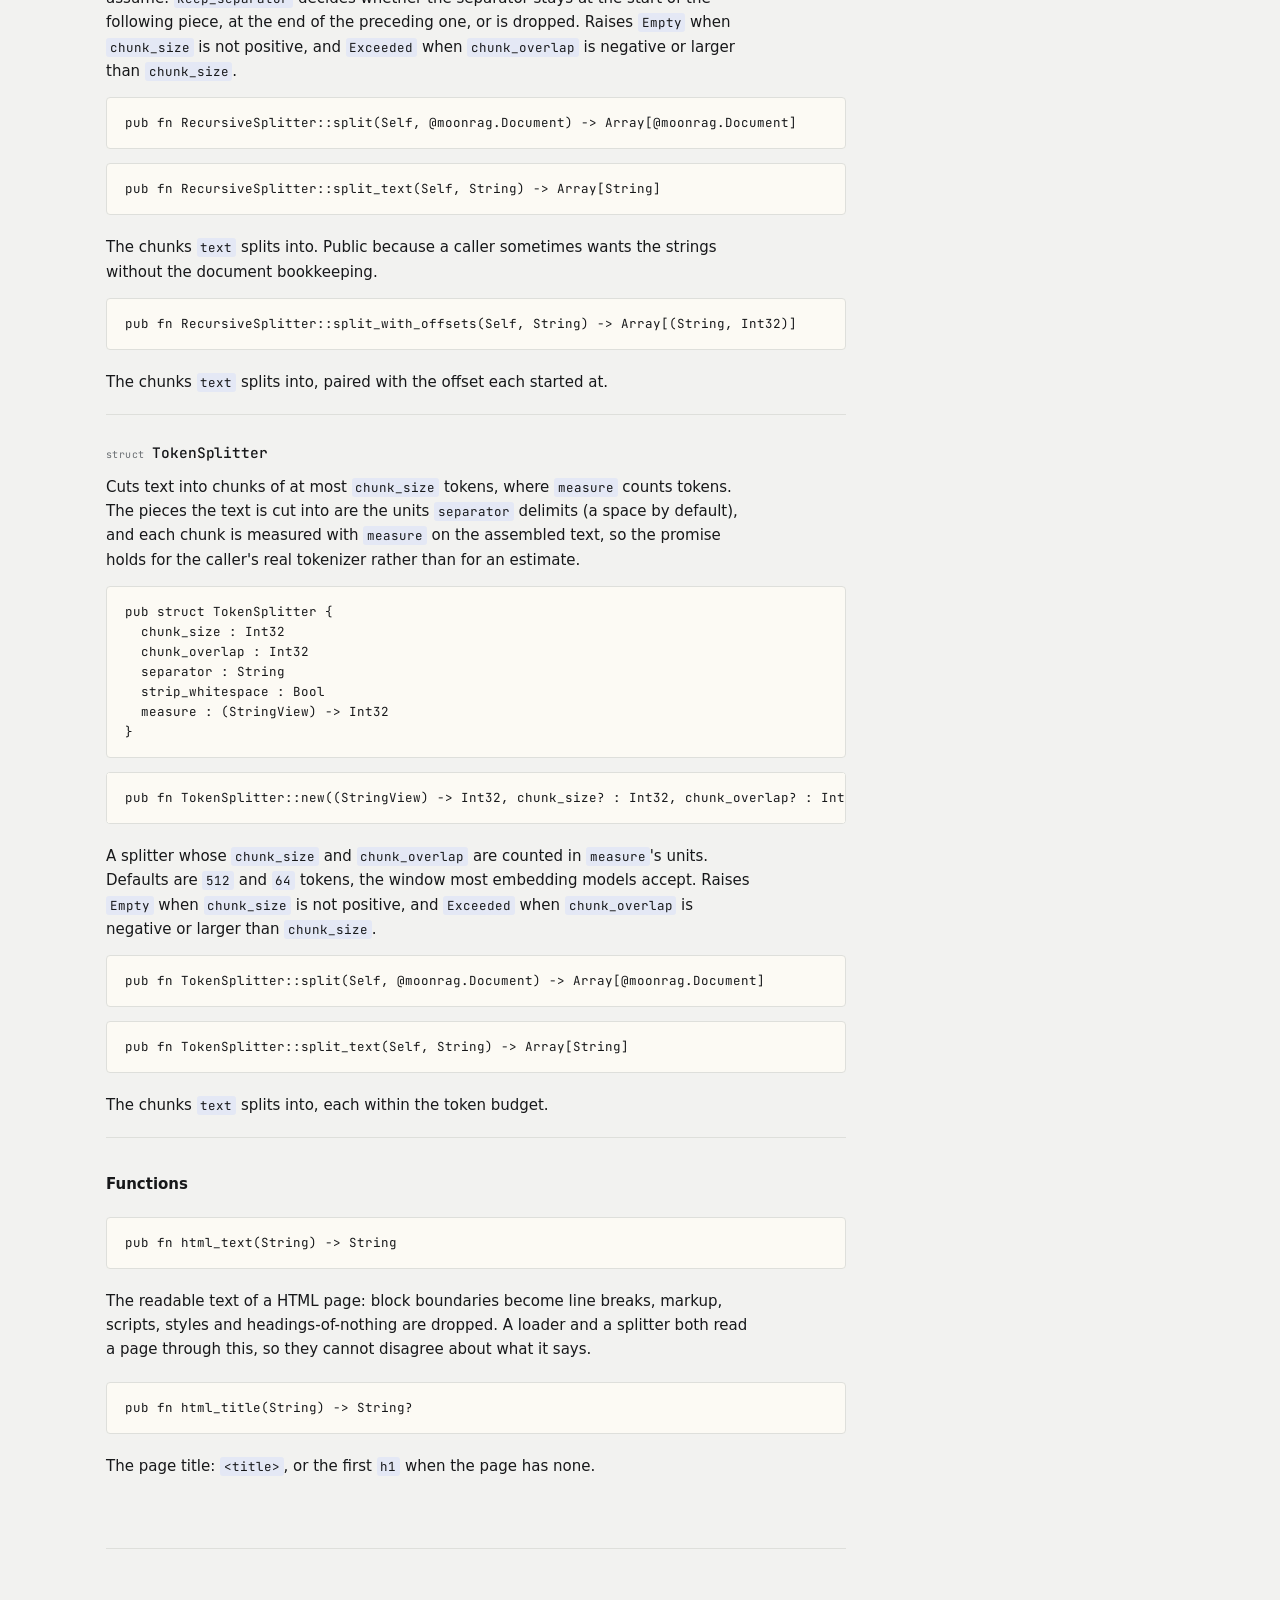
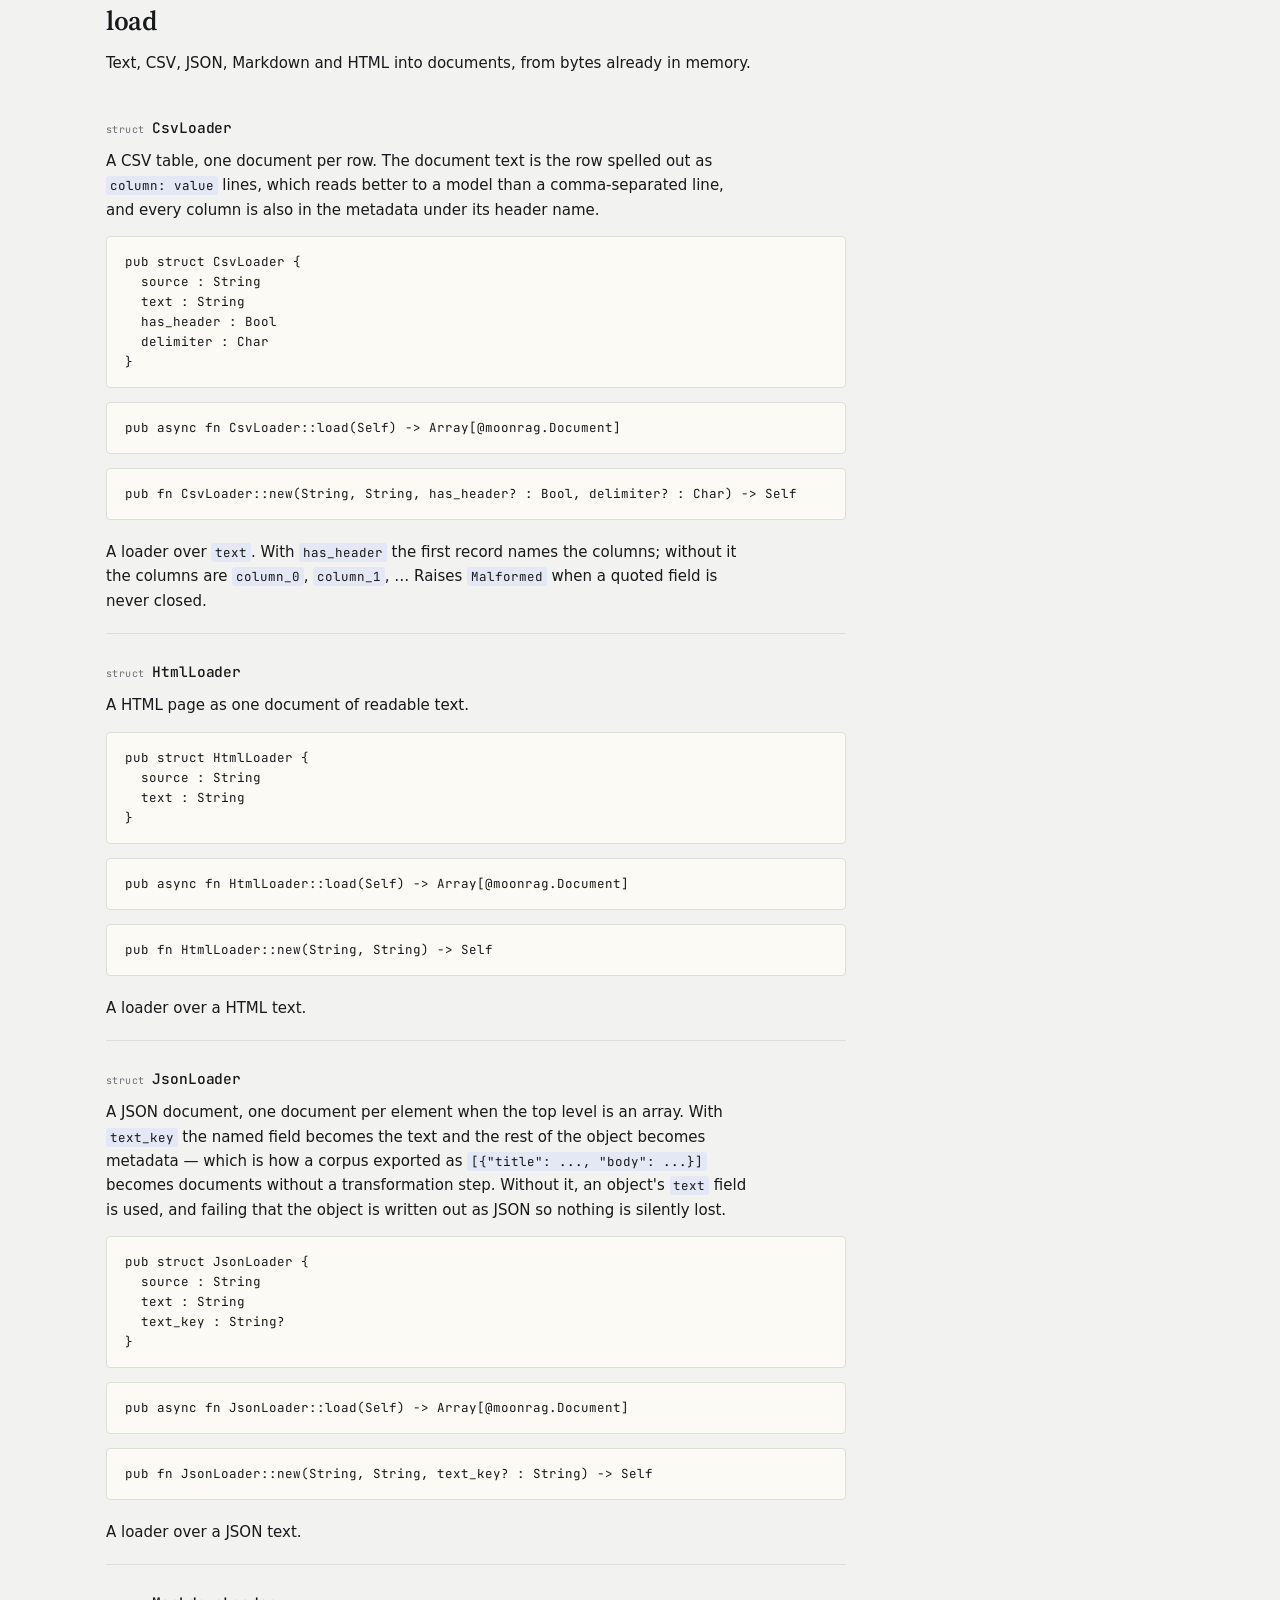
==== commit 7e689c6a: "leo(moonrag): give each driver module a page, a README and a site nav entry. Signed-off-by: Leo Chen" ====
--- a/docs/api.html
+++ b/docs/api.html
@@ -31,6 +31,11 @@
         <a href="./guide.html">guide</a>
         <a href="./api.html" aria-current="page">api</a>
         <a href="./demo.html">demo</a>
+        <a href="./qdrant.html">qdrant</a>
+        <a href="./chroma.html">chroma</a>
+        <a href="./weavte.html">weavte</a>
+        <a href="./milvus.html">milvus</a>
+
         <a class="icon" href="https://github.com/moonbitstack/moonrag" aria-label="Source on GitHub">
           <svg viewBox="0 0 16 16" aria-hidden="true" fill="currentColor">
             <path
@@ -421,47 +426,6 @@
 <div class="member" id="sql-sqlvectorstore-len"><pre class="sig scroll"><code>pub async fn[T : @moondb.AsyncDriver] SqlVectorStore::len(Self[T]) -&gt; Int64</code></pre><p>The number of stored documents.</p></div>
 <div class="member" id="sql-sqlvectorstore-new"><pre class="sig scroll"><code>pub fn[T] SqlVectorStore::new(T, &amp;@moonrag.Embedder, dimension~ : Int32, table? : String) -&gt; Self[T] raise</code></pre></div>
 <div class="member" id="sql-sqlvectorstore-search"><pre class="sig scroll"><code>pub async fn[T : @moondb.AsyncDriver] SqlVectorStore::search(Self[T], ArrayView[Double], limit~ : Int32, filter? : @moonrag.Filter) -&gt; Array[@moonrag.Scored]</code></pre></div>
-</article>
-</section>
-<section id="qdrant-top"><h2>qdrant</h2><p>A VectorStore held in a Qdrant collection over its REST API. Native only: it opens sockets.</p>
-<article class="api" id="qdrant-qdrantstore"><h3><span class="kind">struct</span>QdrantStore</h3>
-
-<pre class="sig scroll"><code>pub struct QdrantStore {
-  base : String
-  collection : String
-  embedder : &amp;@moonrag.Embedder
-  dimension : Int32
-  mut counter : Int32
-}</code></pre>
-<div class="member" id="qdrant-qdrantstore-add"><pre class="sig scroll"><code>pub async fn QdrantStore::add(Self, Array[@moonrag.Document]) -&gt; Array[String]</code></pre></div>
-<div class="member" id="qdrant-qdrantstore-clear"><pre class="sig scroll"><code>pub async fn QdrantStore::clear(Self) -&gt; Unit</code></pre><p>Remove every stored point by recreating the collection empty.</p></div>
-<div class="member" id="qdrant-qdrantstore-create"><pre class="sig scroll"><code>pub async fn QdrantStore::create(Self) -&gt; Unit</code></pre><p>Create the collection this store needs. Safe to call on every start: an existing collection of the same shape is left as it is.</p></div>
-<div class="member" id="qdrant-qdrantstore-delete"><pre class="sig scroll"><code>pub async fn QdrantStore::delete(Self, ArrayView[String]) -&gt; Unit</code></pre></div>
-<div class="member" id="qdrant-qdrantstore-len"><pre class="sig scroll"><code>pub async fn QdrantStore::len(Self) -&gt; Int64</code></pre><p>The number of stored points.</p></div>
-<div class="member" id="qdrant-qdrantstore-new"><pre class="sig scroll"><code>pub fn QdrantStore::new(String, &amp;@moonrag.Embedder, dimension~ : Int32, collection? : String) -&gt; Self raise</code></pre><p>A store over the Qdrant server at <code>base</code> (for example <code>http://127.0.0.1:6333</code>).</p></div>
-<div class="member" id="qdrant-qdrantstore-search"><pre class="sig scroll"><code>pub async fn QdrantStore::search(Self, ArrayView[Double], limit~ : Int32, filter? : @moonrag.Filter) -&gt; Array[@moonrag.Scored]</code></pre></div>
-</article>
-</section>
-<section id="chroma-top"><h2>chroma</h2><p>A VectorStore held in a Chroma collection over its v2 REST API. Native only: it opens sockets.</p>
-<article class="api" id="chroma-chromastore"><h3><span class="kind">struct</span>ChromaStore</h3>
-
-<pre class="sig scroll"><code>pub struct ChromaStore {
-  base : String
-  tenant : String
-  database : String
-  collection : String
-  embedder : &amp;@moonrag.Embedder
-  dimension : Int32
-  mut id : String
-  mut counter : Int32
-}</code></pre>
-<div class="member" id="chroma-chromastore-add"><pre class="sig scroll"><code>pub async fn ChromaStore::add(Self, Array[@moonrag.Document]) -&gt; Array[String]</code></pre></div>
-<div class="member" id="chroma-chromastore-clear"><pre class="sig scroll"><code>pub async fn ChromaStore::clear(Self) -&gt; Unit</code></pre><p>Remove every stored document, leaving the collection.</p></div>
-<div class="member" id="chroma-chromastore-create"><pre class="sig scroll"><code>pub async fn ChromaStore::create(Self) -&gt; Unit</code></pre><p>Create the collection (or reuse one of the same name) and remember the id Chroma assigns it.</p></div>
-<div class="member" id="chroma-chromastore-delete"><pre class="sig scroll"><code>pub async fn ChromaStore::delete(Self, ArrayView[String]) -&gt; Unit</code></pre></div>
-<div class="member" id="chroma-chromastore-len"><pre class="sig scroll"><code>pub async fn ChromaStore::len(Self) -&gt; Int64</code></pre><p>The number of stored documents.</p></div>
-<div class="member" id="chroma-chromastore-new"><pre class="sig scroll"><code>pub fn ChromaStore::new(String, &amp;@moonrag.Embedder, dimension~ : Int32, collection? : String, tenant? : String, database? : String) -&gt; Self raise</code></pre><p>A store over the Chroma server at <code>base</code> (for example <code>http://127.0.0.1:8000</code>), in the default tenant and database unless named.</p></div>
-<div class="member" id="chroma-chromastore-search"><pre class="sig scroll"><code>pub async fn ChromaStore::search(Self, ArrayView[Double], limit~ : Int32, filter? : @moonrag.Filter) -&gt; Array[@moonrag.Scored]</code></pre></div>
 </article>
 </section>
         </div>
@@ -519,12 +483,6 @@
 <a href="#sql-blockingdriver">BlockingDriver</a>
 <a href="#sql-sqlvectorstore">SqlVectorStore</a>
 </div>
-<div class="group"><b>qdrant</b>
-<a href="#qdrant-qdrantstore">QdrantStore</a>
-</div>
-<div class="group"><b>chroma</b>
-<a href="#chroma-chromastore">ChromaStore</a>
-</div>
             </div>
             <p class="rail-note">
               Signatures are the compiler's own. A method listed inside a type is reached through that
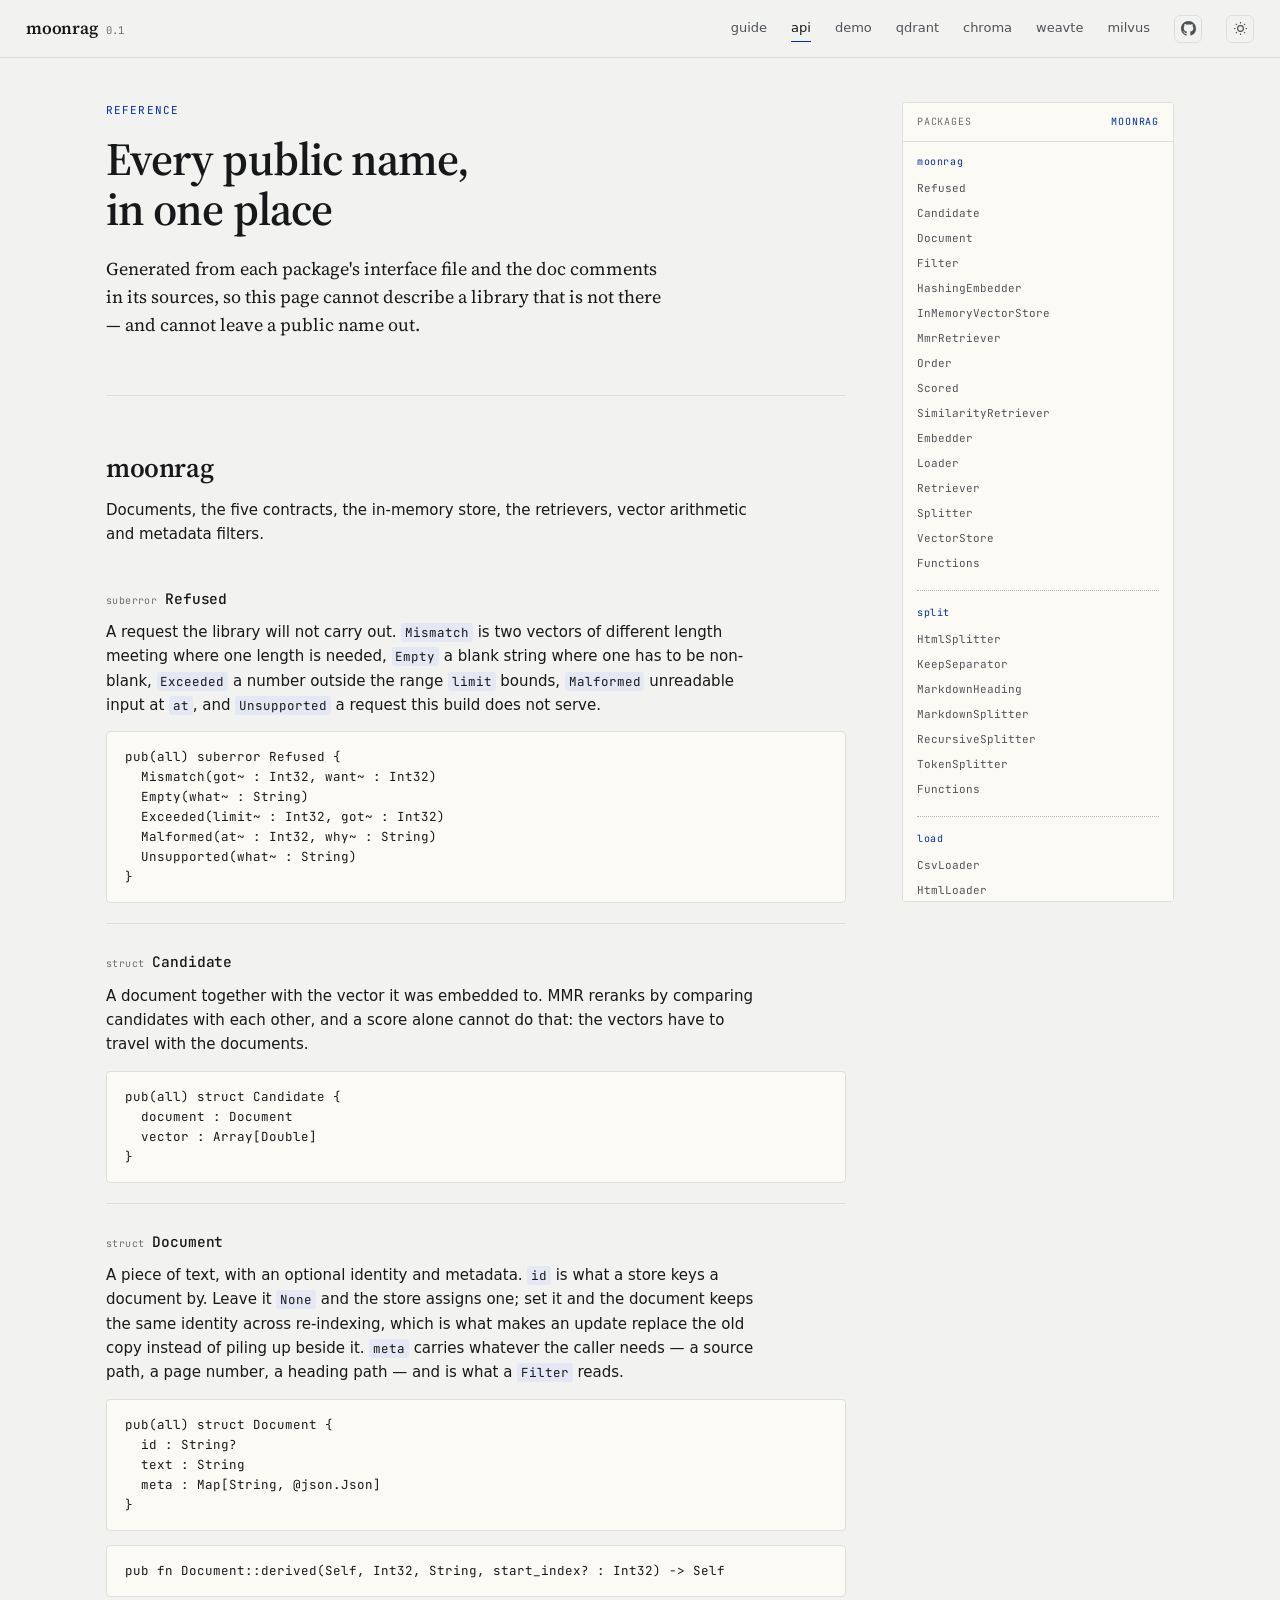
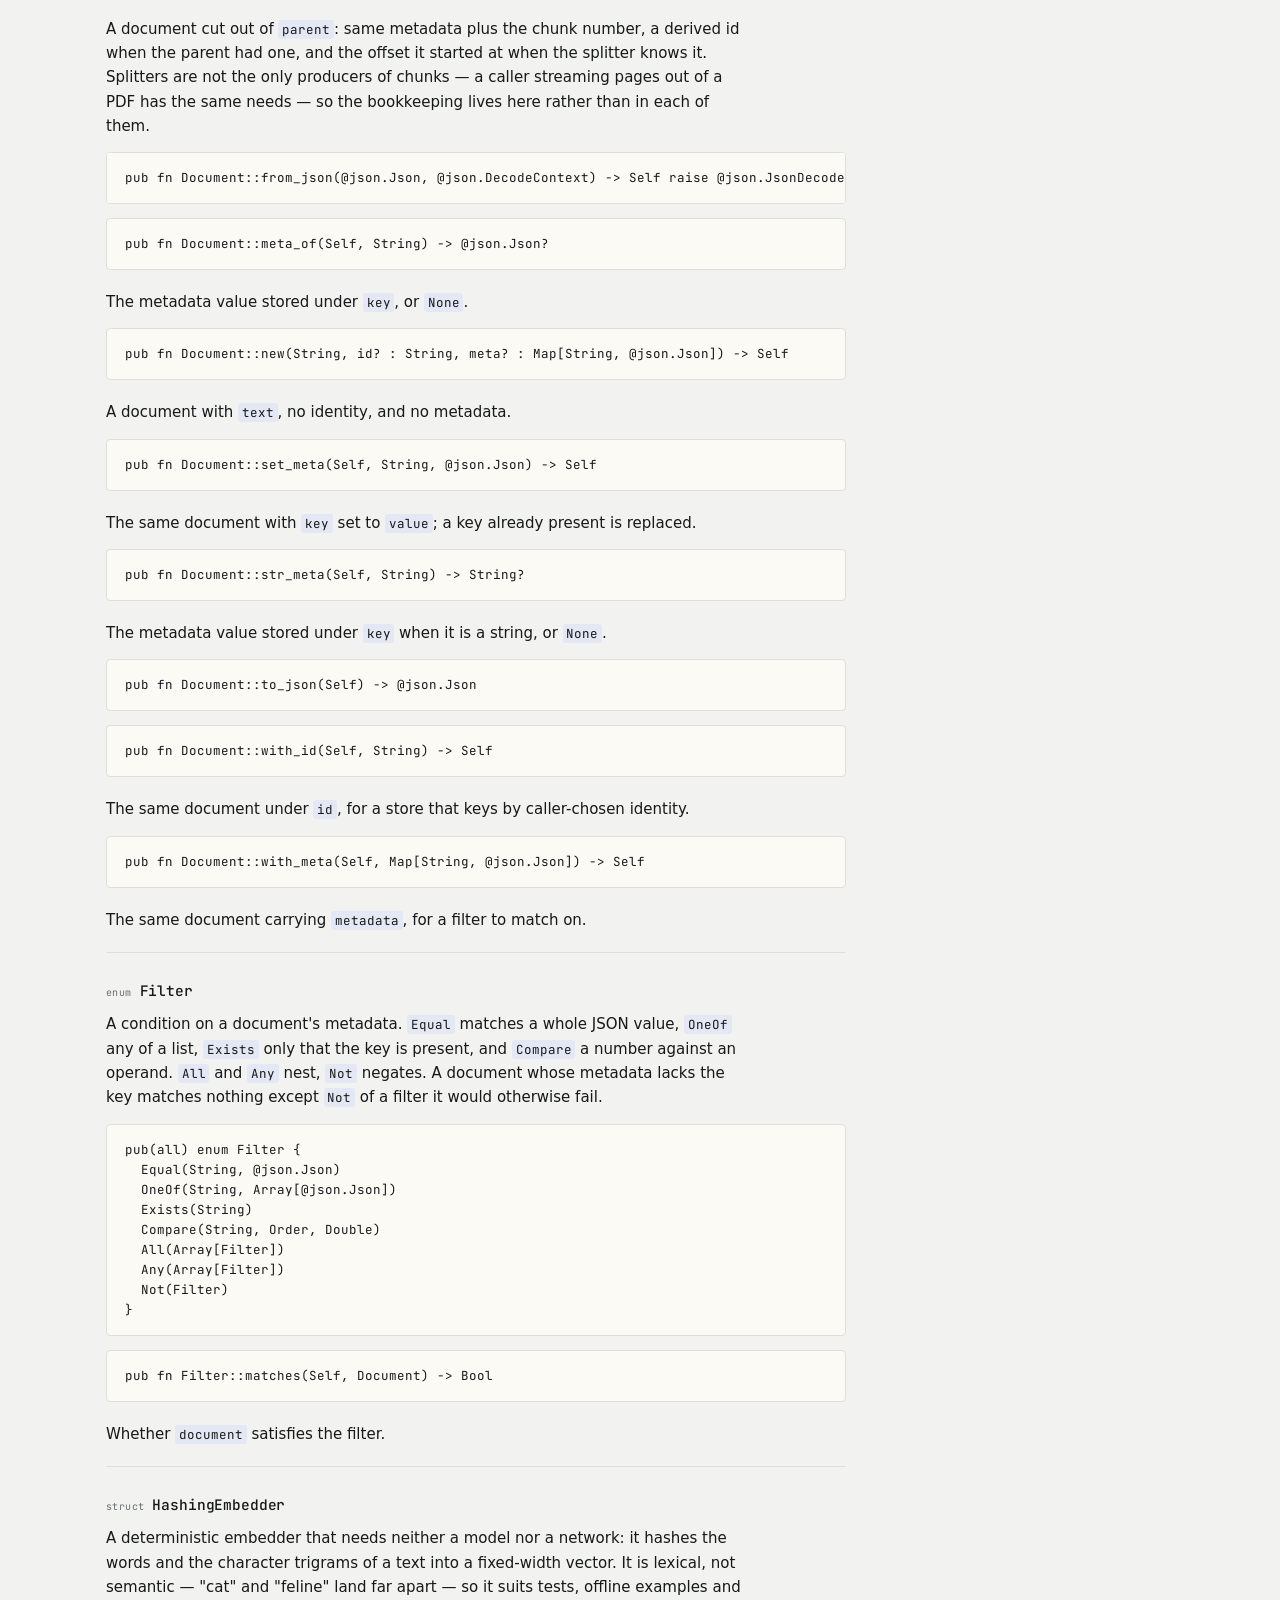
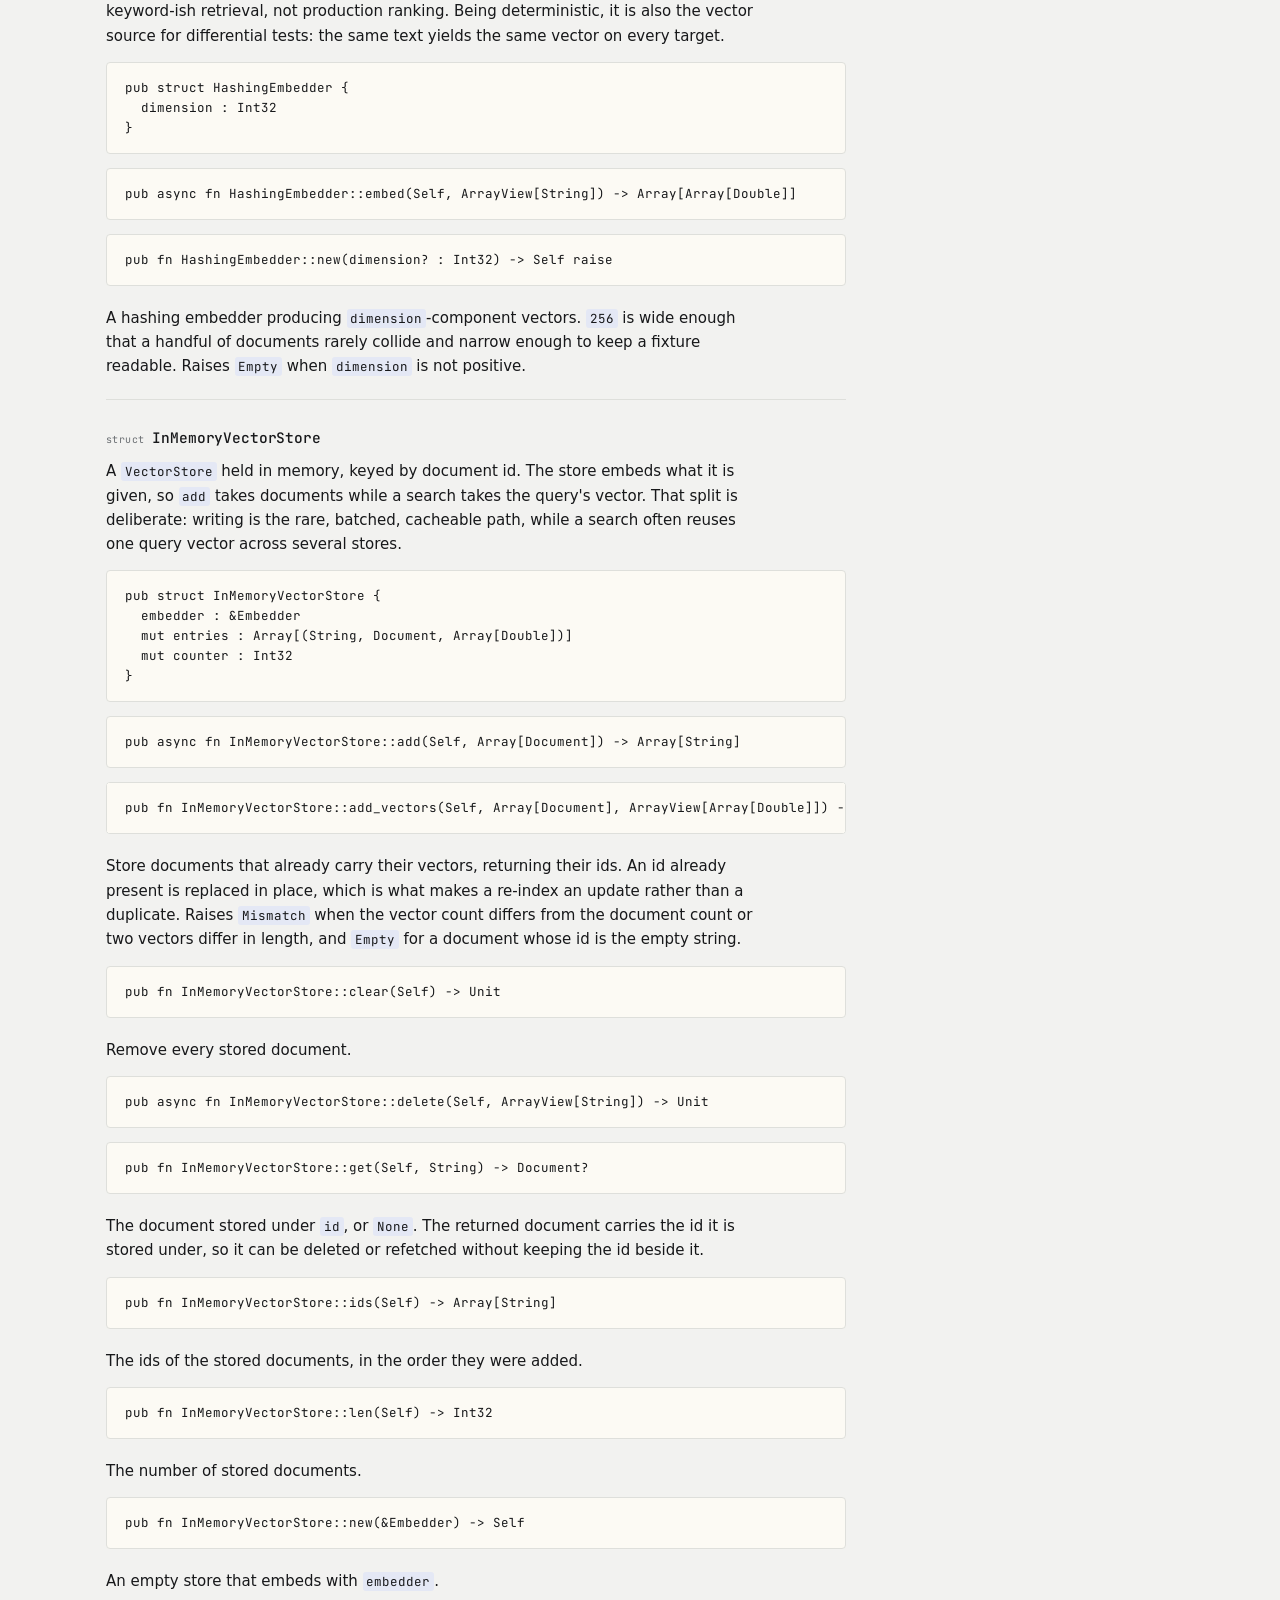
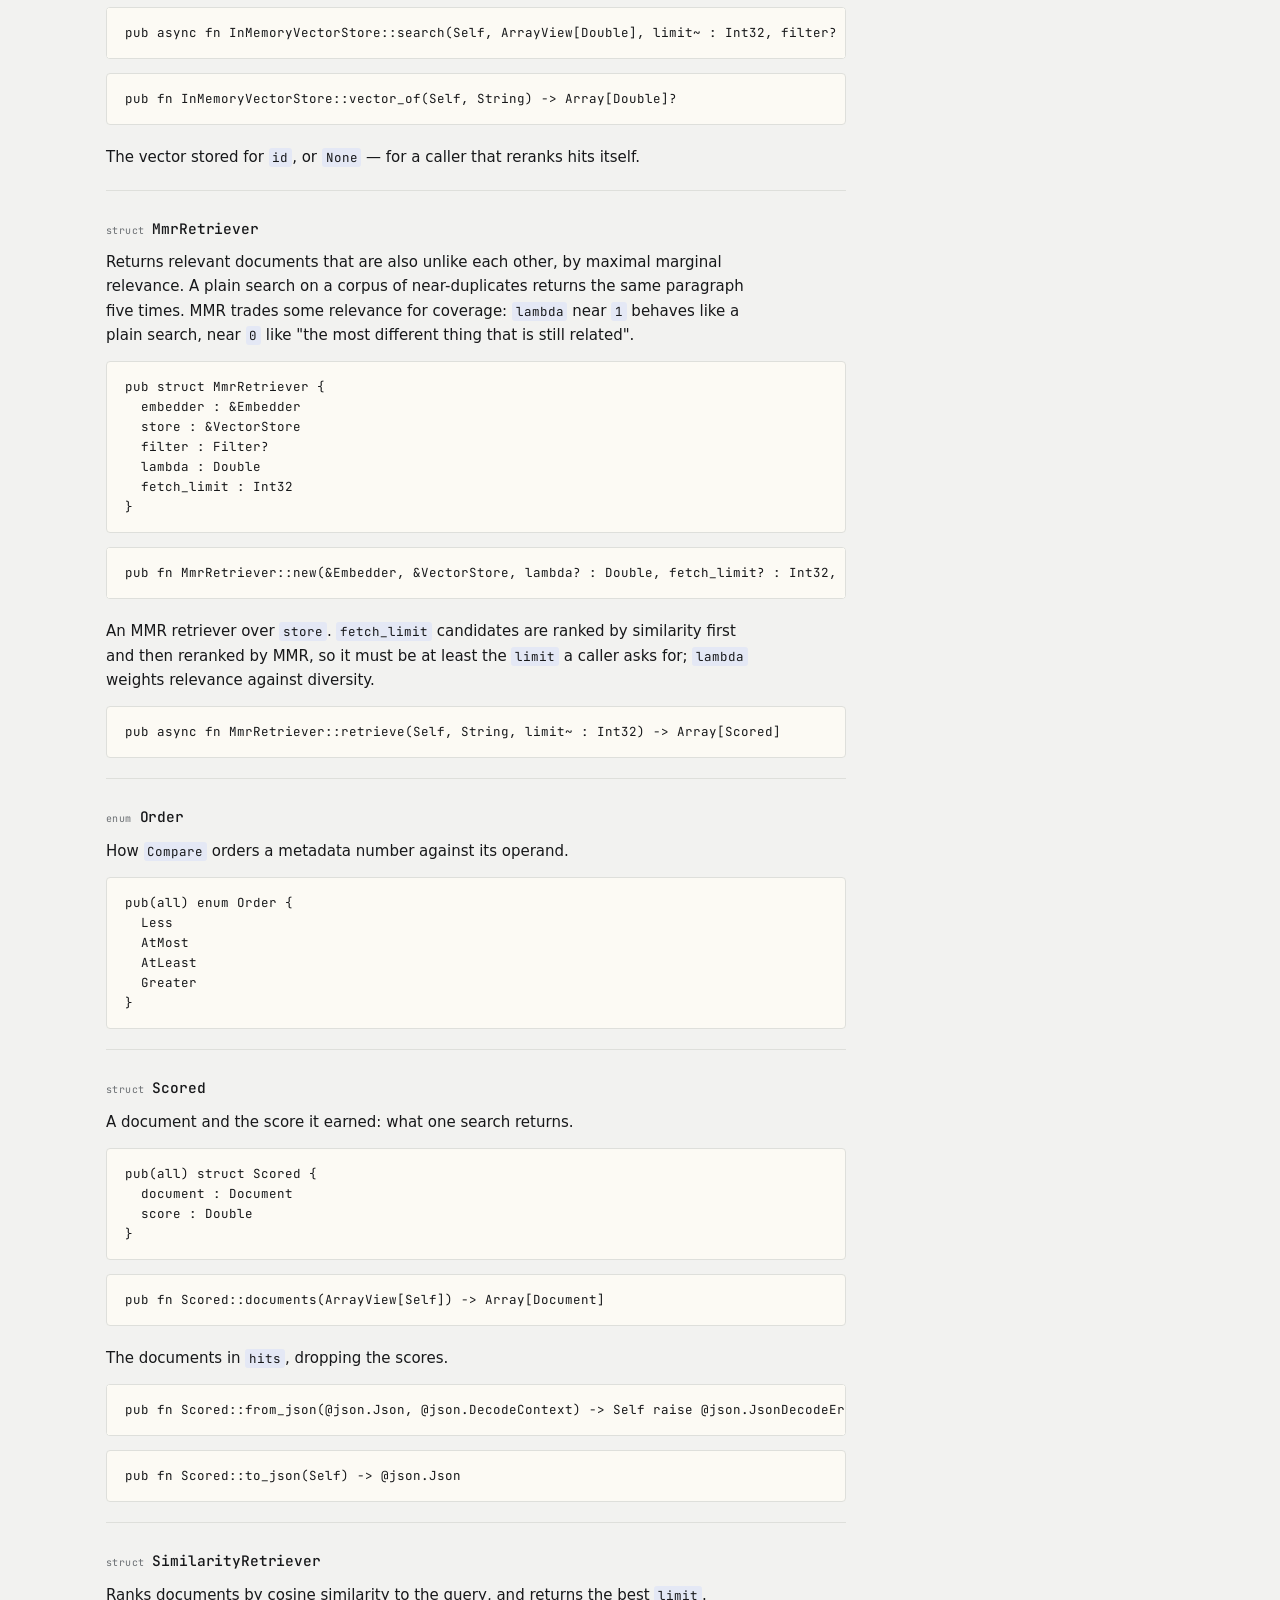
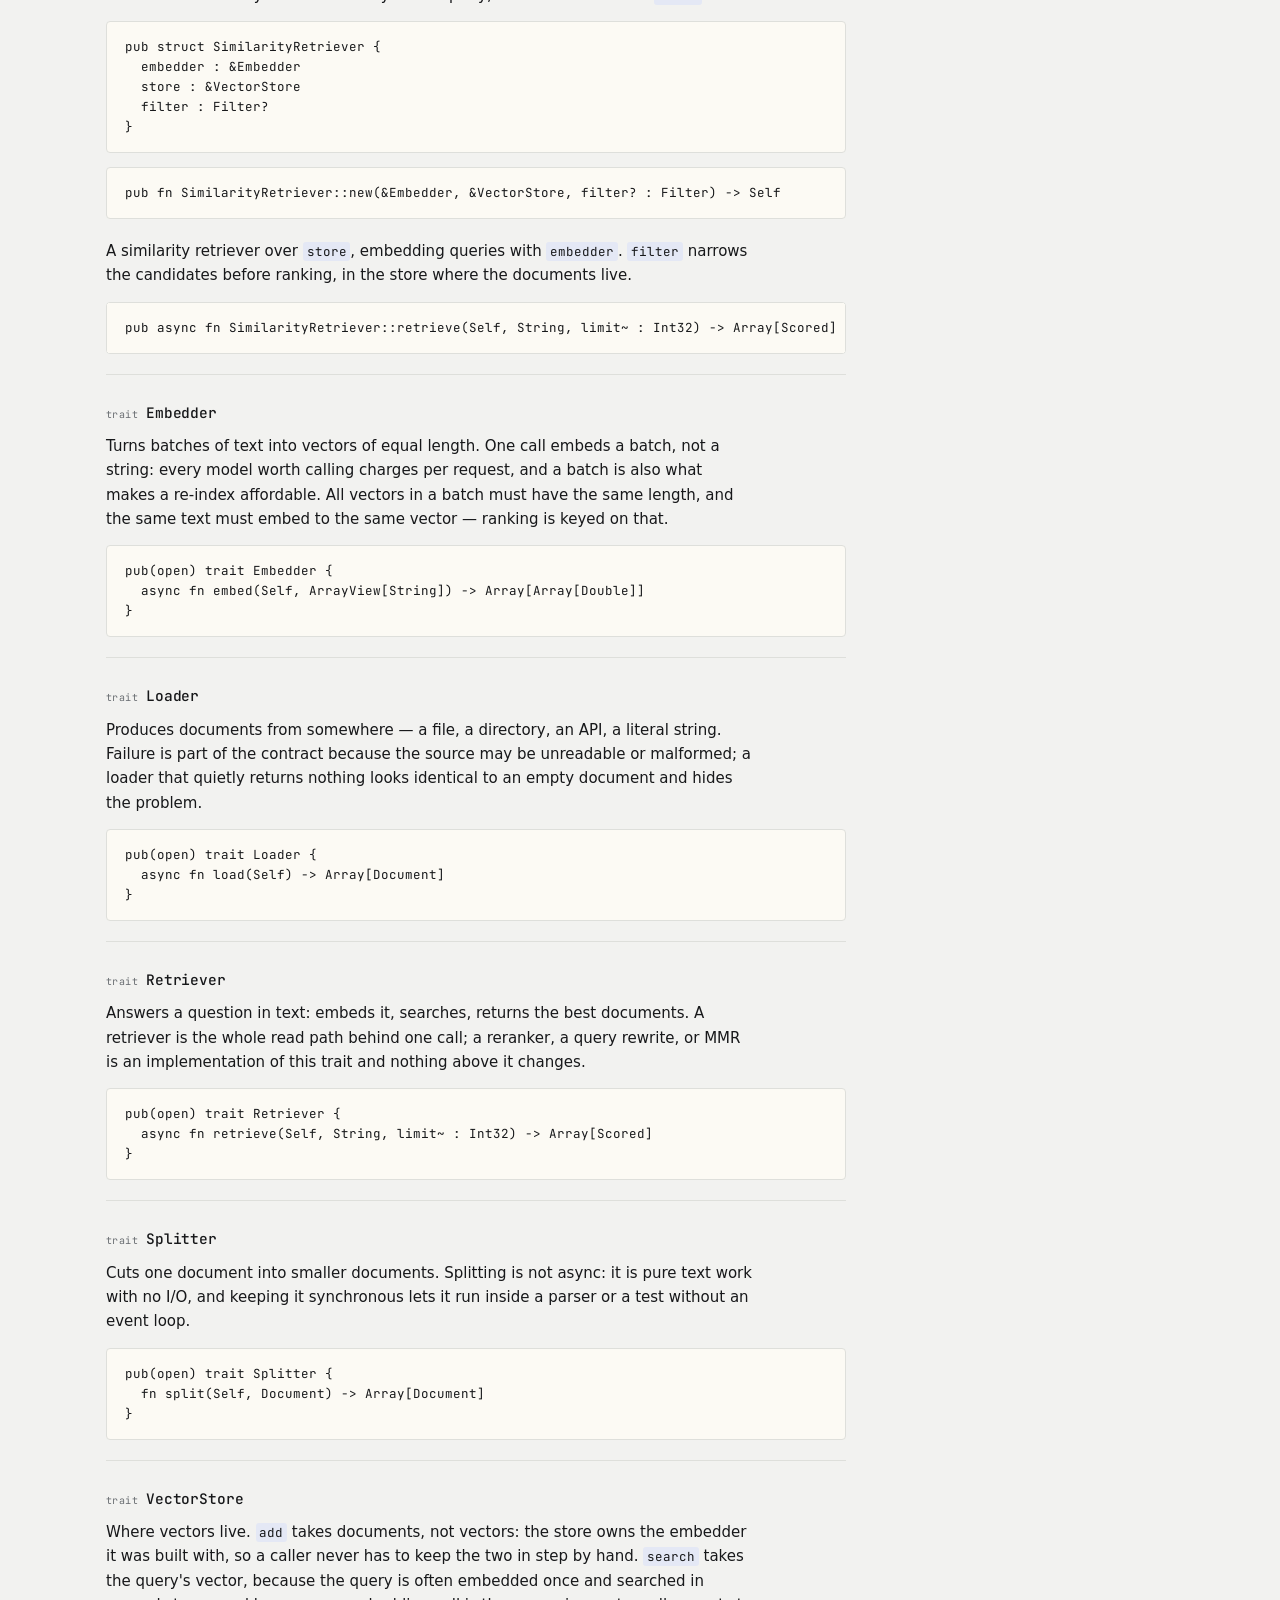
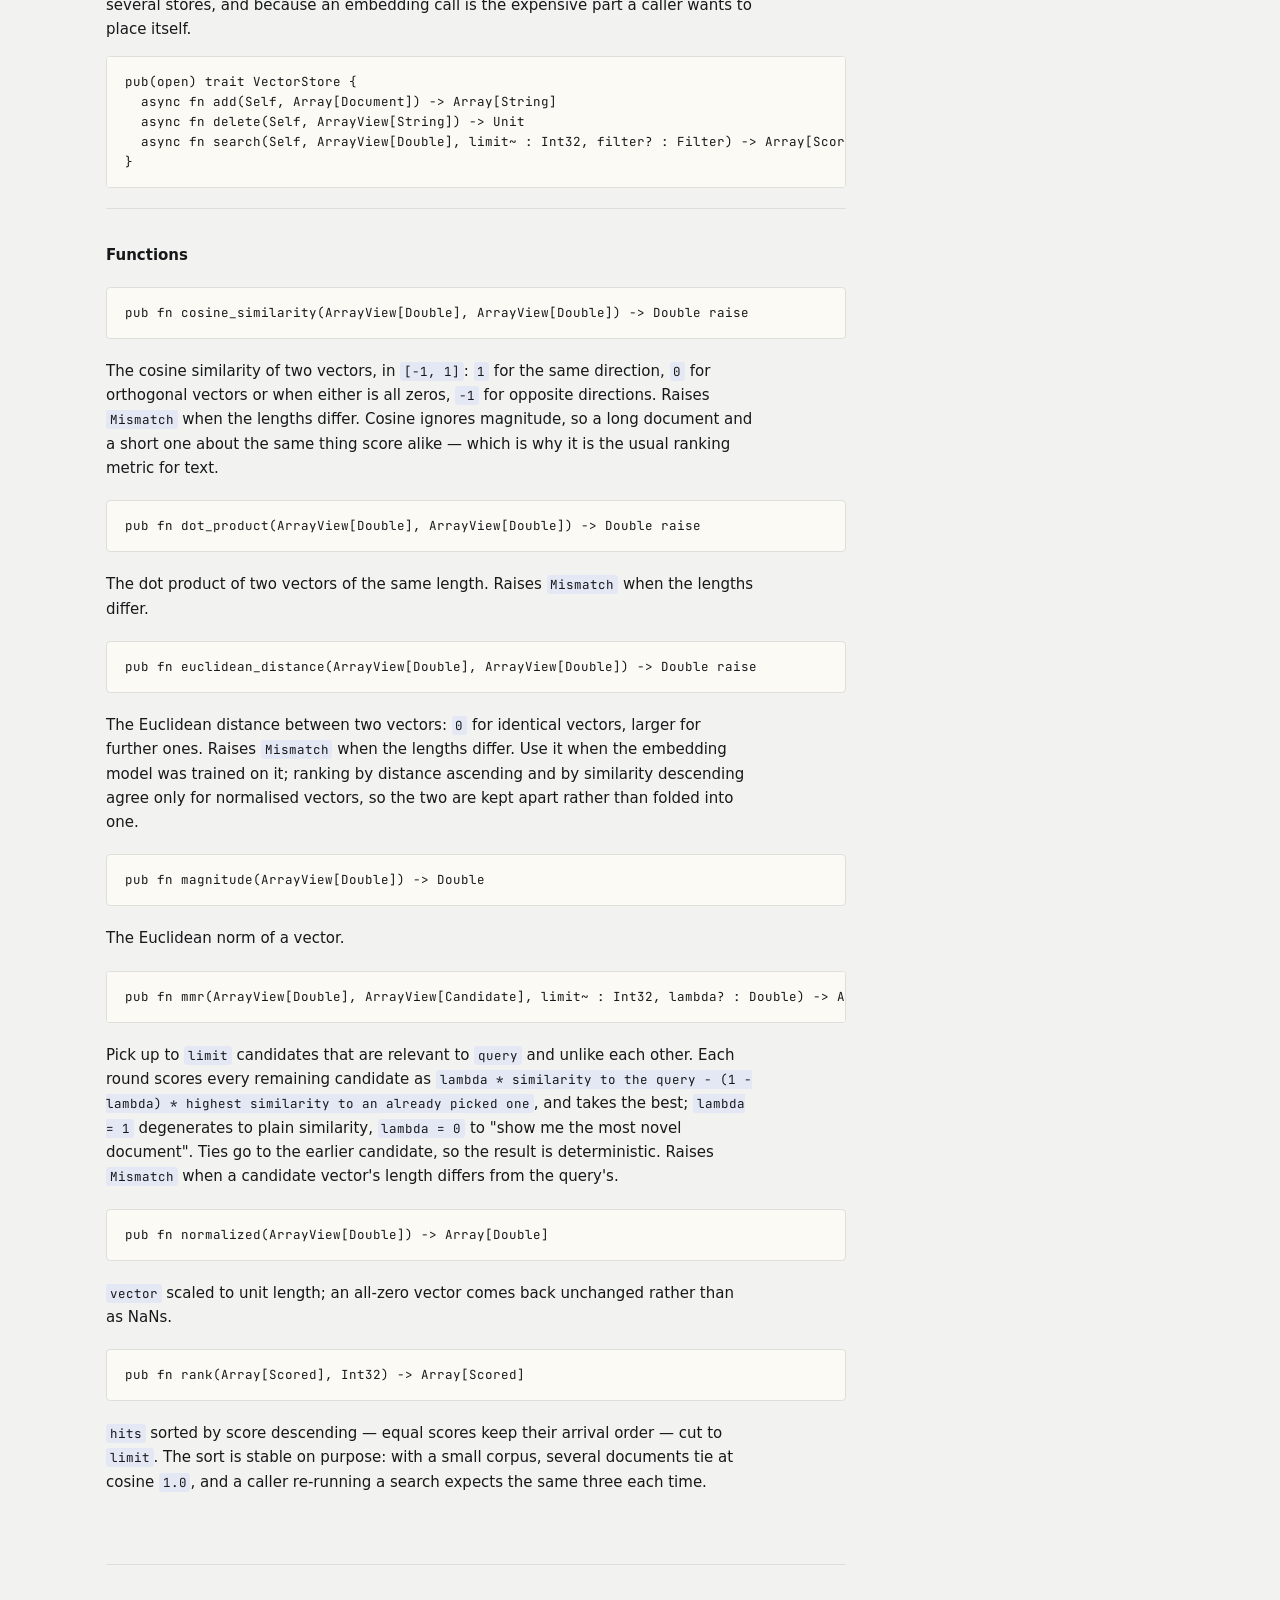
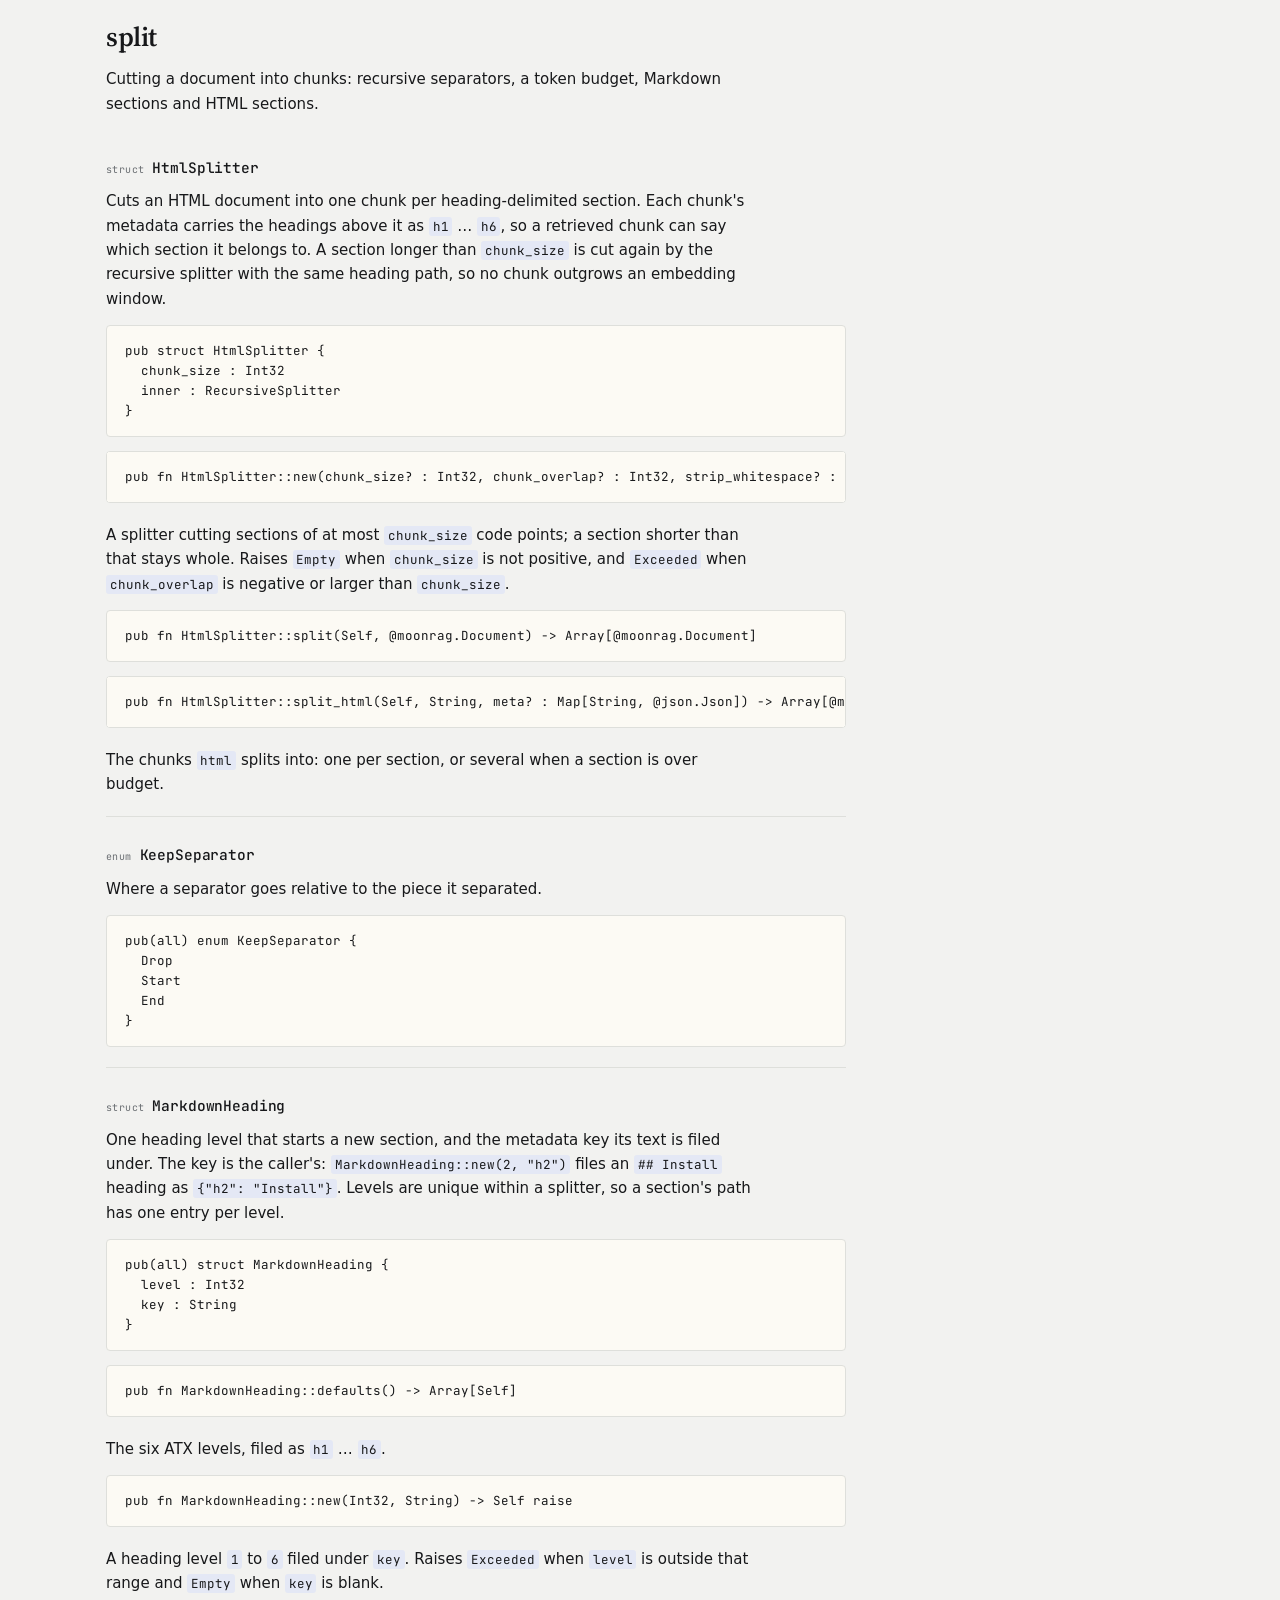
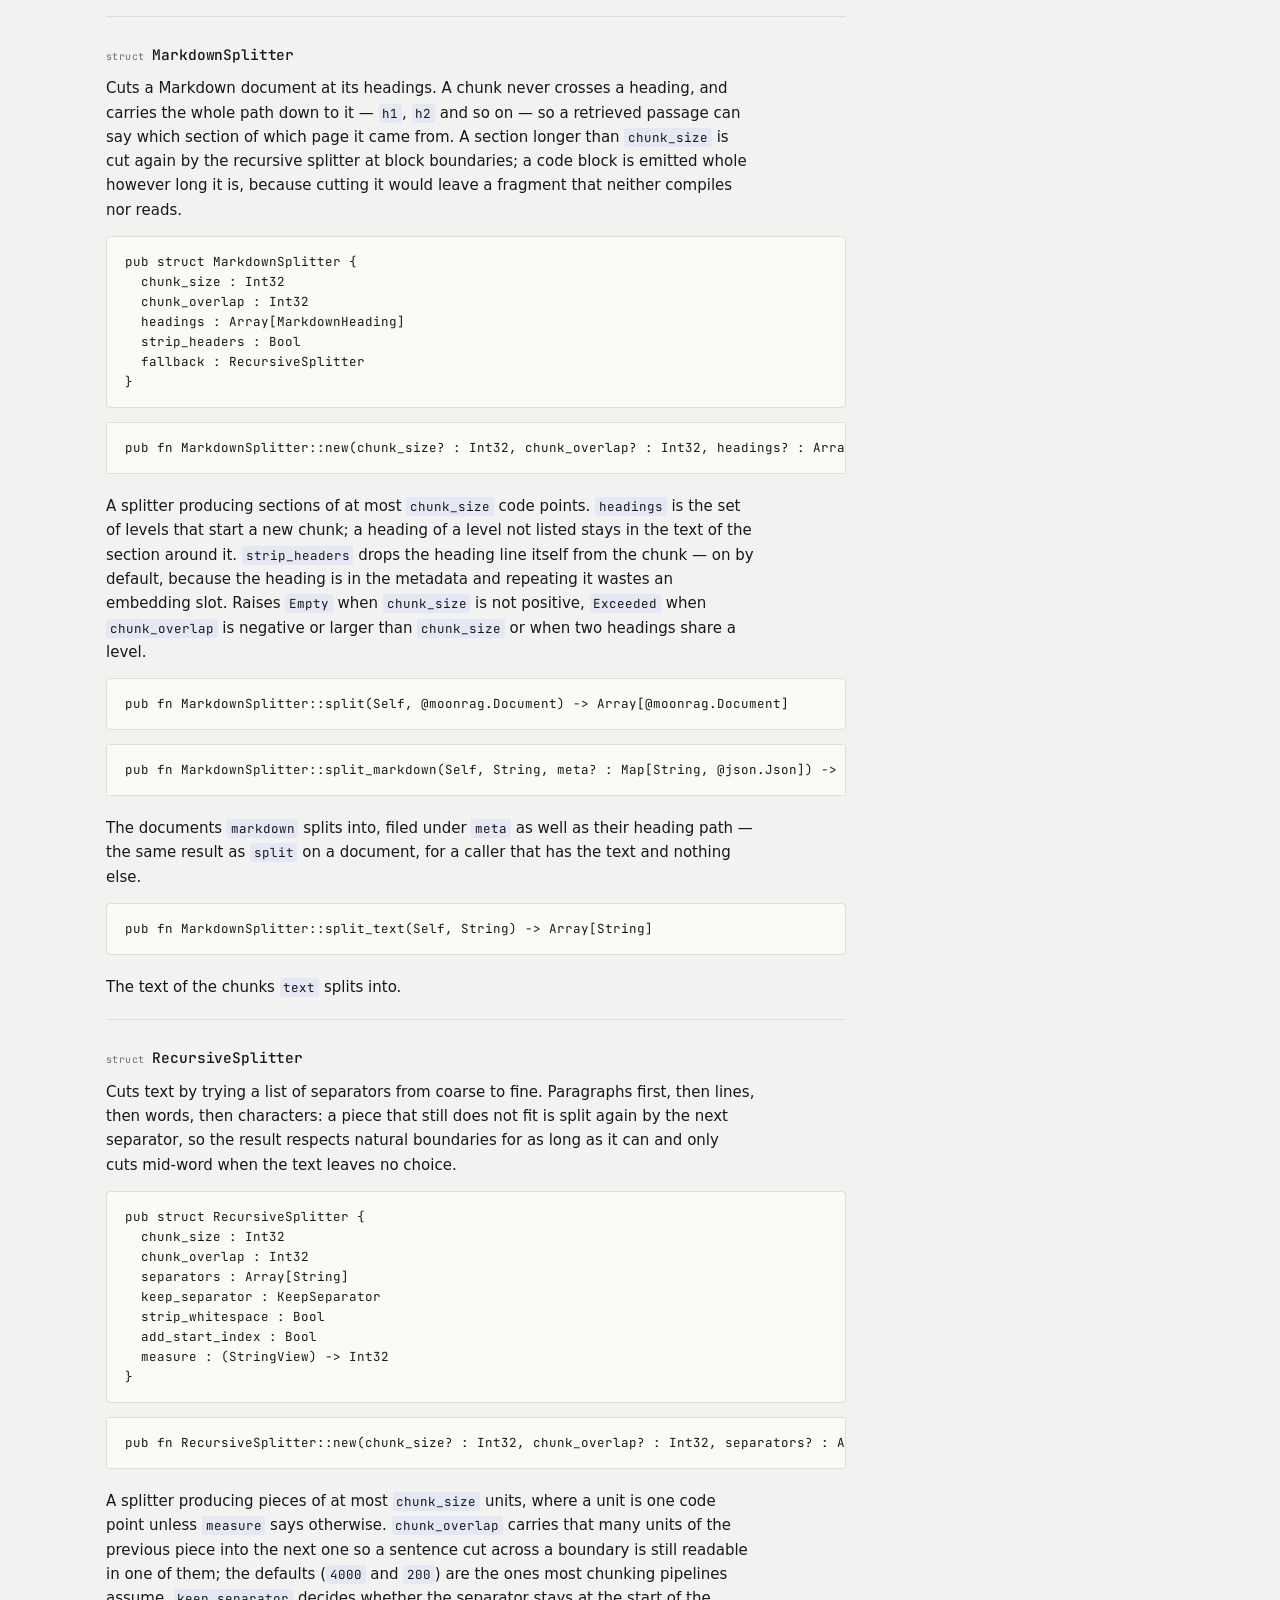
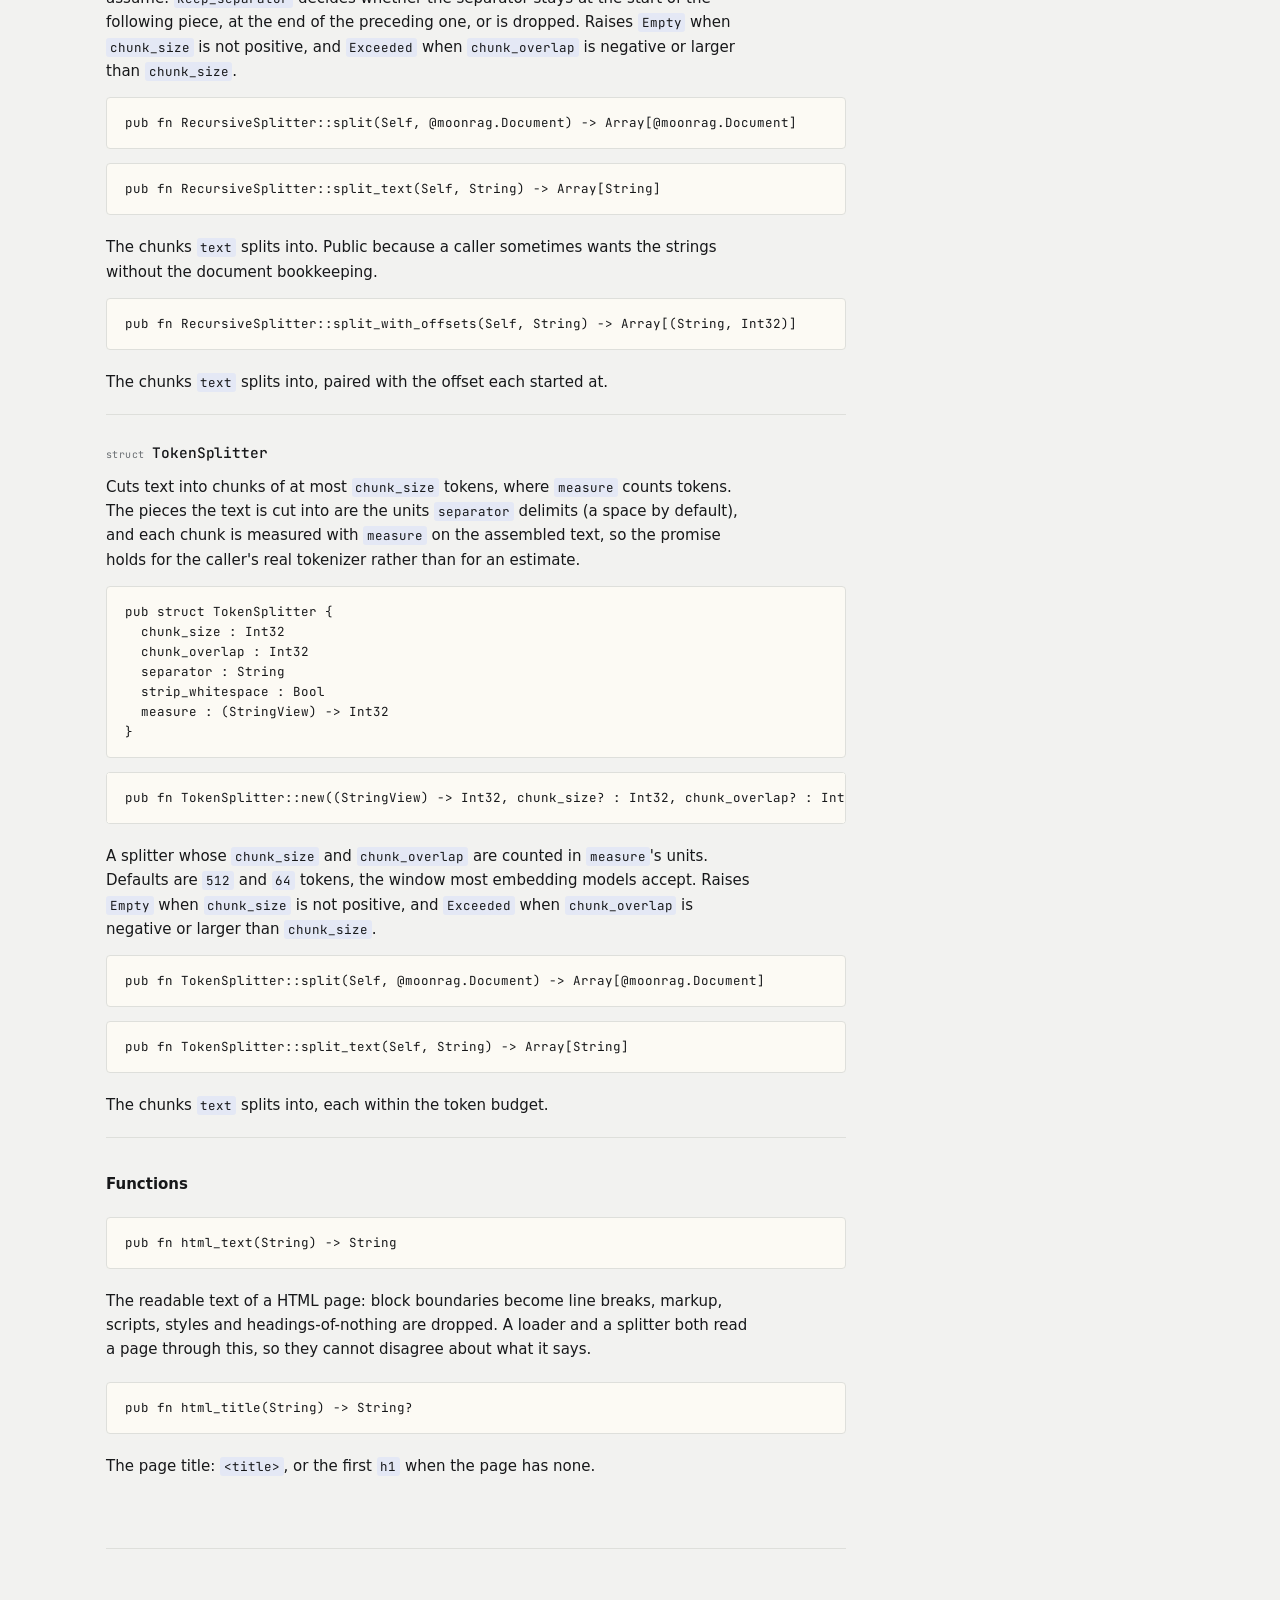
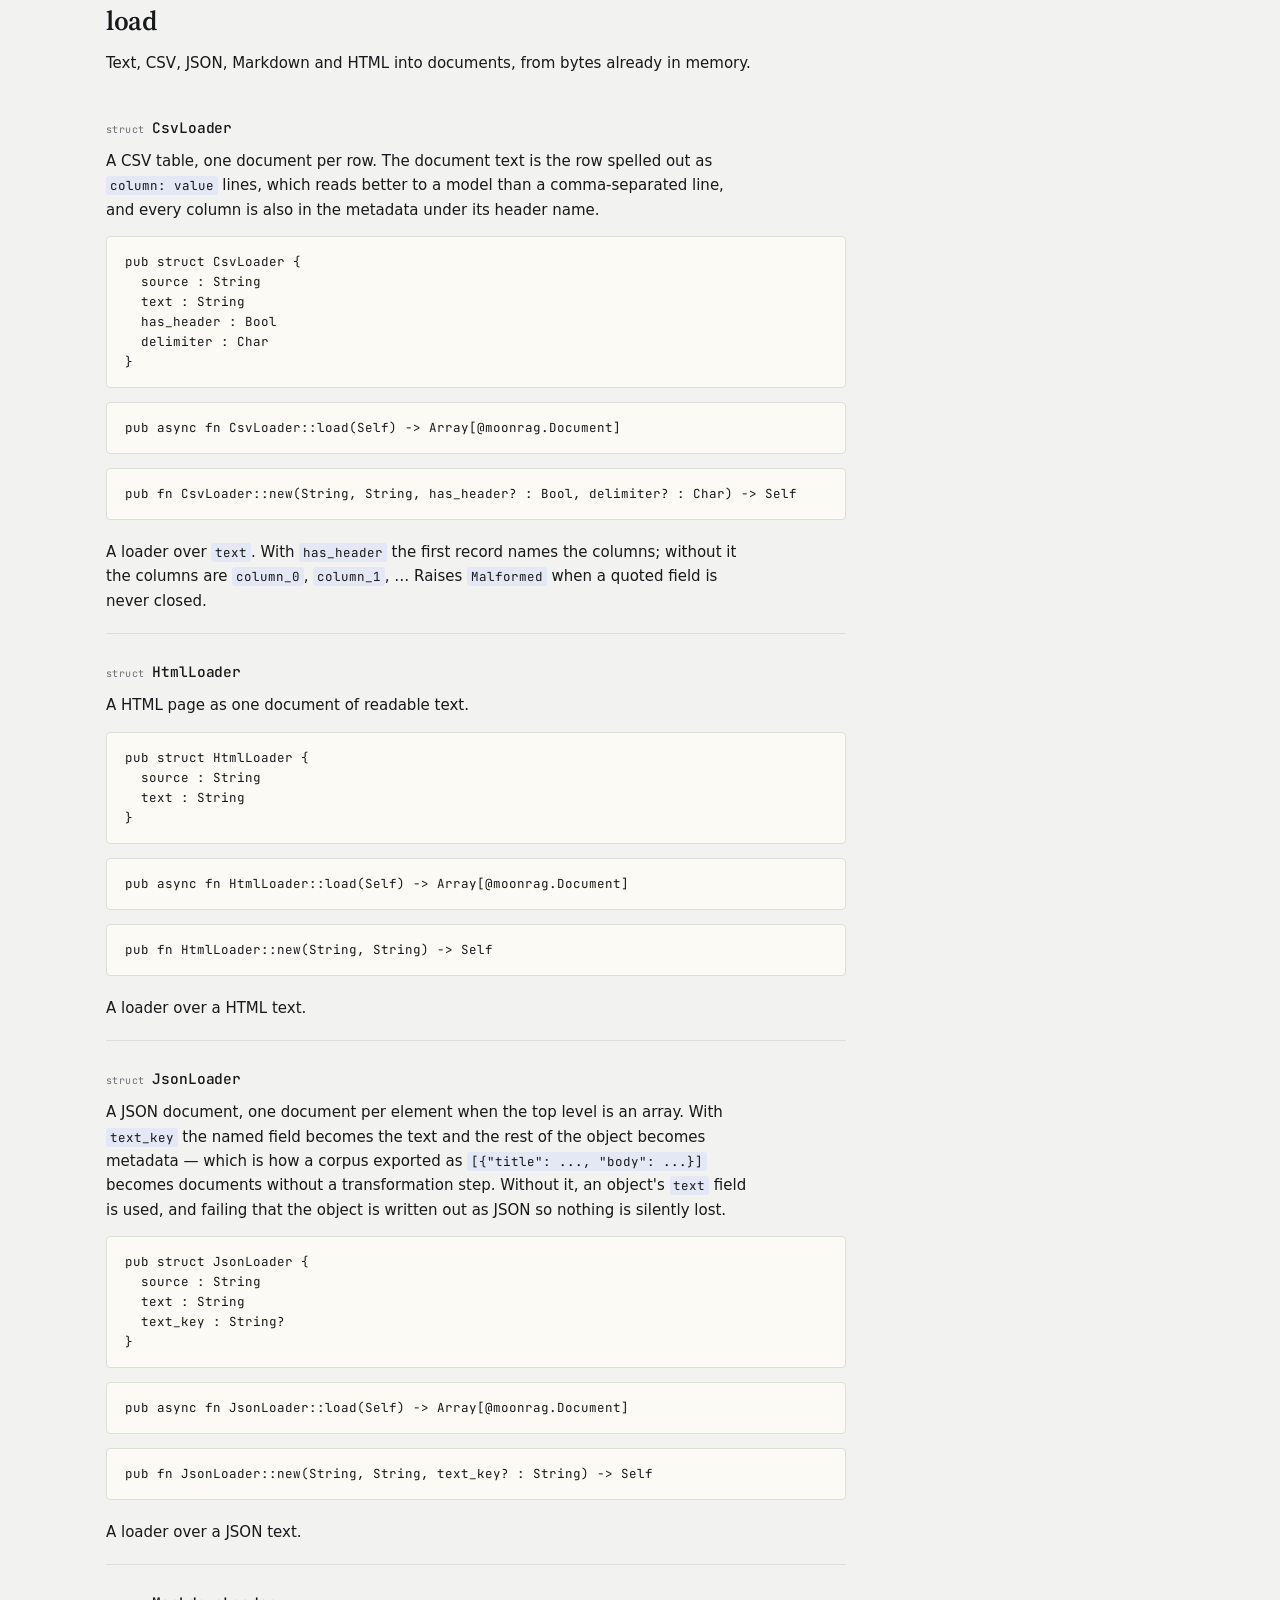
==== commit fb9775b9: "chore(moonrag): moonrag 0.2.1; moonchroma 0.1.1; moonmilvus 0.1.1; moonqdrant 0.1.1; moonweavte 0.1." ====
--- a/docs/api.html
+++ b/docs/api.html
@@ -93,7 +93,7 @@
   meta : Map[String, @json.Json]
 }</code></pre>
 <div class="member" id="moonrag-document-derived"><pre class="sig scroll"><code>pub fn Document::derived(Self, Int32, String, start_index? : Int32) -&gt; Self</code></pre><p>A document cut out of <code>parent</code>: same metadata plus the chunk number, a derived id when the parent had one, and the offset it started at when the splitter knows it.  Splitters are not the only producers of chunks — a caller streaming pages out of a PDF has the same needs — so the bookkeeping lives here rather than in each of them.</p></div>
-<div class="member" id="moonrag-document-from_json"><pre class="sig scroll"><code>pub fn Document::from_json(@json.Json, @json.JsonPath) -&gt; Self raise @json.JsonDecodeError</code></pre></div>
+<div class="member" id="moonrag-document-from_json"><pre class="sig scroll"><code>pub fn Document::from_json(@json.Json, @json.DecodeContext) -&gt; Self raise @json.JsonDecodeError</code></pre></div>
 <div class="member" id="moonrag-document-meta_of"><pre class="sig scroll"><code>pub fn Document::meta_of(Self, String) -&gt; @json.Json?</code></pre><p>The metadata value stored under <code>key</code>, or <code>None</code>.</p></div>
 <div class="member" id="moonrag-document-new"><pre class="sig scroll"><code>pub fn Document::new(String, id? : String, meta? : Map[String, @json.Json]) -&gt; Self</code></pre><p>A document with <code>text</code>, no identity, and no metadata.</p></div>
 <div class="member" id="moonrag-document-set_meta"><pre class="sig scroll"><code>pub fn Document::set_meta(Self, String, @json.Json) -&gt; Self</code></pre><p>The same document with <code>key</code> set to <code>value</code>; a key already present is replaced.</p></div>
@@ -169,7 +169,7 @@
   score : Double
 }</code></pre>
 <div class="member" id="moonrag-scored-documents"><pre class="sig scroll"><code>pub fn Scored::documents(ArrayView[Self]) -&gt; Array[Document]</code></pre><p>The documents in <code>hits</code>, dropping the scores.</p></div>
-<div class="member" id="moonrag-scored-from_json"><pre class="sig scroll"><code>pub fn Scored::from_json(@json.Json, @json.JsonPath) -&gt; Self raise @json.JsonDecodeError</code></pre></div>
+<div class="member" id="moonrag-scored-from_json"><pre class="sig scroll"><code>pub fn Scored::from_json(@json.Json, @json.DecodeContext) -&gt; Self raise @json.JsonDecodeError</code></pre></div>
 <div class="member" id="moonrag-scored-to_json"><pre class="sig scroll"><code>pub fn Scored::to_json(Self) -&gt; @json.Json</code></pre></div>
 </article>
 <article class="api" id="moonrag-similarityretriever"><h3><span class="kind">struct</span>SimilarityRetriever</h3>
@@ -390,25 +390,6 @@
 </article>
 </section>
 <section id="sql-top"><h2>sql</h2><p>The same store over a table, for any driver implementing moondb&#x27;s AsyncDriver. PostgreSQL with pgvector ranks in the statement; SQLite ranks in this process.</p>
-<article class="api" id="sql-blockingdriver"><h3><span class="kind">struct</span>BlockingDriver</h3>
-<p>An <code>AsyncDriver</code> over a driver that blocks.  SQLite reads a local file: there is nothing to wait for, so wrapping it in an async contract costs one trait implementation and no threads. A network backend should implement <code>AsyncDriver</code> itself, where the wait is real.</p>
-<pre class="sig scroll"><code>pub struct BlockingDriver[T] {
-  inner : T
-}</code></pre>
-<div class="member" id="sql-blockingdriver-begin"><pre class="sig scroll"><code>pub async fn[T : @moondb.Driver] BlockingDriver::begin(Self[T]) -&gt; Unit raise @moondb.DbError</code></pre></div>
-<div class="member" id="sql-blockingdriver-capabilities"><pre class="sig scroll"><code>pub fn[T : @moondb.Driver] BlockingDriver::capabilities(Self[T]) -&gt; @moondb.Capabilities</code></pre></div>
-<div class="member" id="sql-blockingdriver-close"><pre class="sig scroll"><code>pub async fn[T : @moondb.Driver] BlockingDriver::close(Self[T]) -&gt; Unit</code></pre></div>
-<div class="member" id="sql-blockingdriver-commit"><pre class="sig scroll"><code>pub async fn[T : @moondb.Driver] BlockingDriver::commit(Self[T]) -&gt; Unit raise @moondb.DbError</code></pre></div>
-<div class="member" id="sql-blockingdriver-dialect"><pre class="sig scroll"><code>pub fn[T : @moondb.Driver] BlockingDriver::dialect(Self[T]) -&gt; @moondb.Dialect</code></pre></div>
-<div class="member" id="sql-blockingdriver-execute"><pre class="sig scroll"><code>pub async fn[T : @moondb.Driver] BlockingDriver::execute(Self[T], String, Array[@moondb.Value]) -&gt; @moondb.ExecResult raise @moondb.DbError</code></pre></div>
-<div class="member" id="sql-blockingdriver-inner"><pre class="sig scroll"><code>pub fn[T] BlockingDriver::inner(Self[T]) -&gt; T</code></pre><p>The driver this adapter wraps.</p></div>
-<div class="member" id="sql-blockingdriver-new"><pre class="sig scroll"><code>pub fn[T] BlockingDriver::new(T) -&gt; Self[T]</code></pre><p><code>driver</code>, presented as an asynchronous driver.</p></div>
-<div class="member" id="sql-blockingdriver-ping"><pre class="sig scroll"><code>pub async fn[T : @moondb.Driver] BlockingDriver::ping(Self[T]) -&gt; Bool</code></pre></div>
-<div class="member" id="sql-blockingdriver-prepare"><pre class="sig scroll"><code>pub async fn[T : @moondb.Driver] BlockingDriver::prepare(Self[T], String) -&gt; &amp;@moondb.AsyncStmt raise @moondb.DbError</code></pre></div>
-<div class="member" id="sql-blockingdriver-query"><pre class="sig scroll"><code>pub async fn[T : @moondb.Driver] BlockingDriver::query(Self[T], String, Array[@moondb.Value]) -&gt; Array[@moondb.Row] raise @moondb.DbError</code></pre></div>
-<div class="member" id="sql-blockingdriver-query_stream"><pre class="sig scroll"><code>pub async fn[T : @moondb.Driver] BlockingDriver::query_stream(Self[T], String, Array[@moondb.Value]) -&gt; &amp;@moondb.AsyncCursor raise @moondb.DbError</code></pre></div>
-<div class="member" id="sql-blockingdriver-rollback"><pre class="sig scroll"><code>pub async fn[T : @moondb.Driver] BlockingDriver::rollback(Self[T]) -&gt; Unit raise @moondb.DbError</code></pre></div>
-</article>
 <article class="api" id="sql-sqlvectorstore"><h3><span class="kind">struct</span>SqlVectorStore</h3>
 <p>A <code>VectorStore</code> held in a SQL table, over any driver implementing <code>moondb</code>&#x27;s <code>AsyncDriver</code>.  <code>dimension</code> is the width of the vectors this store holds, fixed when it is constructed because the column has to be declared with it. <code>table</code> is the name to keep rows in; it must be a plain identifier, since it is written into the statement rather than bound as a value.  Raises <code>Empty</code> when <code>dimension</code> is not positive and <code>Malformed</code> when <code>table</code> is not an identifier.</p>
 <pre class="sig scroll"><code>pub struct SqlVectorStore[T] {
@@ -480,7 +461,6 @@
 <a href="#index-stats">Stats</a>
 </div>
 <div class="group"><b>sql</b>
-<a href="#sql-blockingdriver">BlockingDriver</a>
 <a href="#sql-sqlvectorstore">SqlVectorStore</a>
 </div>
             </div>
--- a/docs/site.css
+++ b/docs/site.css
@@ -1209,8 +1209,10 @@
     padding: 0 18px;
   }
   header nav {
-    gap: 14px;
+    gap: 6px 14px;
     font-size: 12px;
+    flex-wrap: wrap;
+    min-width: 0;
   }
   header nav a.hide-sm {
     display: none;
